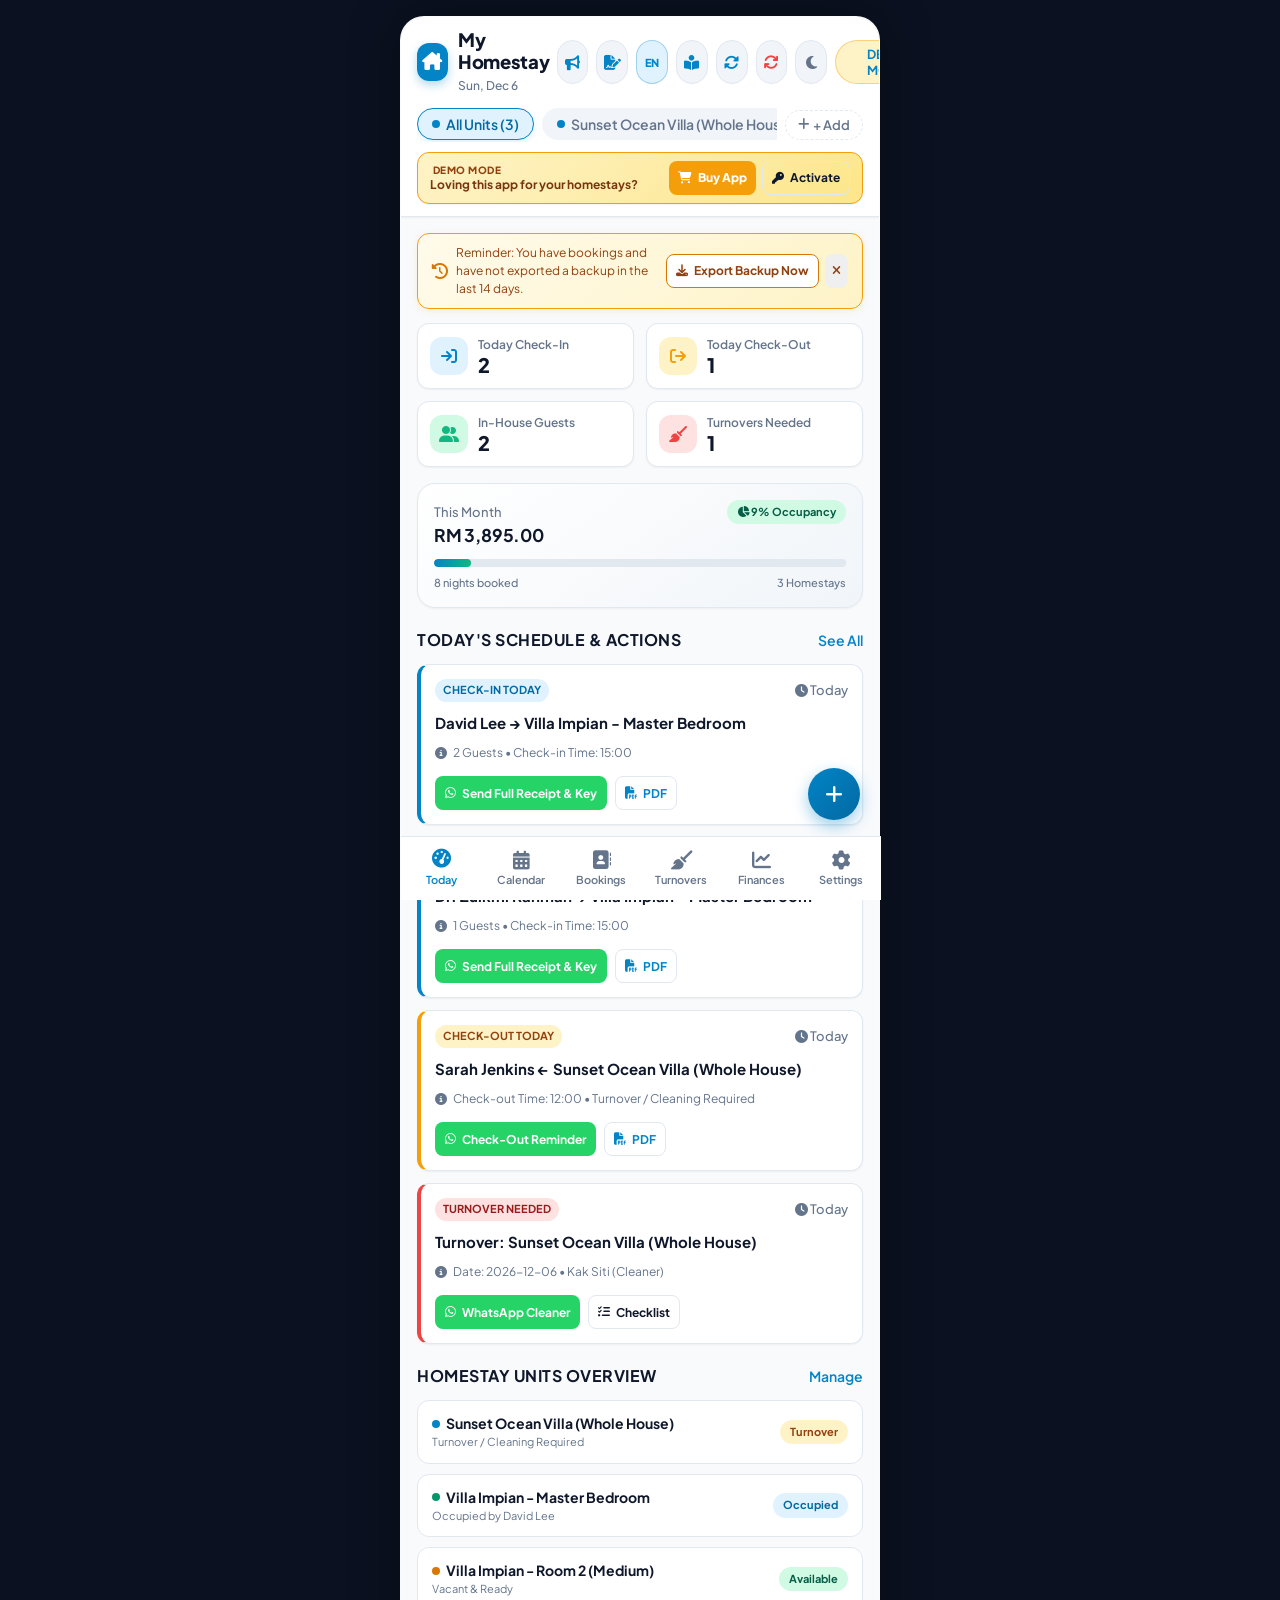
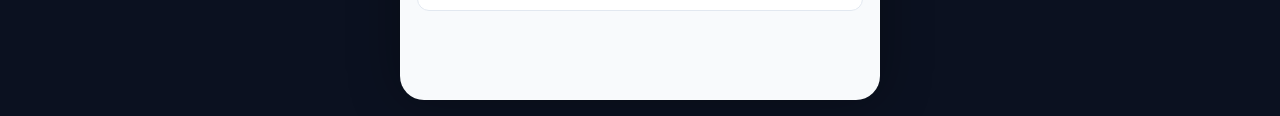
==== index.html @ 7ff19627 "Add files via upload Version v2.8.3" ====
<!DOCTYPE html>
<html lang="en">
<head>
  <meta charset="UTF-8">
  <meta name="viewport" content="width=device-width, initial-scale=1.0, viewport-fit=cover">
  <meta name="theme-color" content="#0284c7">
  <meta name="apple-mobile-web-app-capable" content="yes">
  <meta name="apple-mobile-web-app-status-bar-style" content="black-translucent">
  <meta name="apple-mobile-web-app-title" content="StayManager">
  <title>Homestay Manager - Smart Property & Booking Hub</title>
  
  <meta http-equiv="Cache-Control" content="no-cache, no-store, must-revalidate">
  <meta http-equiv="Pragma" content="no-cache">
  <meta http-equiv="Expires" content="0">
  
  <link rel="manifest" href="manifest.json">
  <link rel="stylesheet" href="styles.css?v=2.8.3">
  <link rel="preconnect" href="https://fonts.googleapis.com">
  <link rel="preconnect" href="https://fonts.gstatic.com" crossorigin>
  <link href="https://fonts.googleapis.com/css2?family=Plus+Jakarta+Sans:wght@400;500;600;700;800&display=swap" rel="stylesheet">
  
  <!-- FontAwesome / Lucide Icons via lightweight CDN -->
  <link rel="stylesheet" href="https://cdnjs.cloudflare.com/ajax/libs/font-awesome/6.5.1/css/all.min.css">
</head>
<body class="theme-light">
  <div class="app-container" id="app">
    
    <!-- SEAMLESS LIVE APP UPDATE BANNER -->
    <div class="app-update-banner" id="appUpdateBanner">
      <div class="update-banner-left">
        <div class="update-banner-icon">
          <i class="fa-solid fa-sparkles"></i>
        </div>
        <div class="update-banner-info">
          <h4 data-i18n="update_banner_title">New Update Available!</h4>
          <p data-i18n="update_banner_desc">Improvements & features ready. Your data is 100% preserved.</p>
        </div>
      </div>
      <div class="update-banner-actions">
        <button class="btn-update-now" id="btnApplyAppUpdate">
          <i class="fa-solid fa-rotate"></i> <span data-i18n="btn_update_now">Update</span>
        </button>
        <button class="btn-dismiss-update" id="btnDismissUpdate" title="Dismiss">
          <i class="fa-solid fa-xmark"></i>
        </button>
      </div>
    </div>

    <!-- TOP HEADER -->
    <header class="app-header">
      <div class="header-top">
        <div class="brand">
          <div class="brand-icon">
            <i class="fa-solid fa-house-chimney"></i>
          </div>
          <div class="brand-text">
            <h1 class="brand-title" id="appBusinessName">StayManager</h1>
            <span class="brand-subtitle" id="currentDateStr">Today</span>
          </div>
        </div>
        <div class="header-actions">
          <button class="icon-btn" id="btnOpenPromoMedia" title="Promotional Media Hub / Media Promosi" aria-label="Promotional Media Hub">
            <i class="fa-solid fa-bullhorn" style="color:var(--primary);"></i>
          </button>
          <button class="icon-btn" id="btnOpenAgreementGen" onclick="openAgreementModal(null, 'form')" title="Penjana Perjanjian Sewa / Tenancy Agreement Generator" aria-label="Tenancy Agreement Generator">
            <i class="fa-solid fa-file-signature" style="color:var(--primary);"></i>
          </button>
          <button class="icon-btn lang-toggle-btn" id="btnLangToggle" title="Tukar Bahasa / Switch Language">
            <span id="currentLangLabel" style="font-size:11px; font-weight:800;">EN</span>
          </button>
          <button class="icon-btn" id="btnOpenUserGuide" title="User Manual & Guide / Panduan Pengguna" aria-label="User Guide">
            <i class="fa-solid fa-book-open-reader" style="color:var(--primary);"></i>
          </button>
          <button class="icon-btn" id="btnHeaderCheckUpdates" title="Check for Updates / Semak Kemas Kini" aria-label="Check for Updates">
            <i class="fa-solid fa-rotate" style="color:var(--primary);"></i>
          </button>
          <button class="icon-btn" id="btnHeaderForceRefresh" title="Bersihkan Cache & Muat Semula (Clear Cache & Fresh Reload)" aria-label="Clear Cache & Reload" style="color:var(--danger);">
            <i class="fa-solid fa-arrows-rotate"></i>
          </button>
          <button class="icon-btn" id="btnThemeToggle" title="Toggle Theme" aria-label="Toggle Theme">
            <i class="fa-solid fa-moon"></i>
          </button>
          <button class="icon-btn demo-pill-btn" id="btnDemoToggle" title="System Hub & Quick Tools">
            <i class="fa-solid fa-wand-magic-sparkles"></i>
            <span class="demo-badge-text">Demo</span>
          </button>
        </div>
      </div>

      <!-- PROPERTY SWITCHER (Horizontal Scrollable Pills) -->
      <div class="property-switcher-wrapper">
        <div class="property-switcher" id="propertyPills">
          <!-- Dynamically populated -->
        </div>
        <button class="add-property-pill" id="btnAddPropertyPill" title="Add New Homestay">
          <i class="fa-solid fa-plus"></i> <span data-i18n="add_unit">+ Add</span>
        </button>
      </div>

      <!-- DEMO SALES BANNER (Shown when not activated) -->
      <div class="demo-sales-banner" id="demoSalesBanner">
        <div class="banner-content">
          <span class="banner-badge"><i class="fa-solid fa-sparkles"></i> <span data-i18n="demo_badge">DEMO MODE</span></span>
          <p class="banner-text" data-i18n="demo_banner_text">Loving this app for your homestays?</p>
        </div>
        <div class="banner-actions">
          <button class="btn btn-warning btn-xs" id="btnBuyLicense">
            <i class="fa-solid fa-cart-shopping"></i> <span data-i18n="buy_app">Buy App</span>
          </button>
          <button class="btn btn-outline btn-xs" id="btnOpenActivateModal">
            <i class="fa-solid fa-key"></i> <span data-i18n="activate">Activate</span>
          </button>
        </div>
      </div>
    </header>

    <!-- MAIN SCROLLABLE CONTENT VIEW -->
    <main class="app-main">
      
      <!-- ================= TAB 1: DASHBOARD ================= -->
      <section class="tab-view active" id="view-dashboard">
        <!-- 14-Day Backup Reminder Banner -->
        <div id="backupReminderBanner" style="display:none; background:linear-gradient(135deg, #fffbeb, #fef3c7); border:1.5px solid #f59e0b; border-radius:var(--radius-md); padding:10px 14px; margin-bottom:14px; align-items:center; justify-content:space-between; gap:10px; font-size:12px; color:#92400e; box-shadow: 0 2px 8px rgba(245, 158, 11, 0.12);">
          <div style="display:flex; align-items:center; gap:8px;">
            <i class="fa-solid fa-clock-rotate-left" style="color:#d97706; font-size:16px; flex-shrink:0;"></i>
            <span id="backupReminderText" data-i18n="backup_reminder_msg">Peringatan: Anda mempunyai rekod tempahan tetapi belum mengeksport fail sandaran (backup) dalam tempoh 14 hari yang lalu.</span>
          </div>
          <div style="display:flex; align-items:center; gap:6px; flex-shrink:0;">
            <button type="button" class="btn btn-outline btn-xs" id="btnBackupReminderExport" style="background:#fff; border-color:#d97706; color:#92400e; font-weight:700;">
              <i class="fa-solid fa-download"></i> <span data-i18n="btn_backup_now">Eksport Sekarang</span>
            </button>
            <button type="button" class="btn btn-link btn-xs" id="btnDismissBackupReminder" style="color:#92400e; padding:2px 6px;">
              <i class="fa-solid fa-xmark"></i>
            </button>
          </div>
        </div>

        <!-- Quick Action Summary Cards -->
        <div class="dashboard-kpis">
          <div class="kpi-card highlight-blue" id="kpiCheckInsCard">
            <div class="kpi-icon"><i class="fa-solid fa-arrow-right-to-bracket"></i></div>
            <div class="kpi-content">
              <span class="kpi-label" data-i18n="kpi_checkin">Today Check-In</span>
              <h3 class="kpi-val" id="kpiCheckInsCount">0</h3>
            </div>
          </div>
          <div class="kpi-card highlight-amber" id="kpiCheckOutsCard">
            <div class="kpi-icon"><i class="fa-solid fa-arrow-right-from-bracket"></i></div>
            <div class="kpi-content">
              <span class="kpi-label" data-i18n="kpi_checkout">Today Check-Out</span>
              <h3 class="kpi-val" id="kpiCheckOutsCount">0</h3>
            </div>
          </div>
          <div class="kpi-card highlight-emerald" id="kpiOccupiedCard">
            <div class="kpi-icon"><i class="fa-solid fa-user-group"></i></div>
            <div class="kpi-content">
              <span class="kpi-label" data-i18n="kpi_inhouse">In-House Guests</span>
              <h3 class="kpi-val" id="kpiInHouseCount">0</h3>
            </div>
          </div>
          <div class="kpi-card highlight-rose" id="kpiTurnoverCard">
            <div class="kpi-icon"><i class="fa-solid fa-broom"></i></div>
            <div class="kpi-content">
              <span class="kpi-label" data-i18n="kpi_turnovers">Turnovers Needed</span>
              <h3 class="kpi-val" id="kpiTurnoversCount">0</h3>
            </div>
          </div>
        </div>

        <!-- Monthly Performance Mini Widget -->
        <div class="card performance-mini-card">
          <div class="perf-header">
            <div>
              <span class="card-subtitle" data-i18n="this_month">This Month</span>
              <h3 class="card-title" id="dashMonthRevenue">RM 0.00</h3>
            </div>
            <div class="perf-badge" id="dashOccupancyBadge">
              <i class="fa-solid fa-chart-pie"></i> <span id="dashOccupancyRate">0%</span> <span data-i18n="occupancy">Occupancy</span>
            </div>
          </div>
          <div class="progress-bar-bg">
            <div class="progress-bar-fill" id="dashOccupancyProgress" style="width: 0%;"></div>
          </div>
          <div class="perf-footer">
            <span id="dashBookedNightsCount">0 nights booked</span>
            <span id="dashActivePropertiesCount">1 Property</span>
          </div>
        </div>

        <!-- Today & Upcoming Priority Action Feed -->
        <div class="section-heading">
          <h2 class="section-title" data-i18n="today_actions">Today's Schedule & Actions</h2>
          <span class="section-action" id="btnSeeAllBookings" data-i18n="see_all">See All</span>
        </div>

        <div class="action-feed" id="dashboardActionFeed">
          <!-- Dynamic Action Cards -->
        </div>

        <!-- Property Status Overview Cards -->
        <div class="section-heading">
          <h2 class="section-title" data-i18n="homestay_units_title">Homestay Units Overview</h2>
          <div style="display:flex; gap:8px; align-items:center;">
            <button class="btn btn-outline btn-xs" id="btnDashHistoricalTenancies" style="display:none; font-size:11px; padding:3px 9px; border-radius:999px; border-color:var(--primary); color:var(--primary); font-weight:700;">
              <i class="fa-solid fa-clock-rotate-left"></i> <span data-i18n="btn_historical_tenancies">Historical Tenancies</span> (<span id="dashHistoricalTenancyCount">0</span>)
            </button>
            <span class="section-action" id="btnManageProperties" data-i18n="manage_btn">Manage</span>
          </div>
        </div>
        <div class="property-overview-list" id="dashboardPropertyStatusList">
          <!-- Populated dynamically -->
        </div>
      </section>

      <!-- ================= TAB 2: CALENDAR ================= -->
      <section class="tab-view" id="view-calendar">
        <div class="calendar-card card">
          <div class="calendar-nav">
            <button class="cal-nav-btn" id="calPrevMonth"><i class="fa-solid fa-chevron-left"></i></button>
            <h2 class="cal-month-title" id="calMonthTitle"></h2>
            <button class="cal-nav-btn" id="calNextMonth"><i class="fa-solid fa-chevron-right"></i></button>
          </div>

          <!-- Calendar Mode Selector (Check-In vs Check-Out vs Stays) -->
          <div class="cal-mode-selector" id="calModeSelector">
            <button class="cal-mode-pill active" data-cal-filter="checkin" title="View daily check-in arrivals">
              <i class="fa-solid fa-arrow-right-to-bracket"></i> <span data-i18n="cal_mode_checkin">Check-In</span>
            </button>
            <button class="cal-mode-pill" data-cal-filter="checkout" title="View daily check-outs & vacant units ready for new booking">
              <i class="fa-solid fa-arrow-right-from-bracket"></i> <span data-i18n="cal_mode_checkout">Check-Out</span>
            </button>
            <button class="cal-mode-pill" data-cal-filter="stays" title="View overnight stays & occupancy">
              <i class="fa-solid fa-bed"></i> <span data-i18n="cal_mode_stays">All Stays</span>
            </button>
          </div>

          <div class="cal-weekdays">
            <span>Sun</span><span>Mon</span><span>Tue</span><span>Wed</span><span>Thu</span><span>Fri</span><span>Sat</span>
          </div>

          <div class="cal-grid" id="calDaysGrid">
            <!-- Calendar day cells rendered via JS -->
          </div>

          <div class="cal-legend" id="calPropertyLegend">
            <!-- Property color legend items -->
          </div>
        </div>

        <!-- Selected Day Details & Incoming Bookings Listing -->
        <div class="card selected-day-card" id="selectedDayDetails">
          <div class="cal-listing-tabs">
            <button class="cal-tab-pill active" id="calTabIncoming" data-mode="incoming">
              <i class="fa-regular fa-clock"></i> <span data-i18n="cal_all_incoming_tab">📅 All Incoming (Nearest First)</span>
            </button>
            <button class="cal-tab-pill" id="calTabSelected" data-mode="selected">
              <i class="fa-regular fa-calendar-check"></i> <span id="calSelectedTabLabel" data-i18n="cal_selected_date_tab">🎯 Selected Date</span>
            </button>
          </div>

          <div class="day-details-header">
            <div>
              <span class="card-subtitle" data-i18n="cal_incoming_subtitle">Ordered by nearest dates</span>
              <h3 class="card-title" id="selectedDayTitle">📅 Incoming Bookings</h3>
            </div>
            <button class="btn btn-primary btn-sm" id="btnQuickBookForDate">
              <i class="fa-solid fa-plus"></i> <span data-i18n="book_date_btn">Book Date</span>
            </button>
          </div>
          <div class="selected-day-bookings" id="selectedDayBookingsList">
            <p class="empty-hint" data-i18n="cal_tap_hint">Tap on any date above to view bookings or check availability.</p>
          </div>
        </div>
      </section>

      <!-- ================= TAB 3: BOOKINGS ================= -->
      <section class="tab-view" id="view-bookings">
        <!-- Search & Filter Controls -->
        <div class="filter-controls">
          <div class="search-box">
            <i class="fa-solid fa-magnifying-glass"></i>
            <input type="text" id="bookingSearchInput" data-i18n-placeholder="search_placeholder" placeholder="Search guest name, phone, ref...">
          </div>
          <div class="filter-pills" id="bookingStatusFilters">
            <button class="filter-pill active" data-filter="all" data-i18n="filter_all">All</button>
            <button class="filter-pill" data-filter="quotation" data-i18n="filter_quotations">📋 Quotations</button>
            <button class="filter-pill" data-filter="booked" data-i18n="filter_booked">🟡 Booked (Deposit)</button>
            <button class="filter-pill" data-filter="confirmed" data-i18n="filter_confirmed">🟢 Confirmed (Full)</button>
            <button class="filter-pill" data-filter="active" data-i18n="filter_inhouse">In-House</button>
            <button class="filter-pill" data-filter="completed" data-i18n="filter_completed">Completed</button>
            <button class="filter-pill" data-filter="historical_tenancy" id="btnFilterHistoricalTenancy" data-i18n="filter_historical_tenancy"><i class="fa-solid fa-clock-rotate-left"></i> Historical Tenancies</button>
            <button class="filter-pill" data-filter="blocked" data-i18n="filter_blocked">Blocked</button>
          </div>
        </div>

        <div class="bookings-list" id="bookingsContainer">
          <!-- Populated dynamically -->
        </div>
      </section>

      <!-- ================= TAB 4: TURNOVERS ================= -->
      <section class="tab-view" id="view-turnovers">
        <div class="turnover-header-card card">
          <div class="turnover-header-info">
            <div class="turnover-icon-box">
              <i class="fa-solid fa-sparkles"></i>
            </div>
            <div>
              <h3 class="card-title" data-i18n="turnover_title">Turnover & Cleaning</h3>
              <p class="card-subtitle" data-i18n="turnover_subtitle">Prep your homestay for the next guest</p>
            </div>
          </div>
          <div class="turnover-actions-bar mt-2" style="display:flex; gap:8px; flex-wrap:wrap; padding-top:8px; border-top:1px solid var(--border-color);">
            <button class="btn btn-outline btn-xs" id="btnTurnoverTeamDir">
              <i class="fa-solid fa-users-gear"></i> <span data-i18n="btn_team_dir">Team & Suppliers</span>
            </button>
            <button class="btn btn-primary btn-xs" id="btnTurnoverServiceAlert">
              <i class="fa-solid fa-bell"></i> <span data-i18n="btn_dispatch_service">Service / Supply Alert</span>
            </button>
          </div>
        </div>

        <div class="turnover-list" id="turnoversContainer">
          <!-- Populated dynamically -->
        </div>
      </section>

      <!-- ================= TAB 5: FINANCES ================= -->
      <section class="tab-view" id="view-finances">
        <!-- Finance Period Selector -->
        <div class="finance-period-bar">
          <select id="financeMonthSelect" class="form-select"></select>
          <select id="financeYearSelect" class="form-select"></select>
          <button class="btn btn-outline btn-sm" id="btnAddExpenseBtn">
            <i class="fa-solid fa-receipt"></i> <span data-i18n="add_expense_btn">+ Expense</span>
          </button>
        </div>

        <!-- Profit Summary Card -->
        <div class="finance-overview-grid">
          <div class="card stat-card stat-revenue">
            <div class="stat-icon"><i class="fa-solid fa-hand-holding-dollar"></i></div>
            <div>
              <span class="stat-label" data-i18n="total_rev">Total Revenue</span>
              <h3 class="stat-val" id="finTotalRevenue">RM 0.00</h3>
            </div>
          </div>
          <div class="card stat-card stat-expenses">
            <div class="stat-icon"><i class="fa-solid fa-money-bill-wave"></i></div>
            <div>
              <span class="stat-label" data-i18n="total_exp">Total Expenses</span>
              <h3 class="stat-val" id="finTotalExpenses">RM 0.00</h3>
            </div>
          </div>
          <div class="card stat-card stat-profit full-width">
            <div class="stat-icon"><i class="fa-solid fa-piggy-bank"></i></div>
            <div>
              <span class="stat-label" data-i18n="net_profit">Net Profit</span>
              <h2 class="stat-val profit-highlight" id="finNetProfit">RM 0.00</h2>
            </div>
          </div>
        </div>

        <!-- Revenue by Property -->
        <div class="card">
          <h3 class="card-title mb-3" data-i18n="rev_by_homestay">Revenue by Homestay</h3>
          <div class="property-revenue-list" id="finPropertyRevenueList">
            <!-- Populated dynamically -->
          </div>
        </div>

        <!-- Expenses Log -->
        <div class="card">
          <div class="card-header-flex">
            <h3 class="card-title" data-i18n="expense_breakdown">Expense Breakdown</h3>
            <button class="btn btn-primary btn-xs" id="btnAddExpenseBtn2" data-i18n="add_btn">+ Add</button>
          </div>
          <div class="expense-list" id="finExpenseList">
            <!-- Populated dynamically -->
          </div>
        </div>
      </section>

      <!-- ================= TAB 6: SETTINGS ================= -->
      <section class="tab-view" id="view-settings">
        <!-- Homestay Units Management -->
        <div class="card">
          <div class="card-header-flex">
            <div>
              <h3 class="card-title" data-i18n="your_homestays">Your Homestays</h3>
              <p class="card-subtitle" data-i18n="manage_homestays_sub">Manage names, WiFi, smart locks & rates</p>
            </div>
            <button class="btn btn-primary btn-sm" id="btnAddNewPropertyModal">
              <i class="fa-solid fa-plus"></i> <span data-i18n="add_unit_btn">+ Add Unit</span>
            </button>
          </div>
          <div class="settings-property-list" id="settingsPropertyList">
            <!-- Dynamic Property Cards -->
          </div>
        </div>

        <!-- Maintenance Team & Suppliers Directory -->
        <div class="card">
          <div class="card-header-flex">
            <div>
              <h3 class="card-title" data-i18n="team_dir_title">Maintenance Team & Suppliers</h3>
              <p class="card-subtitle" data-i18n="team_dir_subtitle">Manage cleaners, technicians, handymen & suppliers</p>
            </div>
            <button class="btn btn-primary btn-sm" id="btnAddNewContactModal">
              <i class="fa-solid fa-plus"></i> <span data-i18n="add_person_btn">+ Add Person</span>
            </button>
          </div>
          <div class="settings-contact-list mt-2" id="settingsContactList">
            <!-- Dynamic Contact Cards -->
          </div>
        </div>

        <!-- Promotional Media & Marketing Hub -->
        <div class="card">
          <div class="card-header-flex">
            <div>
              <h3 class="card-title"><i class="fa-solid fa-bullhorn" style="color:var(--primary);"></i> <span data-i18n="promo_media_card_title">Promotional Media & Marketing Hub</span></h3>
              <p class="card-subtitle" data-i18n="promo_media_card_sub">Store property photos, holiday posters, video walkthroughs & marketing pitch copywriting</p>
            </div>
            <button type="button" class="btn btn-primary btn-sm" id="btnOpenPromoMediaSettings">
              <i class="fa-solid fa-folder-open"></i> <span data-i18n="open_media_hub">Open Media Hub</span>
            </button>
          </div>
        </div>

        <!-- General App Settings -->
        <div class="card">
          <h3 class="card-title mb-3" data-i18n="app_pref_title">App Preferences & Seller Info</h3>
          <div class="form-group">
            <label class="form-label" data-i18n="business_name_label">Business / Brand Name</label>
            <input type="text" id="settingBusinessNameInput" class="form-control" placeholder="e.g. Cozy Stay Management">
          </div>
          <div class="form-group">
            <label class="form-label" data-i18n="business_ssm_label">Business Registration / SSM No. (For Official PDF Docs)</label>
            <input type="text" id="settingBusinessSsmInput" class="form-control" placeholder="e.g. 202601018899 (SA0543210-X)">
          </div>
          <div class="form-group">
            <label class="form-label">Nama Pemilik Sah Hartanah (Landlord Legal Owner Name for Agreements)</label>
            <input type="text" id="settingOwnerLegalNameInput" class="form-control" placeholder="e.g. Mohd Taufik bin Ramli (atau senarai pemilik bersama)">
            <span class="card-subtitle" style="font-size: 11px;">Nama rasmi pemilik hartanah mengikut geran (diasingkan dari nama komersil homestay).</span>
          </div>
          <div class="form-group">
            <label class="form-label">No. Kad Pengenalan Pemilik (Landlord Owner NRIC for Agreements)</label>
            <input type="text" id="settingOwnerIcInput" class="form-control" placeholder="e.g. 850101-02-1234">
            <span class="card-subtitle" style="font-size: 11px;">Dimasukkan secara automatik ke Surat Perjanjian Sewaan bagi pihak Tuan Rumah.</span>
          </div>
          <div class="form-group">
            <label class="form-label" data-i18n="business_address_label">Office / Business Address (For Quotations & Invoices)</label>
            <input type="text" id="settingBusinessAddressInput" class="form-control" placeholder="e.g. No 12, Jalan Pantai, 11200 Tanjung Bungah, Penang">
          </div>
          <div class="form-group">
            <label class="form-label" data-i18n="business_email_label">Official Host Email</label>
            <input type="email" id="settingBusinessEmailInput" class="form-control" placeholder="e.g. host@myhomestay.com">
          </div>
          <div class="form-group">
            <label class="form-label" data-i18n="currency_label">Currency Symbol</label>
            <select id="settingCurrencySelect" class="form-select">
              <option value="RM">RM (Malaysian Ringgit)</option>
              <option value="$">$ (USD / SGD / AUD / CAD)</option>
              <option value="SGD">S$ (Singapore Dollar)</option>
              <option value="€">€ (Euro)</option>
              <option value="£">£ (British Pound)</option>
              <option value="Rp">Rp (Indonesian Rupiah)</option>
              <option value="฿">฿ (Thai Baht)</option>
              <option value="₱">₱ (Philippine Peso)</option>
              <option value="¥">¥ (JPY / CNY)</option>
            </select>
          </div>
          <div class="form-group">
            <label class="form-label required" data-i18n="owner_phone_label">Owner WhatsApp Phone Number (Bound to License)</label>
            <input type="tel" id="settingOwnerPhoneInput" class="form-control" placeholder="e.g. +60123456789" required>
            <span class="card-subtitle" style="font-size: 11px;" data-i18n="owner_phone_hint">Your official WhatsApp number. Used in quotations and permanently bound to your app license.</span>
          </div>
          <div class="form-group">
            <label class="form-label" data-i18n="app_language_label">App Language / Bahasa</label>
            <select id="settingLanguageSelect" class="form-select">
              <option value="en">🇬🇧 English</option>
              <option value="bm">🇲🇾 Bahasa Melayu</option>
            </select>
          </div>
          <div class="form-group">
            <label class="form-label" data-i18n="deposit_pct_label">Standard Deposit Percentage (%)</label>
            <input type="number" id="settingDefaultDepositPctInput" class="form-control" placeholder="30" min="0" max="100" value="30">
            <span class="card-subtitle" style="font-size: 11px;" data-i18n="deposit_pct_hint">Default deposit requested upon booking (e.g. 30%).</span>
          </div>
          <div class="form-group">
            <label class="form-label" data-i18n="quotation_validity_label">Default Quotation Validity (Days)</label>
            <input type="number" id="settingQuotationValidityInput" class="form-control" placeholder="3" min="1" max="90" value="3">
            <span class="card-subtitle" style="font-size: 11px;" data-i18n="quotation_validity_hint">Default number of days a quotation remains valid before expiry.</span>
          </div>
          <div class="form-group">
            <label class="form-label" data-i18n="sst_rate_label">Sales & Service Tax (SST) Rate (%)</label>
            <input type="number" id="settingSstRateInput" class="form-control" placeholder="0" min="0" max="25" step="0.5" value="0">
            <span class="card-subtitle" style="font-size: 11px;" data-i18n="sst_rate_hint">Optional SST rate for official invoices/receipts (e.g. 6% or 8%). Set to 0 to disable tax line.</span>
          </div>
          <div class="form-group">
            <label class="form-label" data-i18n="standard_notes_label">Standard WhatsApp Notes / Footer</label>
            <textarea id="settingStandardNotesInput" class="form-control" rows="3" placeholder="e.g. House rules apply. Smoking strictly prohibited. Check-in after 3 PM. Thank you for choosing us!"></textarea>
            <span class="card-subtitle" style="font-size: 11px;" data-i18n="standard_notes_hint">Automatically appended at the bottom of customer WhatsApp automation messages.</span>
          </div>
          <button class="btn btn-primary btn-block" id="btnSavePreferences" data-i18n="btn_save_pref">Save Preferences</button>
        </div>

        <!-- Bank Account & Payment Info (for Quotations & Invoices) -->
        <div class="card">
          <h3 class="card-title mb-1" data-i18n="bank_title">Bank & Payment Details</h3>
          <p class="card-subtitle mb-3" data-i18n="bank_sub">Auto-included in Quotations, Invoices, and Payment Receipts sent to guests.</p>
          <div class="form-row">
            <div class="form-group">
              <label class="form-label" data-i18n="bank_name_label">Bank Name</label>
              <input type="text" id="settingBankNameInput" class="form-control" placeholder="e.g. Maybank / CIMB / Chase">
            </div>
            <div class="form-group">
              <label class="form-label" data-i18n="acc_num_label">Account Number</label>
              <input type="text" id="settingBankAccNumInput" class="form-control" placeholder="e.g. 5123 4567 8901">
            </div>
          </div>
          <div class="form-group">
            <label class="form-label" data-i18n="acc_holder_label">Account Holder Name</label>
            <input type="text" id="settingBankAccHolderInput" class="form-control" placeholder="e.g. Mohd Salleh Bin Ali">
          </div>
          <div class="form-group">
            <label class="form-label" data-i18n="duitnow_label">DuitNow ID / QR / Transfer Note</label>
            <input type="text" id="settingDuitNowInput" class="form-control" placeholder="e.g. DuitNow: 0123456789 or Reference: Homestay">
          </div>
          <button class="btn btn-primary btn-block" id="btnSaveBankDetails" data-i18n="btn_save_bank">Save Payment Details</button>
        </div>

        <!-- App License Status Card -->
        <div class="card">
          <div class="card-header-flex">
            <div>
              <h3 class="card-title" data-i18n="app_license_title">App License</h3>
              <p class="card-subtitle" id="settingsLicenseSubtitle">Status: Checking...</p>
            </div>
            <span id="settingsLicenseBadge" style="font-size:11px; font-weight:700; padding:4px 10px; border-radius:999px;"></span>
          </div>
          <div id="settingsLicenseActions" style="margin-top: 8px;">
            <!-- Populated dynamically -->
          </div>
        </div>



        <!-- User Manual & In-App Guide Card -->
        <div class="card" style="background:linear-gradient(135deg, rgba(2,132,199,0.06), rgba(99,102,241,0.06)); border:1px solid rgba(2,132,199,0.25);">
          <div class="card-header-flex mb-2">
            <div>
              <h3 class="card-title"><i class="fa-solid fa-book-open-reader" style="color:var(--primary);"></i> <span data-i18n="user_guide_title">User Manual & Operational Guide</span></h3>
              <p class="card-subtitle" data-i18n="user_guide_sub">Step-by-step instructions on mobile setup, bookings, invoicing, WhatsApp, and finances.</p>
            </div>
          </div>
          <button type="button" class="btn btn-primary btn-sm btn-block" id="btnOpenUserGuideSettings">
            <i class="fa-solid fa-book-open"></i> <span data-i18n="btn_open_guide">Read In-App User Guide (EN / BM)</span>
          </button>
        </div>

        <!-- App Version & Seamless Updates -->
        <div class="card">
          <div class="card-header-flex mb-2">
            <div>
              <h3 class="card-title"><i class="fa-solid fa-cloud-arrow-down" style="color:var(--primary);"></i> <span data-i18n="app_version_title">App Version & Updates</span></h3>
              <p class="card-subtitle" data-i18n="app_version_sub">Update to the latest version anytime without losing your homestay or booking data.</p>
            </div>
            <span id="appCurrentVersionBadge" style="background:var(--bg-surface-subtle); border:1px solid var(--border-color); font-size:11px; font-weight:800; padding:3px 8px; border-radius:999px; color:var(--text-main);">v2.8.3</span>
          </div>

          <div style="background:var(--bg-surface-subtle); padding:10px 12px; border-radius:var(--radius-sm); border-left:3px solid var(--success); margin-bottom:12px;">
            <p style="font-size:11.5px; color:var(--text-main); margin-bottom:0;">
              <i class="fa-solid fa-shield-halved" style="color:var(--success);"></i> <strong data-i18n="safe_update_guarantee_title">Zero Data Loss Guarantee:</strong> <span data-i18n="safe_update_guarantee_desc">Your homestays, tenant records, financials, and license key stay privately stored on this device during updates.</span>
            </p>
          </div>

          <div style="display:flex; flex-wrap:wrap; gap:8px;">
            <button type="button" class="btn btn-primary btn-sm" id="btnCheckForUpdates" style="flex:1;">
              <i class="fa-solid fa-rotate"></i> <span data-i18n="btn_check_updates">Check for Updates</span>
            </button>
            <button type="button" class="btn btn-outline btn-sm" id="btnForcePurgeCache" title="Clear cached PWA files and reload fresh">
              <i class="fa-solid fa-arrows-rotate"></i> <span data-i18n="btn_force_refresh">Force Reload Fresh</span>
            </button>
            <button type="button" class="btn btn-outline btn-sm" id="btnDownloadSafetySnapshot" title="Download Safety Snapshot">
              <i class="fa-solid fa-download"></i> <span data-i18n="btn_safety_backup">Safety Snapshot</span>
            </button>
          </div>
        </div>

        <!-- Data Backup & Offline Storage -->
        <div class="card">
          <h3 class="card-title mb-2" data-i18n="data_backup_title">Data & Backup</h3>
          <p class="card-subtitle mb-3" data-i18n="data_backup_sub">All your data (Homestays, Bookings, Payments, Maintenance Team & Suppliers) is saved privately on your device. Export a backup anytime.</p>
          
          <div class="settings-btn-grid">
            <button class="btn btn-outline" id="btnRestoreAutoBackup" style="grid-column: 1 / -1; border-color: var(--primary); color: var(--primary); font-weight: 600;">
              <i class="fa-solid fa-clock-rotate-left"></i> <span data-i18n="btn_restore_snapshot">Restore Pre-Update Safety Snapshot</span>
            </button>
            <button class="btn btn-outline" id="btnExportData">
              <i class="fa-solid fa-download"></i> <span data-i18n="btn_export">Export Backup (.json)</span>
            </button>
            <label class="btn btn-outline file-upload-btn">
              <i class="fa-solid fa-upload"></i> <span data-i18n="btn_restore">Restore Backup</span>
              <input type="file" id="btnImportDataInput" accept=".json" style="display:none;">
            </label>
            <button class="btn btn-outline" id="btnLoadDemoData">
              <i class="fa-solid fa-wand-magic-sparkles"></i> <span data-i18n="btn_load_demo">Load Rich Demo Data</span>
            </button>
            <button class="btn btn-danger-outline" id="btnResetAllData">
              <i class="fa-solid fa-trash-can"></i> <span data-i18n="btn_clear_data">Clear All Data</span>
            </button>
          </div>
        </div>

        <!-- Installation & Offline Guide -->
        <div class="card pwa-guide-card">
          <div class="pwa-guide-icon">
            <i class="fa-solid fa-mobile-screen-button"></i>
          </div>
          <div>
            <h3 class="card-title" data-i18n="install_mobile_title">Install on Mobile</h3>
            <p class="card-subtitle" data-i18n="install_mobile_sub">To install like a native app: Open in Safari (iOS) and tap <strong>Share > Add to Home Screen</strong>, or in Chrome (Android) tap <strong>Menu > Install App</strong>.</p>
          </div>
        </div>
      </section>

    </main>

    <!-- FLOATING ACTION BUTTON (Add Booking) -->
    <button class="fab-btn" id="fabAddBooking" title="Create New Booking" aria-label="Create New Booking">
      <i class="fa-solid fa-plus"></i>
    </button>

    <!-- BOTTOM NAVIGATION BAR (iOS / Android Native Feel) -->
    <nav class="bottom-nav">
      <button class="nav-item active" data-tab="dashboard">
        <i class="fa-solid fa-gauge-high"></i>
        <span>Today</span>
      </button>
      <button class="nav-item" data-tab="calendar">
        <i class="fa-solid fa-calendar-days"></i>
        <span>Calendar</span>
      </button>
      <button class="nav-item" data-tab="bookings">
        <i class="fa-solid fa-address-book"></i>
        <span>Bookings</span>
      </button>
      <button class="nav-item" data-tab="turnovers">
        <i class="fa-solid fa-broom"></i>
        <span>Turnovers</span>
      </button>
      <button class="nav-item" data-tab="finances">
        <i class="fa-solid fa-chart-line"></i>
        <span>Finances</span>
      </button>
      <button class="nav-item" data-tab="settings">
        <i class="fa-solid fa-gear"></i>
        <span>Settings</span>
      </button>
    </nav>

    <!-- ================= MODALS & BOTTOM SHEETS ================= -->

    <!-- 1. ADD / EDIT BOOKING MODAL -->
    <div class="modal-backdrop" id="bookingModal">
      <div class="bottom-sheet">
        <div class="sheet-handle"></div>
        <div class="modal-header">
          <h2 class="modal-title" id="bookingModalTitle" data-i18n="booking_modal_new">New Quotation / Booking</h2>
          <button class="modal-close" id="btnCloseBookingModal">&times;</button>
        </div>
        <form id="bookingForm" class="modal-body">
          <input type="hidden" id="bookingIdInput">

          <div class="form-group">
            <div style="display:flex; justify-content:space-between; align-items:center;">
              <label class="form-label required" data-i18n="select_property" style="margin-bottom:0;">Select Homestay Property</label>
              <button type="button" class="btn btn-outline btn-xs" id="btnBookingModalChangeUnit" style="display:none; color:var(--primary); font-weight:700;">
                <i class="fa-solid fa-arrow-right-arrow-left"></i> <span data-i18n="btn_change_homestay">Tukar Homestay</span>
              </button>
            </div>
            <select id="bookingPropertySelect" class="form-select" style="margin-top:6px;" required></select>
          </div>

          <!-- Real-time Overlap Warning Banner -->
          <div id="bookingModalOverlapAlert" class="booking-overlap-alert" style="display:none;">
            <div class="overlap-alert-icon"><i class="fa-solid fa-triangle-exclamation"></i></div>
            <div class="overlap-alert-content">
              <strong id="bookingModalOverlapTitle">⚠️ Bertindih dengan Tempahan Sedia Ada!</strong>
              <div id="bookingModalOverlapDetails" style="font-size:11.5px; margin:4px 0 6px 0; color:var(--text-main);"></div>
              <button type="button" class="btn btn-outline btn-xs" id="btnModalSwitchHomestay" style="background:var(--bg-surface); border-color:#ef4444; color:#b91c1c; font-weight:700;">
                <i class="fa-solid fa-arrow-right-arrow-left"></i> <span data-i18n="overlap_action_change_unit">Pilih Homestay Kosong Lain</span>
              </button>
            </div>
          </div>

          <!-- Rental Type Switcher -->
          <div class="form-group">
            <label class="form-label required" data-i18n="rental_type">Rental Type / Jenis Sewaan</label>
            <div class="segmented-control" id="rentalTypeSegmented">
              <button type="button" class="segment-btn active" data-type="daily">
                <i class="fa-solid fa-sun"></i> <span data-i18n="type_daily">Daily / Short-Term</span>
              </button>
              <button type="button" class="segment-btn" data-type="monthly">
                <i class="fa-solid fa-calendar-days"></i> <span data-i18n="type_monthly">Monthly Tenancy</span>
              </button>
            </div>
            <input type="hidden" id="bookingRentalType" value="daily">
          </div>

          <!-- Tenant / Guest Particulars Card (A4: Three-Role Model) -->
          <div style="background:var(--bg-surface-subtle); padding:12px; border-radius:var(--radius-md); border:1px solid var(--border-color); margin-bottom:12px;">
            <div style="display:flex; justify-content:space-between; align-items:center; margin-bottom:10px; flex-wrap:wrap; gap:6px;">
              <div style="font-size:12px; font-weight:800; color:var(--text-main); display:flex; align-items:center; gap:6px;">
                <i class="fa-solid fa-id-card" style="color:var(--primary);"></i> <span data-i18n="tenant_particulars_title">Tenant & Guest Particulars / Butiran Tetamu</span>
              </div>
              <!-- Tenant Category Switcher: Individual vs Company -->
              <div class="segmented-control" id="tenantTypeSegmented" style="font-size:11px; max-width:210px; margin:0;">
                <button type="button" class="segment-btn active" data-tenant-type="individual">
                  <i class="fa-solid fa-user"></i> <span data-i18n="tenant_individual">Individual</span>
                </button>
                <button type="button" class="segment-btn" data-tenant-type="company">
                  <i class="fa-solid fa-building"></i> <span data-i18n="tenant_company">Company</span>
                </button>
              </div>
              <input type="hidden" id="bookingTenantType" value="individual">
            </div>

            <!-- Role (a): TENANT (Legal Party) - Individual View -->
            <div id="sectionTenantIndividual">
              <div class="form-row">
                <div class="form-group">
                  <label class="form-label required" data-i18n="full_name">Full Name / Nama Penuh</label>
                  <input type="text" id="bookingGuestName" class="form-control" placeholder="e.g. Sarah Tan / Ahmad bin Ali">
                </div>
                <div class="form-group">
                  <label class="form-label" data-i18n="nric_passport">NRIC / Passport No. / No. KP</label>
                  <input type="text" id="bookingGuestNric" class="form-control" placeholder="e.g. 901020-01-5678 / A12345678">
                </div>
              </div>

              <!-- Direct Contact for Individual in Daily mode -->
              <div class="form-row" id="rowIndividualContact">
                <div class="form-group">
                  <label class="form-label required" data-i18n="phone_wa">Phone / WhatsApp</label>
                  <input type="tel" id="bookingGuestPhone" class="form-control" placeholder="+60 12-345 6789">
                </div>
                <div class="form-group">
                  <label class="form-label" data-i18n="email">Email Address / Emel</label>
                  <input type="email" id="bookingGuestEmail" class="form-control" placeholder="e.g. sarah@example.com">
                </div>
              </div>

              <div class="form-group" id="groupIndividualAddress" style="margin-bottom:0;">
                <label class="form-label" data-i18n="address">Residential / Home Address / Alamat Kediaman</label>
                <input type="text" id="bookingGuestAddress" class="form-control" placeholder="e.g. No. 12, Jalan Kemboja, Taman Melati, 53100 KL">
              </div>
            </div>

            <!-- Role (a): TENANT (Legal Party) - Company View -->
            <div id="sectionTenantCompany" style="display:none;">
              <div class="form-row">
                <div class="form-group">
                  <label class="form-label required" data-i18n="company_name">Company Legal Name / Nama Syarikat</label>
                  <input type="text" id="bookingCompanyName" class="form-control" placeholder="e.g. Mega Maju Sdn Bhd">
                </div>
                <div class="form-group">
                  <label class="form-label required" data-i18n="company_reg_no">SSM Registration No. / No. SSM</label>
                  <input type="text" id="bookingCompanyRegNo" class="form-control" placeholder="e.g. 202301012345 (1234567-X)">
                </div>
              </div>

              <div class="form-group" id="groupCompanyAddress" style="margin-bottom:8px;">
                <label class="form-label" data-i18n="company_address">Registered Office Address / Alamat Berdaftar Syarikat</label>
                <input type="text" id="bookingCompanyAddress" class="form-control" placeholder="e.g. Level 12, Menara Mega, Jalan Ampang, 50450 KL">
              </div>
            </div>

            <!-- Role (b): CONTACT PERSON (Communication Only) - Required for Company, Optional for Individual -->
            <div id="sectionContactPerson" style="display:none; margin-top:10px; padding-top:10px; border-top:1px dashed var(--border-color);">
              <div style="font-size:11.5px; font-weight:800; color:#0284c7; margin-bottom:8px; display:flex; align-items:center; gap:6px;">
                <i class="fa-solid fa-address-book"></i> <span data-i18n="contact_person_title">Contact Person (Communication) / Pegawai Dihubungi</span>
              </div>
              <div class="form-row">
                <div class="form-group">
                  <label class="form-label required" data-i18n="contact_person_name">Contact Person Name / Nama Pegawai</label>
                  <input type="text" id="bookingContactPerson" class="form-control" placeholder="e.g. En. Razak / Ms. Jessica">
                </div>
                <div class="form-group">
                  <label class="form-label" data-i18n="contact_person_designation">Designation / Jawatan</label>
                  <input type="text" id="bookingContactDesignation" class="form-control" placeholder="e.g. HR Manager / Procurement">
                </div>
              </div>
              <div class="form-row">
                <div class="form-group">
                  <label class="form-label required" data-i18n="contact_person_phone">Phone / WhatsApp</label>
                  <input type="tel" id="bookingContactPhone" class="form-control" placeholder="+60 12-345 6789">
                </div>
                <div class="form-group">
                  <label class="form-label" data-i18n="contact_person_email">Email / Emel</label>
                  <input type="email" id="bookingContactEmail" class="form-control" placeholder="e.g. contact@megamaju.com">
                </div>
              </div>
            </div>

            <!-- Role (c): AUTHORIZED SIGNATORY (Companies Only) -->
            <div id="sectionAuthorizedSignatory" style="display:none; margin-top:10px; padding-top:10px; border-top:1px dashed var(--border-color);">
              <div style="display:flex; justify-content:space-between; align-items:center; margin-bottom:8px; flex-wrap:wrap; gap:6px;">
                <div style="font-size:11.5px; font-weight:800; color:#059669; display:flex; align-items:center; gap:6px;">
                  <i class="fa-solid fa-file-signature"></i> <span data-i18n="signatory_title">Authorized Signatory / Penandatangan Diberi Kuasa</span>
                </div>
                <label style="font-size:11px; font-weight:700; color:var(--text-main); display:flex; align-items:center; gap:4px; cursor:pointer;">
                  <input type="checkbox" id="bookingSignatorySameAsContact" style="cursor:pointer;">
                  <span data-i18n="signatory_same_as_contact">Same as Contact Person / Sama seperti Pegawai Dihubungi</span>
                </label>
              </div>
              <div class="form-row">
                <div class="form-group">
                  <label class="form-label" data-i18n="signatory_name">Signatory Name / Nama Penuh</label>
                  <input type="text" id="bookingSignatoryName" class="form-control" placeholder="e.g. Dato' Kamaruddin">
                </div>
                <div class="form-group">
                  <label class="form-label" data-i18n="signatory_designation">Designation / Jawatan</label>
                  <input type="text" id="bookingSignatoryDesignation" class="form-control" placeholder="e.g. Director / Managing Director">
                </div>
              </div>
              <div class="form-group" style="margin-bottom:0;">
                <label class="form-label" data-i18n="signatory_ic">Signatory NRIC / No. K/P Penandatangan</label>
                <input type="text" id="bookingSignatoryIc" class="form-control" placeholder="e.g. 750101-10-5555">
              </div>
            </div>

            <!-- Extra Monthly Tenancy Details: Emergency Contact & Occupants -->
            <div id="sectionMonthlyExtras" style="display:none; margin-top:10px; padding-top:10px; border-top:1px dashed var(--border-color);">
              <div style="font-size:11.5px; font-weight:800; color:#d97706; margin-bottom:8px; display:flex; align-items:center; gap:6px;">
                <i class="fa-solid fa-phone-volume"></i> <span data-i18n="emergency_contact_title">Emergency Contact & Occupants / Kontak Kecemasan & Penghuni</span>
              </div>
              <div class="form-row">
                <div class="form-group">
                  <label class="form-label" data-i18n="emergency_contact_name">Emergency Contact Name / Nama Waris</label>
                  <input type="text" id="bookingEmergencyContactName" class="form-control" placeholder="e.g. Siti Aminah">
                </div>
                <div class="form-group">
                  <label class="form-label" data-i18n="emergency_contact_phone">Emergency Phone / No. Tel</label>
                  <input type="tel" id="bookingEmergencyContactPhone" class="form-control" placeholder="+60 19-876 5432">
                </div>
              </div>
              <div class="form-row">
                <div class="form-group">
                  <label class="form-label" data-i18n="emergency_contact_relation">Relationship / Hubungan</label>
                  <input type="text" id="bookingEmergencyContactRelation" class="form-control" placeholder="e.g. Spouse / Sibling / Parent">
                </div>
                <div class="form-group">
                  <label class="form-label" data-i18n="occupants_count">Number of Occupants / Bilangan Penghuni</label>
                  <input type="number" id="bookingOccupantsCount" class="form-control" min="1" max="50" value="2">
                </div>
              </div>
              <div class="form-group" style="margin-bottom:0;">
                <label class="form-label" data-i18n="occupants_notes">Occupant Names / Details / Maklumat Penghuni (Optional)</label>
                <input type="text" id="bookingOccupantsNotes" class="form-control" placeholder="e.g. 2 Adults, 1 Child (Ali & Siti)">
              </div>
            </div>
          </div>

          <!-- SECTION A: DAILY / SHORT-TERM STAY DATES & PRICING -->
          <div id="sectionDailyPricing">
            <div class="form-row">
              <div class="form-group">
                <label class="form-label required" data-i18n="checkin_date">Check-In Date</label>
                <input type="date" id="bookingCheckIn" class="form-control">
              </div>
              <div class="form-group">
                <label class="form-label required" data-i18n="checkout_date">Check-Out Date</label>
                <input type="date" id="bookingCheckOut" class="form-control">
              </div>
            </div>

            <div class="pricing-calc-box">
              <div class="calc-row">
                <span><span data-i18n="nights">Nights</span>: <strong id="calcNightsCount">0</strong></span>
                <span data-i18n="rate_night">Rate/Night:</span>
                <input type="number" id="bookingNightlyRate" class="form-control form-control-sm inline-input" placeholder="Rate" step="any">
              </div>
              <div class="calc-row">
                <span data-i18n="cleaning_fee">Cleaning Fee:</span>
                <input type="number" id="bookingCleaningFee" class="form-control form-control-sm inline-input" placeholder="Fee" value="0" step="any">
              </div>
              <div class="calc-row">
                <span data-i18n="sec_deposit">Security Deposit (Refundable):</span>
                <input type="number" id="bookingSecurityDeposit" class="form-control form-control-sm inline-input" placeholder="e.g. 100" value="0" step="any">
              </div>
              <div class="calc-total-row">
                <span data-i18n="total_rental">Total Rental:</span>
                <strong class="total-amount-badge" id="calcTotalAmount">RM 0.00</strong>
              </div>
              <!-- Quick Deposit Presets -->
              <div class="deposit-presets-row" style="display:flex; align-items:center; gap:6px; margin-top:6px; padding-top:6px; border-top:1px dashed var(--border-color);">
                <span style="font-size:11px; color:var(--text-muted);" data-i18n="quick_deposit">Quick Booking Fee:</span>
                <button type="button" class="btn btn-outline btn-xs" id="btnPresetDep30">30% (<span id="txtPreset30">0</span>)</button>
                <button type="button" class="btn btn-outline btn-xs" id="btnPresetDep50">50%</button>
                <button type="button" class="btn btn-outline btn-xs" id="btnPresetDepFull">100% Full</button>
                <button type="button" class="btn btn-outline btn-xs" id="btnPresetDepZero">0</button>
              </div>
            </div>
          </div>

          <!-- SECTION B: MONTHLY TENANCY PRICING -->
          <div id="sectionMonthlyPricing" class="hidden">
            <div class="form-row">
              <div class="form-group">
                <label class="form-label required" data-i18n="monthly_start">Tenancy Start Date</label>
                <input type="date" id="bookingMonthlyStart" class="form-control">
              </div>
              <div class="form-group">
                <label class="form-label required" data-i18n="duration_months">Duration (Months)</label>
                <input type="number" id="bookingMonthlyDuration" class="form-control" min="1" max="60" value="6">
              </div>
            </div>

            <div class="pricing-calc-box">
              <div class="calc-row">
                <span data-i18n="monthly_rent">Monthly Rent:</span>
                <input type="number" id="bookingMonthlyRate" class="form-control form-control-sm inline-input" placeholder="e.g. 1200" step="any">
              </div>
              <div class="calc-row">
                <span data-i18n="rental_dep">Rental Deposit (Refundable):</span>
                <input type="number" id="bookingRentalDeposit" class="form-control form-control-sm inline-input" placeholder="e.g. 1200" step="any">
              </div>
              <div class="calc-row">
                <span data-i18n="util_dep">Utilities Deposit (Refundable):</span>
                <input type="number" id="bookingUtilitiesDeposit" class="form-control form-control-sm inline-input" placeholder="e.g. 300" step="any">
              </div>
              <div class="calc-row">
                <span data-i18n="agreement_fee">Agreement & Admin Fee:</span>
                <input type="number" id="bookingAgreementFee" class="form-control form-control-sm inline-input" placeholder="e.g. 150" value="150" step="any">
              </div>
              <div class="calc-total-row">
                <span data-i18n="initial_movein">Initial Move-In Total:</span>
                <strong class="total-amount-badge" id="calcMonthlyTotalAmount">RM 0.00</strong>
              </div>
            </div>
          </div>

          <div class="form-row mt-2">
            <div class="form-group">
              <label class="form-label" data-i18n="guests_occupants">Guests / Occupants</label>
              <input type="number" id="bookingGuestCount" class="form-control" min="1" max="50" value="2">
            </div>
            <div class="form-group">
              <label class="form-label" data-i18n="booking_channel">Booking Channel</label>
              <select id="bookingChannel" class="form-select">
                <option value="whatsapp">💬 WhatsApp / Direct</option>
                <option value="airbnb">🔴 Airbnb</option>
                <option value="booking">🔵 Booking.com</option>
                <option value="agoda">🟣 Agoda</option>
                <option value="friends">🤝 Friends & Family</option>
                <option value="walkin">🚶 Walk-In</option>
                <option value="other">📌 Other</option>
              </select>
            </div>
          </div>

          <div class="form-row">
            <div class="form-group">
              <label class="form-label" data-i18n="deposit_paid">Advance / Deposit Paid</label>
              <input type="number" id="bookingDepositPaid" class="form-control" placeholder="0.00" value="0" step="any">
              <span class="card-subtitle" id="bookingDepositPaidHint" style="font-size:11px; display:block; margin-top:2px;"></span>
            </div>
            <div class="form-group">
              <label class="form-label" data-i18n="booking_stage">Booking Stage / Status</label>
              <select id="bookingStatusSelect" class="form-select">
                <option value="quotation">📋 Quotation / Sebut Harga</option>
                <option value="booked">🟡 Booked (Deposit Paid)</option>
                <option value="confirmed">🟢 Confirmed (Fully Paid)</option>
                <option value="checked-in">🔑 In-House (Checked In)</option>
                <option value="checked-out">🏁 Checked Out / Tenancy Ended</option>
                <option value="blocked">🚫 Blocked / Maintenance</option>
                <option value="cancelled">❌ Cancelled</option>
              </select>
            </div>
          </div>

          <div class="form-group" id="bookingQuotationValidityGroup" style="display:none;">
            <label class="form-label" data-i18n="quotation_validity_label">Quotation Validity (Days)</label>
            <input type="number" id="bookingQuotationValidity" class="form-control" placeholder="3" min="1" max="90" value="3">
            <span class="card-subtitle" style="font-size:11px;" data-i18n="quotation_validity_hint">Quotation validity in days before expiration.</span>
          </div>

          <div class="form-group">
            <label class="form-label" data-i18n="special_notes">Special Requests / Notes</label>
            <textarea id="bookingNotes" class="form-control" rows="2" placeholder="e.g. Extra mattress requested, arriving late at 8 PM"></textarea>
          </div>

          <!-- Attached Receipts in Booking Modal -->
          <div class="form-group" id="bookingReceiptsSection" style="display:none; background:var(--bg-surface-subtle); padding:10px; border-radius:var(--radius-sm); border:1px dashed var(--border-color);">
            <div style="display:flex; justify-content:space-between; align-items:center; margin-bottom:6px;">
              <label class="form-label" style="margin-bottom:0; font-weight:700;" data-i18n="receipt_gallery_title">Payment Receipts & Proofs</label>
              <button type="button" class="btn btn-outline btn-xs" id="btnBookingModalAddReceipt">
                <i class="fa-solid fa-plus"></i> <span data-i18n="add_btn">+ Add</span>
              </button>
            </div>
            <div id="bookingModalReceiptsList" style="display:flex; flex-direction:column; gap:6px;"></div>
          </div>

          <div class="modal-footer">
            <button type="button" class="btn btn-outline" id="btnCancelBookingModal" data-i18n="cancel">Cancel</button>
            <button type="submit" class="btn btn-primary" id="btnSaveBooking" data-i18n="btn_save_booking">Save Booking</button>
          </div>
        </form>
      </div>
    </div>

    <!-- 2. ADD / EDIT PROPERTY MODAL -->
    <div class="modal-backdrop" id="propertyModal">
      <div class="bottom-sheet">
        <div class="sheet-handle"></div>
        <div class="modal-header">
          <h2 class="modal-title" id="propertyModalTitle" data-i18n="prop_modal_add">Add Homestay Unit</h2>
          <button class="modal-close" id="btnClosePropertyModal">&times;</button>
        </div>
        <form id="propertyForm" class="modal-body">
          <input type="hidden" id="propertyIdInput">

          <div class="form-row">
            <div class="form-group" style="flex:2;">
              <label class="form-label required" data-i18n="prop_name">Property / Homestay Name</label>
              <input type="text" id="propertyNameInput" class="form-control" placeholder="e.g. Sunset Seaview Villa" required>
            </div>
            <div class="form-group" style="flex:1;">
              <label class="form-label" data-i18n="room_no">Room / Unit No.</label>
              <input type="text" id="propertyRoomNoInput" class="form-control" placeholder="e.g. Bilik Master / Unit 3A">
            </div>
          </div>

          <div class="form-group">
            <label class="form-label required" data-i18n="rental_cat">Rental Category / Jenis Unit</label>
            <select id="propertyTypeSelect" class="form-select">
              <option value="entire">🏡 Entire House / Whole Unit (Seluruh Rumah / Villa / Homestay)</option>
              <option value="room_master">🚪 Room Rental - Master Bedroom (Sewa Bilik Master)</option>
              <option value="room_medium">🚪 Room Rental - Medium Room (Sewa Bilik Medium)</option>
              <option value="room_single">🚪 Room Rental - Single Room (Sewa Bilik Single / Standard)</option>
              <option value="studio">🏢 Studio Apartment / Suite</option>
            </select>
          </div>

          <div class="form-row">
            <div class="form-group" style="flex:1.2;">
              <label class="form-label" data-i18n="address_loc">Address / Location</label>
              <input type="text" id="propertyAddressInput" class="form-control" placeholder="Full address or building & unit number">
            </div>
            <div class="form-group" style="flex:1;">
              <label class="form-label" data-i18n="gps_loc">GPS / Google Maps Link</label>
              <input type="text" id="propertyGpsInput" class="form-control" placeholder="e.g. https://maps.app.goo.gl/... or 3.1390, 101.6869">
            </div>
          </div>

          <div class="form-row">
            <div class="form-group">
              <label class="form-label" data-i18n="wifi_name">WiFi Name (SSID)</label>
              <input type="text" id="propertyWifiNameInput" class="form-control" placeholder="e.g. SunsetVilla_5G">
            </div>
            <div class="form-group">
              <label class="form-label" data-i18n="wifi_pass">WiFi Password</label>
              <input type="text" id="propertyWifiPassInput" class="form-control" placeholder="e.g. holiday2026">
            </div>
          </div>

          <div class="form-row">
            <div class="form-group">
              <label class="form-label" data-i18n="door_pin">Door / Smart Lock PIN</label>
              <input type="text" id="propertyDoorPinInput" class="form-control" placeholder="e.g. 123456# or Keybox 8899">
            </div>
            <div class="form-group">
              <label class="form-label" data-i18n="theme_color">Theme Color</label>
              <div class="color-picker-row" id="propertyColorPicker">
                <label class="color-swatch"><input type="radio" name="propColor" value="#0284c7" checked><span style="background:#0284c7;"></span></label>
                <label class="color-swatch"><input type="radio" name="propColor" value="#059669"><span style="background:#059669;"></span></label>
                <label class="color-swatch"><input type="radio" name="propColor" value="#d97706"><span style="background:#d97706;"></span></label>
                <label class="color-swatch"><input type="radio" name="propColor" value="#7c3aed"><span style="background:#7c3aed;"></span></label>
                <label class="color-swatch"><input type="radio" name="propColor" value="#e11d48"><span style="background:#e11d48;"></span></label>
                <label class="color-swatch"><input type="radio" name="propColor" value="#0891b2"><span style="background:#0891b2;"></span></label>
              </div>
            </div>
          </div>

          <div class="form-row">
            <div class="form-group">
              <label class="form-label" data-i18n="default_rate">Default Nightly Rate</label>
              <input type="number" id="propertyDefaultRateInput" class="form-control" placeholder="250" step="any">
            </div>
            <div class="form-group">
              <label class="form-label" data-i18n="default_clean_fee">Cleaning Fee</label>
              <input type="number" id="propertyCleaningFeeInput" class="form-control" placeholder="50" step="any">
            </div>
          </div>

          <div class="form-row">
            <div class="form-group">
              <label class="form-label" data-i18n="checkin_time">Check-in Time</label>
              <input type="time" id="propertyCheckInTimeInput" class="form-control" value="15:00">
            </div>
            <div class="form-group">
              <label class="form-label" data-i18n="checkout_time">Check-out Time</label>
              <input type="time" id="propertyCheckOutTimeInput" class="form-control" value="12:00">
            </div>
          </div>

          <div class="form-group">
            <label class="form-label" data-i18n="house_rules">House Rules & Notes</label>
            <textarea id="propertyRulesInput" class="form-control" rows="2" placeholder="e.g. No smoking indoors, quiet hours after 10 PM, shoes off inside."></textarea>
          </div>

          <div class="modal-footer">
            <button type="button" class="btn btn-outline" id="btnCancelPropertyModal" data-i18n="cancel">Cancel</button>
            <button type="submit" class="btn btn-primary" id="btnSaveProperty" data-i18n="btn_save_prop">Save Property</button>
          </div>
        </form>
      </div>
    </div>

    <!-- 3. WHATSAPP 1-TAP ACTION MODAL -->
    <div class="modal-backdrop" id="whatsappModal">
      <div class="bottom-sheet">
        <div class="sheet-handle"></div>
        <div class="modal-header">
          <div class="wa-header-brand">
            <i class="fa-brands fa-whatsapp wa-icon-brand"></i>
            <div>
              <h2 class="modal-title" data-i18n="wa_modal_title">Send WhatsApp Message</h2>
              <span class="modal-subtitle" id="waGuestRecipient" data-i18n="wa_to">To: Guest</span>
            </div>
          </div>
          <button class="modal-close" id="btnCloseWaModal">&times;</button>
        </div>
        <div class="modal-body">
          <div class="wa-template-selector">
            <button class="wa-tab-btn active" data-template="quotation">📄 Quotation</button>
            <button class="wa-tab-btn" data-template="deposit_receipt">🧾 Deposit Receipt (Booked)</button>
            <button class="wa-tab-btn" data-template="checkin_reminder">📅 Check-In Reminder</button>
            <button class="wa-tab-btn" data-template="full_receipt">🔑 Full Receipt & Keys</button>
            <button class="wa-tab-btn" data-template="monthly_invoice">📑 Monthly Rent Invoice</button>
            <button class="wa-tab-btn" data-template="monthly_rent_receipt">🧾 Monthly Rent Receipt</button>
            <button class="wa-tab-btn" data-template="refund_receipt">💰 Deposit Refund Statement</button>
            <button class="wa-tab-btn" data-template="checkout">🏁 Check-Out Reminder</button>
            <button class="wa-tab-btn" data-template="cleaner">🧹 Cleaner Job</button>
            <button class="wa-tab-btn" data-template="payment">💳 Balance Due</button>
          </div>

          <!-- Dynamic Controls for Quotation Validity -->
          <div id="waQuotationControls" class="form-row mb-2 hidden" style="background:var(--bg-surface-subtle); padding:8px 10px; border-radius:var(--radius-md); border:1px solid var(--border-color); align-items:center;">
            <div class="form-group mb-0" style="flex:1;">
              <label class="form-label mb-1" style="font-size:11.5px; font-weight:700;" data-i18n="quotation_validity_label">Quotation Validity (Days)</label>
              <div style="display:flex; align-items:center; gap:8px;">
                <input type="number" id="waQuotationValidityInput" class="form-control form-control-sm" placeholder="3" min="1" max="90" value="3" style="width:80px;">
                <span style="font-size:12px; color:var(--text-muted);" data-i18n="days_label">days</span>
              </div>
            </div>
          </div>

          <!-- Dynamic Controls for Monthly Invoicing / Surcharges -->
          <div id="waMonthlyControls" class="form-row mb-2 hidden" style="background:var(--bg-surface-subtle); padding:8px 10px; border-radius:var(--radius-md); border:1px solid var(--border-color);">
            <div class="form-group mb-0">
              <label class="form-label" style="font-size:11px;" data-i18n="select_billing_month">Select Billing Month</label>
              <select id="waInvoiceMonthSelect" class="form-select form-select-sm"></select>
            </div>
            <div class="form-group mb-0">
              <label class="form-label" style="font-size:11px;" data-i18n="extra_utility_surcharge">Utility / Extra (RM)</label>
              <input type="number" id="waInvoiceExtraInput" class="form-control form-control-sm" placeholder="0.00" value="0" step="any">
            </div>
          </div>

          <div style="margin-bottom:8px; display:flex; justify-content:flex-end;">
            <button type="button" class="btn btn-outline btn-xs" id="btnAttachPromoMediaWa" style="border-style:dashed; font-size:11px; color:var(--primary); border-color:var(--primary);">
              <i class="fa-solid fa-bullhorn"></i> <span data-i18n="attach_promo_media">+ Append Promo Media / Tour Link</span>
            </button>
          </div>

          <div class="wa-preview-card">
            <div class="wa-bubble">
              <p id="waMessagePreviewText" class="wa-message-content"></p>
              <span class="wa-time-stamp" id="waTimestamp">10:45 AM ✓✓</span>
            </div>
          </div>

          <div class="modal-footer" style="display:flex; flex-direction:column; gap:8px;">
            <div style="display:flex; gap:8px; width:100%; flex-wrap:wrap;">
              <button type="button" class="btn btn-primary" id="btnOpenPdfModalFromWa" style="flex:1 1 180px; justify-content:center; background:linear-gradient(135deg, #0284c7, #0369a1); font-weight:700;">
                <i class="fa-solid fa-file-pdf"></i> <span data-i18n="btn_generate_pdf_doc">📄 Lihat / Ubah Suai PDF Rasmi</span>
              </button>
              <button type="button" class="btn btn-outline" id="btnDirectDownloadPdfFromWa" style="flex:1 1 180px; justify-content:center; font-weight:700; border-color:#0284c7; color:#0284c7; background:#f0f9ff;">
                <i class="fa-solid fa-download"></i> <span data-i18n="btn_direct_download_pdf">📥 Muat Turun PDF Serta-Merta</span>
              </button>
            </div>
            <div style="display:flex; gap:8px; width:100%;">
              <button type="button" class="btn btn-outline" id="btnCopyWaText" style="flex:1; justify-content:center;">
                <i class="fa-solid fa-copy"></i> <span data-i18n="btn_copy_text">Copy Text</span>
              </button>
              <button type="button" class="btn btn-whatsapp" id="btnSendWaDirect" style="flex:1; justify-content:center;">
                <i class="fa-brands fa-whatsapp"></i> <span data-i18n="btn_open_wa">Open WhatsApp</span>
              </button>
            </div>
          </div>
        </div>
      </div>
    </div>

    <!-- 3B. TENANCY DEPOSIT REFUND MODAL -->
    <div class="modal-backdrop" id="depositRefundModal">
      <div class="bottom-sheet">
        <div class="sheet-handle"></div>
        <div class="modal-header">
          <h2 class="modal-title" data-i18n="refund_modal_title">Tenancy Deposit Refund</h2>
          <button class="modal-close" id="btnCloseRefundModal">&times;</button>
        </div>
        <form id="depositRefundForm" class="modal-body">
          <input type="hidden" id="refundBookingIdInput">
          
          <div class="card-subtitle mb-2" id="refundTenantMeta">Tenant: - • Property: -</div>

          <div class="pricing-calc-box mb-3">
            <div class="calc-row">
              <span data-i18n="rental_dep_held">Rental Deposit Held:</span>
              <input type="number" id="refundRentalDepInput" class="form-control form-control-sm inline-input" placeholder="0.00" step="any">
            </div>
            <div class="calc-row">
              <span data-i18n="util_dep_held">Utilities Deposit Held:</span>
              <input type="number" id="refundUtilitiesDepInput" class="form-control form-control-sm inline-input" placeholder="0.00" step="any">
            </div>
            <div class="calc-row">
              <span style="color:var(--danger);" data-i18n="deduct_util">Less: Utility Arrears (TNB/Water):</span>
              <input type="number" id="refundDeductUtilitiesInput" class="form-control form-control-sm inline-input" placeholder="0.00" value="0" step="any">
            </div>
            <div class="calc-row">
              <span style="color:var(--danger);" data-i18n="deduct_repair">Less: Repairs & Damage / Cleaning:</span>
              <input type="number" id="refundDeductRepairsInput" class="form-control form-control-sm inline-input" placeholder="0.00" value="0" step="any">
            </div>
            <div class="calc-total-row">
              <span data-i18n="net_refund">Net Refund to Tenant:</span>
              <strong class="total-amount-badge" id="calcNetRefundAmount" style="color:var(--success);">RM 0.00</strong>
            </div>
          </div>

          <div class="form-group">
            <label class="form-label" data-i18n="deduct_notes">Deduction Notes & Bank Account for Transfer</label>
            <textarea id="refundNotesInput" class="form-control" rows="2" placeholder="e.g. TNB bill deduction RM 85.20. Balance refunded to Maybank 123456789."></textarea>
          </div>

          <div class="modal-footer">
            <button type="button" class="btn btn-outline" id="btnCancelRefundModal" data-i18n="cancel">Cancel</button>
            <button type="submit" class="btn btn-whatsapp" id="btnSendRefundWa">
              <i class="fa-brands fa-whatsapp"></i> <span data-i18n="btn_send_refund_wa">Send Refund Statement</span>
            </button>
          </div>
        </form>
      </div>
    </div>

    <!-- 3C. MONTHLY TENANCY INVOICES MODAL -->
    <div class="modal-backdrop" id="monthlyInvoicesModal">
      <div class="bottom-sheet">
        <div class="sheet-handle"></div>
        <div class="modal-header">
          <div>
            <h2 class="modal-title" data-i18n="monthly_invoices_modal_title">Monthly Rental Invoices</h2>
            <span class="modal-subtitle" id="monthlyInvoicesTenantSubtitle">Tenant: -</span>
          </div>
          <button class="modal-close" id="btnCloseMonthlyInvoicesModal">&times;</button>
        </div>
        <div class="modal-body">
          <div class="pricing-calc-box mb-2">
            <div class="calc-row">
              <span data-i18n="monthly_rent">Monthly Rent:</span>
              <strong id="mInvRateDisplay">RM 0.00</strong>
            </div>
            <div class="calc-row">
              <span data-i18n="tenancy_period">Tenancy Period:</span>
              <strong id="mInvPeriodDisplay">-</strong>
            </div>
          </div>

          <!-- Tenancy Agreement Generator Action Banner -->
          <div class="agr-hub-callout mb-2" id="agrHubCalloutBanner" onclick="openAgreementModal(appState.activeWaBooking || null, 'form')" title="Klik untuk Buka Penjana Perjanjian Sewaan (Tenancy Agreement Generator)" style="cursor:pointer;">
            <div style="display:flex; align-items:center; gap:10px;">
              <div class="agr-hub-callout-icon">
                <i class="fa-solid fa-file-signature"></i>
              </div>
              <div>
                <strong style="font-size:12.5px; color:var(--text-main); display:block;" data-i18n="tenancy_agreement_banner_title">Perjanjian Sewaan Kediaman (Tenancy Agreement)</strong>
                <p style="font-size:11px; color:var(--text-muted); margin:0;" data-i18n="tenancy_agreement_banner_sub">Auto-jana perjanjian rasmi A4, klausa mesra Muslim, inventori & tandatangan.</p>
              </div>
            </div>
            <div style="display:flex; gap:6px; flex-shrink:0; flex-wrap:wrap; margin-top:4px;">
              <button type="button" class="btn btn-outline btn-xs" id="btnEditTenancyAgreementFromHub" onclick="event.stopPropagation(); openAgreementModal(appState.activeWaBooking || null, 'form')" style="font-weight:700; white-space:nowrap; gap:6px; color:#0284c7; border-color:#0284c7; background:rgba(2,132,199,0.06);" title="Buka Borang Butiran Perjanjian (Contact Person, SSM, NRIC)">
                <i class="fa-solid fa-pen-to-square"></i> <span data-i18n="btn_edit_agreement">Borang Butiran</span>
              </button>
              <button type="button" class="btn btn-outline btn-xs" id="btnOpenTenancyAgreementFromHub" onclick="event.stopPropagation(); openAgreementModal(appState.activeWaBooking || null, 'preview')" style="font-weight:700; white-space:nowrap; gap:6px; color:#0369a1; border-color:#0369a1; background:rgba(3,105,161,0.06);" title="Lihat Pra Tonton Surat Perjanjian A4">
                <i class="fa-solid fa-file-lines"></i> <span data-i18n="btn_preview_agreement">Pra Tonton</span>
              </button>
              <button type="button" class="btn btn-primary btn-xs" id="btnQuickDownloadAgreementFromHub" onclick="event.stopPropagation(); openAgreementModal(appState.activeWaBooking || null, 'preview'); setTimeout(downloadAgreementPdf, 400);" style="font-weight:700; white-space:nowrap; gap:6px; background:#0284c7; border-color:#0284c7;" title="Muat Turun Terus PDF ke Folder Downloads">
                <i class="fa-solid fa-file-arrow-down"></i> <span data-i18n="btn_download_pdf">Muat Turun PDF</span>
              </button>
            </div>
          </div>

          <div style="font-size:12px; font-weight:700; color:var(--text-main); margin-bottom:8px; display:flex; justify-content:space-between; align-items:center;">
            <span data-i18n="monthly_schedule_title">Billing Cycles & Invoice Status</span>
            <span id="mInvPaidProgressBadge" style="font-size:10.5px; padding:2px 8px; border-radius:999px; background:var(--primary-light); color:var(--primary-text); font-weight:800;">0/0 PAID</span>
          </div>

          <div id="monthlyInvoicesList" style="display:flex; flex-direction:column; gap:8px;">
            <!-- Dynamically populated monthly invoice cards -->
          </div>
        </div>
      </div>
    </div>

    <!-- 4. ADD EXPENSE MODAL -->
    <div class="modal-backdrop" id="expenseModal">
      <div class="bottom-sheet">
        <div class="sheet-handle"></div>
        <div class="modal-header">
          <h2 class="modal-title" data-i18n="exp_modal_title">Log Homestay Expense</h2>
          <button class="modal-close" id="btnCloseExpenseModal">&times;</button>
        </div>
        <form id="expenseForm" class="modal-body">
          <div class="form-group">
            <label class="form-label required" data-i18n="exp_property">Property</label>
            <select id="expensePropertySelect" class="form-select" required></select>
          </div>
          <div class="form-row">
            <div class="form-group">
              <label class="form-label required" data-i18n="exp_amount">Amount</label>
              <input type="number" id="expenseAmountInput" class="form-control" placeholder="0.00" step="any" required>
            </div>
            <div class="form-group">
              <label class="form-label required" data-i18n="exp_date">Date</label>
              <input type="date" id="expenseDateInput" class="form-control" required>
            </div>
          </div>
          <div class="form-group">
            <label class="form-label required" data-i18n="exp_category">Category</label>
            <select id="expenseCategorySelect" class="form-select" required>
              <option value="cleaning">🧹 Cleaning / Laundry</option>
              <option value="utilities">💡 Utilities (Electricity, Water, WiFi)</option>
              <option value="supplies">🧻 Supplies & Amenities (Toiletries, Coffee)</option>
              <option value="maintenance">🔧 Maintenance & Repairs</option>
              <option value="commission">🏷️ Platform Commission / Fees</option>
              <option value="other">📦 Other Expenses</option>
            </select>
          </div>
          <div class="form-group">
            <label class="form-label" data-i18n="exp_desc">Description / Receipt Note</label>
            <input type="text" id="expenseDescInput" class="form-control" placeholder="e.g. Air conditioning service & gas top-up">
          </div>
          <div class="modal-footer">
            <button type="button" class="btn btn-outline" id="btnCancelExpenseModal" data-i18n="cancel">Cancel</button>
            <button type="submit" class="btn btn-primary" data-i18n="btn_save_expense">Save Expense</button>
          </div>
        </form>
      </div>
    </div>

    <!-- 5. DIGITAL GUEST GUIDE MODAL -->
    <div class="modal-backdrop" id="guestGuideModal">
      <div class="bottom-sheet">
        <div class="sheet-handle"></div>
        <div class="modal-header">
          <h2 class="modal-title" data-i18n="guide_modal_title">Digital Guest Welcome Kit</h2>
          <button class="modal-close" id="btnCloseGuestGuideModal">&times;</button>
        </div>
        <div class="modal-body" id="guestGuideContent">
          <!-- Populated dynamically with WiFi QR code, house rules, door lock PIN, emergency contacts -->
        </div>
      </div>
    </div>

    <!-- 6. LICENSE ACTIVATION MODAL -->
    <div class="modal-backdrop" id="licenseModal">
      <div class="bottom-sheet">
        <div class="sheet-handle"></div>
        <div class="modal-header">
          <div class="wa-header-brand">
            <i class="fa-solid fa-crown" style="font-size: 26px; color: var(--warning);"></i>
            <div>
              <h2 class="modal-title" data-i18n="lic_modal_title">Unlock Lifetime License</h2>
              <span class="modal-subtitle" data-i18n="lic_modal_sub">One-time purchase • Zero monthly fees</span>
            </div>
          </div>
          <button class="modal-close" id="btnCloseLicenseModal">&times;</button>
        </div>
        <div class="modal-body">
          <div class="license-benefits-card">
            <h4><i class="fa-solid fa-circle-check" style="color:var(--success);"></i> Full Version Includes:</h4>
            <ul>
              <li>🏠 <strong>Manage Unlimited Homestays</strong></li>
              <li>💬 <strong>1-Tap WhatsApp Automation</strong> (Confirmations, Door PIN & WiFi)</li>
              <li>📅 <strong>Unlimited Bookings & Calendar Scheduling</strong></li>
              <li>🧹 <strong>Turnover & Cleaning Checklists</strong></li>
              <li>💰 <strong>Revenue, Expense & Net Profit Analytics</strong></li>
              <li>📱 <strong>100% Offline & Private</strong> (No data sharing)</li>
            </ul>
          </div>

          <form id="licenseForm" style="margin-top: 14px;">
            <div class="form-group">
              <label class="form-label required" data-i18n="lic_phone">Your Registered WhatsApp Phone Number</label>
              <input type="tel" id="licensePhoneInput" class="form-control" placeholder="e.g. 012-345 6789" inputmode="tel" required>
              <div id="licensePhonePreviewContainer" style="display: none; margin-top: 6px; font-size: 12px; padding: 6px 10px; border-radius: var(--radius-sm); background: var(--bg-surface-subtle); border: 1px dashed var(--border-color); align-items: center; justify-content: space-between;">
                <span class="text-muted" style="font-size: 11px;" data-i18n="lic_phone_preview_label">We will use:</span>
                <span id="licensePhonePreview" style="font-family: monospace; font-weight: 700; color: var(--primary); letter-spacing: 0.5px;"></span>
              </div>
              <span class="card-subtitle" id="licensePhoneHint" style="font-size: 11px; display:block; margin-top:4px; color:var(--text-muted);" data-i18n="lic_phone_hint">
                Type the same WhatsApp number you used when buying. Do not add a 0 after +60.
              </span>
            </div>
            <div class="form-group">
              <label class="form-label required" data-i18n="lic_key">Enter Your Activation License Key</label>
              <div style="display:flex; gap:6px;">
                <input type="text" id="licenseKeyInput" class="form-control" placeholder="e.g. STAY-XXXXX-XXXXX-XXXXX-XXXXX" style="text-transform: uppercase; font-family: monospace; font-weight: 700; letter-spacing: 1px; flex:1;" autocapitalize="characters" autocomplete="off" autocorrect="off" spellcheck="false" required>
                <button type="button" class="btn btn-outline" id="btnPasteLicenseKey" style="white-space:nowrap; padding:0 12px; font-weight:600;" title="Paste from clipboard">
                  <i class="fa-regular fa-clipboard"></i> <span data-i18n="btn_paste_key">Paste</span>
                </button>
              </div>
              <div id="licenseKeyPreviewContainer" style="display: none; margin-top: 6px; font-size: 12px; padding: 6px 10px; border-radius: var(--radius-sm); background: var(--bg-surface-subtle); border: 1px dashed var(--border-color); align-items: center; justify-content: space-between;">
                <span class="text-muted" style="font-size: 11px;" data-i18n="lic_key_preview_label">Cleaned key:</span>
                <span id="licenseKeyPreview" style="font-family: monospace; font-weight: 700; color: var(--primary); letter-spacing: 0.5px;"></span>
              </div>
              <span class="card-subtitle" id="licenseKeyHint" style="font-size: 11px; display:block; margin-top:4px; color:var(--text-muted);" data-i18n="lic_key_hint">
                Copy and paste the key from WhatsApp. Keys never contain 0, 1, I or O.
              </span>
              <span class="card-subtitle" style="font-size: 11px; display:block; margin-top:4px; color:var(--text-muted);">
                💡 <strong>Multi-Device Friendly:</strong> Your license is locked to your WhatsApp number and can be activated on your registered devices.
              </span>
              <div style="margin-top: 8px; padding: 8px 10px; border-radius: var(--radius-sm); background: var(--bg-surface-subtle); border: 1px solid var(--border-color); font-size: 11px; color: var(--text-muted); line-height: 1.4;">
                <i class="fa-solid fa-shield-halved" style="color: var(--primary); margin-right: 4px;"></i>
                <strong>Privacy Notice:</strong> The license check sends only your key, phone number, and a random device ID. No booking or personal business data is ever sent to the server.
              </div>
            </div>
            <button type="submit" class="btn btn-primary btn-block" id="btnActivateLicenseSubmit" data-i18n="btn_activate_app">
              <i class="fa-solid fa-key"></i> Activate Full App
            </button>
          </form>

          <div class="license-buy-section">
            <p class="card-subtitle" style="text-align:center; margin-bottom:8px;">Don't have a license key yet?</p>
            <button class="btn btn-warning btn-block" id="btnBuyLicenseViaWa">
              <i class="fa-solid fa-cart-shopping"></i> <span data-i18n="buy_license">Buy License</span>
            </button>
            <div style="text-align:center; margin-top:10px;">
              <a href="javascript:void(0)" id="linkPresaleWhatsApp" style="font-size:12px; color:var(--text-muted); text-decoration:underline; cursor:pointer;">
                <i class="fa-brands fa-whatsapp" style="color:var(--whatsapp); margin-right:4px;"></i><span data-i18n="presale_questions">Questions before buying? Ask on WhatsApp</span>
              </a>
            </div>
          </div>
        </div>
      </div>
    </div>

    <!-- 8. MAINTENANCE CONTACT & SUPPLIER MODAL -->
    <div class="modal-backdrop" id="contactModal">
      <div class="bottom-sheet">
        <div class="sheet-handle"></div>
        <div class="modal-header">
          <h2 class="modal-title" id="contactModalTitle">Add Person / Supplier</h2>
          <button class="modal-close" id="btnCloseContactModal">&times;</button>
        </div>
        <div class="modal-body">
          <form id="contactForm">
            <input type="hidden" id="contactIdInput">
            <div class="form-group">
              <label class="form-label required" data-i18n="contact_name_label">Full Name / Contact Name</label>
              <input type="text" id="contactNameInput" class="form-control" placeholder="e.g. Kak Siti / Ah Keong" required>
            </div>
            <div class="form-row">
              <div class="form-group">
                <label class="form-label required" data-i18n="contact_category_label">Service Category / Role</label>
                <select id="contactCategorySelect" class="form-select" required>
                  <option value="cleaner">🧹 Cleaner / Cleaning Crew</option>
                  <option value="aircond">❄️ Aircond Specialist</option>
                  <option value="plumber">🔧 Plumber</option>
                  <option value="electrician">⚡ Electrician</option>
                  <option value="handyman">🔨 Handyman / General Repairs</option>
                  <option value="linen_supplier">🧺 Linen & Laundry Supplier</option>
                  <option value="gas_supplier">⛽ Gas & Amenities Supplier</option>
                  <option value="locksmith">🔐 Locksmith / Smart Lock Tech</option>
                  <option value="other">📦 Other Contractor / Supplier</option>
                </select>
              </div>
              <div class="form-group">
                <label class="form-label required" data-i18n="contact_phone_label">WhatsApp Phone Number</label>
                <input type="tel" id="contactPhoneInput" class="form-control" placeholder="e.g. +60129998877" required>
              </div>
            </div>
            <div class="form-group">
              <label class="form-label" data-i18n="contact_company_label">Company / Shop Name (Optional)</label>
              <input type="text" id="contactCompanyInput" class="form-control" placeholder="e.g. Siti Clean Services / Keong Cool Aircond">
            </div>
            <div class="form-group">
              <label class="form-label" data-i18n="contact_notes_label">Rates, Notes & Service Details</label>
              <textarea id="contactNotesInput" class="form-control" rows="2" placeholder="e.g. Standard turnover RM70. Available Mon-Sat. Emergency repair surcharge RM50."></textarea>
            </div>
            <div class="form-actions mt-3">
              <button type="button" class="btn btn-outline" id="btnCancelContact" data-i18n="cancel">Cancel</button>
              <button type="submit" class="btn btn-primary" id="btnSaveContactSubmit">
                <i class="fa-solid fa-floppy-disk"></i> <span data-i18n="save_contact_btn">Save Contact</span>
              </button>
            </div>
          </form>
        </div>
      </div>
    </div>

    <!-- 9. WHATSAPP SERVICE & SUPPLY DISPATCH MODAL -->
    <div class="modal-backdrop" id="serviceDispatchModal">
      <div class="bottom-sheet" style="max-height: 90vh;">
        <div class="sheet-handle"></div>
        <div class="modal-header">
          <div class="wa-header-brand">
            <i class="fa-brands fa-whatsapp" style="font-size: 24px; color: #25D366;"></i>
            <div>
              <h2 class="modal-title" data-i18n="dispatch_modal_title">WhatsApp Service & Supply Alert</h2>
              <span class="modal-subtitle" data-i18n="dispatch_modal_sub">Dispatch cleaners, technicians or order supplies</span>
            </div>
          </div>
          <button class="modal-close" id="btnCloseServiceDispatchModal">&times;</button>
        </div>
        <div class="modal-body" style="padding-top: 10px;">
          <input type="hidden" id="dispatchTurnoverId">
          
          <div class="form-row">
            <div class="form-group">
              <label class="form-label required" data-i18n="dispatch_recipient_label">Send WhatsApp To</label>
              <select id="dispatchRecipientSelect" class="form-select">
                <!-- Dynamically populated from saved contacts -->
              </select>
            </div>
            <div class="form-group">
              <label class="form-label required" data-i18n="dispatch_property_label">Homestay Unit / Property</label>
              <select id="dispatchPropertySelect" class="form-select">
                <!-- Dynamically populated with properties -->
              </select>
            </div>
          </div>

          <div class="form-row">
            <div class="form-group">
              <label class="form-label required" data-i18n="dispatch_type_label">Service / Task Type</label>
              <select id="dispatchServiceTypeSelect" class="form-select">
                <option value="turnover_clean">🧹 Turnover Cleaning</option>
                <option value="aircond_service">❄️ Aircond Servicing / Not Cold</option>
                <option value="plumbing_repair">🔧 Plumbing / Leak Repair</option>
                <option value="electrical_repair">⚡ Electrical Issue / Power Trip</option>
                <option value="handyman_repair">🔨 General Handyman / Repair</option>
                <option value="linen_order">🧺 Linen & Laundry Supply Order</option>
                <option value="gas_order">⛽ Gas / Amenities Restock Order</option>
                <option value="inspection">🔍 Unit Inspection</option>
                <option value="other_task">📝 Custom Task / Request</option>
              </select>
            </div>
            <div class="form-group">
              <label class="form-label" data-i18n="dispatch_urgency_label">Urgency Level</label>
              <select id="dispatchUrgencySelect" class="form-select">
                <option value="normal">🟢 Normal Schedule</option>
                <option value="high">🟡 High Priority</option>
                <option value="urgent">🔴 Urgent / Immediate</option>
              </select>
            </div>
          </div>

          <div class="form-group">
            <label class="form-label" data-i18n="dispatch_details_label">Task / Order Instructions</label>
            <textarea id="dispatchDetailsInput" class="form-control" rows="2" placeholder="e.g. Please check master bedroom aircond. It is leaking water."></textarea>
          </div>

          <div class="form-group" style="display:flex; align-items:center; gap:8px; margin-bottom:12px;">
            <input type="checkbox" id="dispatchIncludePinCheck" checked style="width:18px; height:18px; accent-color:var(--primary); cursor:pointer;">
            <label for="dispatchIncludePinCheck" style="font-size:13px; font-weight:600; cursor:pointer; margin:0;" data-i18n="dispatch_include_pin">Include Smart Lock Door PIN in message</label>
          </div>

          <!-- WhatsApp Message Live Preview -->
          <div class="wa-preview-card">
            <div class="wa-preview-header">
              <span id="dispatchRecipientBadge" style="font-weight:700; color:var(--text-main); font-size:13px;">To: Kak Siti</span>
              <span class="wa-preview-time" id="dispatchTimestamp">12:30 ✓✓</span>
            </div>
            <div class="wa-message-bubble" id="dispatchPreviewText" style="white-space: pre-wrap; font-size: 13.5px; line-height: 1.5;"></div>
          </div>

          <div class="form-actions mt-3">
            <button type="button" class="btn btn-outline" id="btnCopyDispatchText">
              <i class="fa-solid fa-copy"></i> <span data-i18n="btn_copy_text">Copy Text</span>
            </button>
            <button type="button" class="btn btn-whatsapp" id="btnSendDispatchWa" style="flex:1;">
              <i class="fa-brands fa-whatsapp"></i> <span data-i18n="btn_send_wa_direct">Send via WhatsApp</span>
            </button>
          </div>
        </div>
      </div>
    </div>

    <!-- 7. USER MANUAL & IN-APP GUIDE MODAL -->
    <div class="modal-backdrop" id="userGuideModal">
      <div class="bottom-sheet" style="max-height: 90vh;">
        <div class="sheet-handle"></div>
        <div class="modal-header">
          <div class="wa-header-brand">
            <i class="fa-solid fa-book-open-reader" style="font-size: 24px; color: var(--primary);"></i>
            <div>
              <h2 class="modal-title" data-i18n="user_guide_modal_title">User Guide & Manual</h2>
              <span class="modal-subtitle" data-i18n="user_guide_modal_sub">Interactive guide & operational walkthrough</span>
            </div>
          </div>
          <button class="modal-close" id="btnCloseUserGuideModal">&times;</button>
        </div>
        <div class="modal-body" style="padding-top: 10px;">
          <!-- Guide Language Switcher -->
          <div style="display:flex; justify-content:space-between; align-items:center; margin-bottom:12px; background:var(--bg-surface-subtle); padding:6px 12px; border-radius:var(--radius-md);">
            <span style="font-size:12px; font-weight:700; color:var(--text-muted);" data-i18n="guide_lang_label">Select Guide Language:</span>
            <div class="segmented-control" id="guideLangSegmented" style="margin:0; width:auto;">
              <button class="segment-btn active" data-glang="en">🇬🇧 English</button>
              <button class="segment-btn" data-glang="bm">🇲🇾 B. Melayu</button>
            </div>
          </div>

          <!-- Dynamic Guide Accordion Container -->
          <div id="userGuideAccordion" class="user-guide-container">
            <!-- Dynamically populated in app.js -->
          </div>
        </div>
      </div>
    </div>

    <!-- 8. RECORD PAYMENT & DIGITAL RECEIPT PROOF MODAL -->
    <div class="modal-backdrop" id="paymentProofModal">
      <div class="bottom-sheet" style="max-height: 90vh;">
        <div class="sheet-handle"></div>
        <div class="modal-header">
          <div class="wa-header-brand">
            <i class="fa-solid fa-file-invoice-dollar" style="font-size: 24px; color: var(--success);"></i>
            <div>
              <h2 class="modal-title" id="paymentProofModalTitle" data-i18n="receipt_modal_title">Capture Payment Receipt & Reference</h2>
              <span class="modal-subtitle" id="paymentProofModalSubtitle">Record bank transfer slip & reference ID</span>
            </div>
          </div>
          <button class="modal-close" id="btnClosePaymentProofModal">&times;</button>
        </div>

        <form id="paymentProofForm" class="modal-body" style="padding-top: 10px;">
          <input type="hidden" id="paymentProofBookingId">
          <input type="hidden" id="paymentProofId">

          <!-- Tenant & Unit Info Badge -->
          <div class="dispatch-notice-box" style="margin-bottom: 12px; background: var(--bg-surface-subtle); border-left: 4px solid var(--success);">
            <div style="font-size: 13px; font-weight: 700; color: var(--text-main);" id="paymentProofGuestPropertyDisplay">
              Villa Pantai • Ali Bin Ahmad
            </div>
            <div style="font-size: 11.5px; color: var(--text-muted); margin-top: 2px;" id="paymentProofFinancialSummary">
              Total: RM 350.00 • Paid: RM 100.00 • Remaining Balance: RM 250.00
            </div>
          </div>

          <!-- Payment Type Selector -->
          <div class="form-row">
            <div class="form-group" style="flex:1;">
              <label class="form-label required" data-i18n="payment_type">Payment Type / Purpose</label>
              <select id="paymentProofTypeSelect" class="form-select" required>
                <option value="deposit">🟡 Booking Deposit / Deposit Tempahan</option>
                <option value="balance">⚖️ Remaining Balance / Baki Bayaran</option>
                <option value="full">💎 Full Payment / Bayaran Penuh (100%)</option>
                <option value="monthly_rent">📑 Monthly Rental / Sewaan Bulanan</option>
                <option value="security_deposit">🔒 Security Deposit / Deposit Keselamatan</option>
                <option value="utilities">💡 Utility Arrears / Bil TNB & Air</option>
                <option value="other">📦 Other Payment / Bayaran Lain</option>
              </select>
            </div>
            <div class="form-group" id="paymentProofMonthIndexGroup" style="display:none; flex:0.7;">
              <label class="form-label required" data-i18n="monthly_cycle">Month Cycle</label>
              <select id="paymentProofMonthIndexSelect" class="form-select">
                <!-- Dynamically populated if monthly -->
              </select>
            </div>
          </div>

          <!-- Amount Received & Date/Time -->
          <div class="form-row">
            <div class="form-group">
              <label class="form-label required" data-i18n="amount_received">Amount Received (RM)</label>
              <input type="number" id="paymentProofAmountInput" class="form-control" placeholder="0.00" step="any" required style="font-size: 16px; font-weight: 700; color: var(--success-text);">
            </div>
            <div class="form-group">
              <label class="form-label required" data-i18n="payment_date">Payment Date & Time</label>
              <input type="datetime-local" id="paymentProofDateTimeInput" class="form-control" required>
            </div>
          </div>

          <!-- Bank / Payment Channel -->
          <div class="form-group">
            <label class="form-label required" data-i18n="bank_channel">Bank / Payment Channel</label>
            <div class="bank-pill-row" id="paymentProofBankPills">
              <button type="button" class="bank-pill active" data-bank="Maybank">Maybank</button>
              <button type="button" class="bank-pill" data-bank="CIMB">CIMB</button>
              <button type="button" class="bank-pill" data-bank="Bank Islam">Bank Islam</button>
              <button type="button" class="bank-pill" data-bank="Public Bank">Public Bank</button>
              <button type="button" class="bank-pill" data-bank="RHB">RHB</button>
              <button type="button" class="bank-pill" data-bank="Hong Leong">Hong Leong</button>
              <button type="button" class="bank-pill" data-bank="DuitNow QR">DuitNow QR</button>
              <button type="button" class="bank-pill" data-bank="Touch n Go">TNG eWallet</button>
              <button type="button" class="bank-pill" data-bank="Cash">Cash / Tunai</button>
              <button type="button" class="bank-pill" data-bank="Other">Other Bank</button>
            </div>
            <input type="text" id="paymentProofBankInput" class="form-control" placeholder="Selected Bank / Channel" value="Maybank" required style="margin-top: 6px;">
          </div>

          <!-- Bank Reference Number / Transaction ID -->
          <div class="form-group">
            <div style="display:flex; justify-content:space-between; align-items:center;">
              <label class="form-label required" data-i18n="bank_ref_no">Bank Ref No. / Transaction ID</label>
              <button type="button" class="btn btn-link btn-xs" id="btnPastePaymentRef" style="font-size:11px; padding:0; text-decoration:none; color:var(--primary); font-weight:700;">
                <i class="fa-solid fa-paste"></i> <span data-i18n="paste">Paste</span>
              </button>
            </div>
            <input type="text" id="paymentProofRefInput" class="form-control" placeholder="e.g. M2U-99218291, DuitNow-8812903, CIMB-128938" required style="font-family:monospace; font-weight:700; letter-spacing:0.5px;">
            <p style="font-size:11px; color:var(--text-muted); margin-top:3px; margin-bottom:0;" data-i18n="bank_ref_hint">
              Copy & paste the Reference No / Rujukan Transaksi from the tenant's bank transfer slip.
            </p>
          </div>

          <!-- Digital Receipt Screenshot / Slip Upload -->
          <div class="form-group">
            <label class="form-label" data-i18n="digital_receipt_slip">Digital Receipt Screenshot / Slip (Bukti Resit)</label>
            <div class="receipt-upload-dropzone" id="receiptDropzone">
              <input type="file" id="paymentProofFileInput" accept="image/*,application/pdf" capture="environment" style="display:none;">
              <div id="receiptUploadPrompt" style="text-align:center; padding:12px;">
                <i class="fa-solid fa-cloud-arrow-up" style="font-size:26px; color:var(--primary); opacity:0.8; margin-bottom:6px; display:block;"></i>
                <span style="font-size:13px; font-weight:700; color:var(--text-main);" data-i18n="tap_to_upload_receipt">Tap to Upload or Snap Receipt Slip</span>
                <p style="font-size:11px; color:var(--text-muted); margin-top:2px; margin-bottom:0;" data-i18n="receipt_formats_hint">JPG, PNG, WebP or PDF • Auto-compressed for zero storage lag</p>
              </div>
              <div id="receiptPreviewContainer" style="display:none; padding:8px;">
                <div class="receipt-preview-card">
                  <img id="receiptPreviewImg" src="" alt="Receipt Preview" class="receipt-preview-thumbnail">
                  <div class="receipt-preview-info">
                    <strong id="receiptPreviewFileName" style="font-size:12px; color:var(--text-main); word-break:break-all;">receipt.jpg</strong>
                    <span id="receiptPreviewSize" style="font-size:10.5px; color:var(--text-muted); display:block;">45 KB (Compressed)</span>
                    <div style="display:flex; gap:6px; margin-top:6px;">
                      <button type="button" class="btn btn-outline btn-xs" id="btnViewReceiptPreview">
                        <i class="fa-solid fa-eye"></i> <span data-i18n="view">View</span>
                      </button>
                      <button type="button" class="btn btn-outline btn-xs" id="btnRemoveReceiptImg" style="color:var(--danger); border-color:var(--danger);">
                        <i class="fa-solid fa-trash"></i> <span data-i18n="remove">Remove</span>
                      </button>
                    </div>
                  </div>
                </div>
              </div>
            </div>
            <input type="hidden" id="paymentProofImageData">
            <input type="hidden" id="paymentProofImageName">
          </div>

          <!-- Notes -->
          <div class="form-group">
            <label class="form-label" data-i18n="payment_notes">Notes / Catatan (Optional)</label>
            <input type="text" id="paymentProofNotesInput" class="form-control" placeholder="e.g. Sent via WhatsApp, verified with Maybank app">
          </div>

          <div class="modal-footer" style="padding-top:10px; gap:8px;">
            <button type="button" class="btn btn-outline" id="btnCancelPaymentProofModal" data-i18n="cancel">Cancel</button>
            <button type="submit" class="btn btn-primary" id="btnSavePaymentProof" style="flex:1;">
              <i class="fa-solid fa-circle-check"></i> <span data-i18n="save_payment_proof">Save Payment & Receipt</span>
            </button>
          </div>
        </form>
      </div>
    </div>

    <!-- 9. PAYMENT RECEIPTS & PROOFS GALLERY MODAL -->
    <div class="modal-backdrop" id="receiptViewerModal">
      <div class="bottom-sheet" style="max-height: 90vh;">
        <div class="sheet-handle"></div>
        <div class="modal-header">
          <div class="wa-header-brand">
            <i class="fa-solid fa-receipt" style="font-size: 24px; color: var(--primary);"></i>
            <div>
              <h2 class="modal-title" data-i18n="receipt_gallery_title">Payment Receipts & Proofs</h2>
              <span class="modal-subtitle" id="receiptViewerSubtitle">Verified bank slips & transaction IDs</span>
            </div>
          </div>
          <button class="modal-close" id="btnCloseReceiptViewerModal">&times;</button>
        </div>

        <div class="modal-body" style="padding-top: 10px;">
          <!-- Financial Balance Banner -->
          <div id="receiptViewerFinancialBanner" class="dispatch-notice-box" style="margin-bottom: 12px; background: var(--bg-surface-subtle); border-left: 4px solid var(--primary);">
            <!-- Populated via JS -->
          </div>

          <!-- Receipts List Container -->
          <div id="receiptViewerList" style="display:flex; flex-direction:column; gap:10px; margin-bottom:14px;">
            <!-- Populated via JS -->
          </div>

          <!-- Action Bar -->
          <div style="display:flex; gap:8px; flex-wrap:wrap;">
            <button type="button" class="btn btn-primary btn-sm" id="btnAddReceiptFromViewer" style="flex:1;">
              <i class="fa-solid fa-plus"></i> <span data-i18n="add_payment_receipt">+ Record New Payment / Receipt</span>
            </button>
            <button type="button" class="btn btn-outline btn-sm" id="btnCloseReceiptViewerBtn" data-i18n="close">
              Close
            </button>
          </div>
        </div>
      </div>
    </div>

    <!-- 10. PROMOTIONAL MEDIA & MARKETING HUB MODAL -->
    <div class="modal-backdrop" id="promotionalMediaModal">
      <div class="bottom-sheet promo-media-sheet" style="max-height: 92vh;">
        <div class="sheet-handle"></div>
        <div class="modal-header">
          <div class="wa-header-brand">
            <div class="header-icon-badge" style="background: rgba(2,132,199,0.12); color: var(--primary); width:38px; height:38px; border-radius: 10px; display:flex; align-items:center; justify-content:center;">
              <i class="fa-solid fa-bullhorn" style="font-size: 20px;"></i>
            </div>
            <div>
              <h2 class="modal-title" data-i18n="promo_hub_modal_title">Promotional Media & Marketing Hub</h2>
              <span class="modal-subtitle" data-i18n="promo_hub_modal_sub">Store photos, posters, video tours & promo copywriting for 1-tap sharing</span>
            </div>
          </div>
          <button class="modal-close" id="btnClosePromotionalMediaModal">&times;</button>
        </div>

        <div class="modal-body" style="padding-top: 8px;">
          <!-- Controls Bar: Property Filter + Add Button -->
          <div class="promo-controls-bar">
            <div class="promo-filter-prop-wrap" style="flex:1;">
              <label class="form-label" style="font-size:11px; margin-bottom:3px;" data-i18n="filter_by_property">Filter by Property</label>
              <select id="promoPropertyFilter" class="form-select form-select-sm">
                <option value="all" data-i18n="all_properties">All Homestays & General</option>
              </select>
            </div>
            <div style="align-self: flex-end;">
              <button type="button" class="btn btn-primary btn-sm" id="btnAddNewPromoMediaModal">
                <i class="fa-solid fa-plus"></i> <span data-i18n="add_media_asset">+ Add Media</span>
              </button>
            </div>
          </div>

          <!-- Category Filter Pills -->
          <div class="promo-category-pills" id="promoCategoryFilter">
            <button type="button" class="cal-mode-pill active" data-category="all">
              <i class="fa-solid fa-layer-group"></i> <span data-i18n="cat_all">All</span>
            </button>
            <button type="button" class="cal-mode-pill" data-category="photo">
              <i class="fa-solid fa-image"></i> <span data-i18n="cat_photos">Photos</span>
            </button>
            <button type="button" class="cal-mode-pill" data-category="poster">
              <i class="fa-solid fa-bullhorn"></i> <span data-i18n="cat_posters">Posters / Flyers</span>
            </button>
            <button type="button" class="cal-mode-pill" data-category="video_tour">
              <i class="fa-solid fa-video"></i> <span data-i18n="cat_videos">Video Tours</span>
            </button>
            <button type="button" class="cal-mode-pill" data-category="copywriting">
              <i class="fa-solid fa-pen-nib"></i> <span data-i18n="cat_copywriting">Copywriting</span>
            </button>
          </div>

          <!-- Search Filter -->
          <div class="promo-search-bar" style="margin-bottom:12px;">
            <div style="position:relative; width:100%;">
              <i class="fa-solid fa-magnifying-glass" style="position:absolute; left:10px; top:50%; transform:translateY(-50%); color:var(--text-muted); font-size:12px;"></i>
              <input type="text" id="promoSearchInput" class="form-control form-control-sm" style="padding-left:30px;" placeholder="Search promo titles, features, or keywords...">
            </div>
          </div>

          <!-- Media Cards Grid -->
          <div class="promo-media-grid" id="promoMediaGrid">
            <!-- Dynamically populated via JS -->
          </div>

          <!-- Empty State -->
          <div id="promoMediaEmptyState" style="display:none; text-align:center; padding:32px 16px; background:var(--bg-surface-subtle); border-radius:var(--radius-md); border:1px dashed var(--border-color); margin-top:8px;">
            <i class="fa-solid fa-photo-film" style="font-size:36px; color:var(--text-muted); margin-bottom:10px; opacity:0.6;"></i>
            <h4 style="font-size:14px; font-weight:700; color:var(--text-main); margin-bottom:4px;" data-i18n="no_promo_media_found">No promotional media found</h4>
            <p style="font-size:12px; color:var(--text-muted); margin-bottom:12px;" data-i18n="no_promo_media_hint">Store photos, posters, video walkthrough links, and promotional captions for quick sharing.</p>
            <button type="button" class="btn btn-primary btn-sm" id="btnEmptyAddPromoMedia">
              <i class="fa-solid fa-plus"></i> <span data-i18n="add_first_promo_media">Add First Media Asset</span>
            </button>
          </div>
        </div>
      </div>
    </div>

    <!-- 11. ADD / EDIT PROMOTIONAL MEDIA ITEM MODAL -->
    <div class="modal-backdrop" id="promoMediaEditModal" style="z-index: 9998;">
      <div class="bottom-sheet" style="max-height: 92vh;">
        <div class="sheet-handle"></div>
        <div class="modal-header">
          <div class="wa-header-brand">
            <i class="fa-solid fa-pen-to-square" style="font-size: 22px; color: var(--primary);"></i>
            <div>
              <h2 class="modal-title" id="promoMediaEditTitle" data-i18n="add_promo_media_title">Add Promotional Media</h2>
              <span class="modal-subtitle" data-i18n="add_promo_media_sub">Upload property photos, video tour links, or promo text</span>
            </div>
          </div>
          <button class="modal-close" id="btnClosePromoMediaEditModal">&times;</button>
        </div>

        <form id="promoMediaEditForm" class="modal-body" style="padding-top: 10px;">
          <input type="hidden" id="promoMediaIdInput">

          <div class="form-row">
            <div class="form-group">
              <label class="form-label required" data-i18n="select_property">Property / Unit</label>
              <select id="promoMediaPropertySelect" class="form-select" required>
                <option value="all" data-i18n="all_properties">General / All Homestays</option>
              </select>
            </div>
            <div class="form-group">
              <label class="form-label required" data-i18n="media_category_label">Media Category</label>
              <select id="promoMediaCategorySelect" class="form-select" required>
                <option value="photo">📷 Property Photo</option>
                <option value="poster">🎨 Flyer / Discount Poster</option>
                <option value="video_tour">🎥 Video Walkthrough / Tour</option>
                <option value="copywriting">📝 Marketing Pitch / Copywriting</option>
              </select>
            </div>
          </div>

          <div class="form-group">
            <label class="form-label required" data-i18n="media_title_label">Title / Headline</label>
            <input type="text" id="promoMediaTitleInput" class="form-control" placeholder="e.g. Panoramic Living Room & Balcony Seaview" required>
          </div>

          <!-- Image Upload / Dropzone (with Auto-Compressor) -->
          <div class="form-group" id="promoImageUploadSection">
            <label class="form-label" data-i18n="upload_promo_image">Upload Image / Poster (Auto-Compressed for Storage)</label>
            <div class="receipt-upload-dropzone promo-dropzone" id="promoImageDropzone">
              <input type="file" id="promoMediaFileInput" accept="image/jpeg,image/png,image/webp" style="display:none;">
              <div id="promoImageDropPrompt" style="padding:16px 12px; text-align:center; cursor:pointer;">
                <i class="fa-solid fa-cloud-arrow-up" style="font-size:24px; color:var(--primary); opacity:0.8; margin-bottom:6px; display:block;"></i>
                <span style="font-size:12.5px; font-weight:700; color:var(--text-main);" data-i18n="tap_upload_photo_poster">Tap to Upload Photo or Poster</span>
                <p style="font-size:11px; color:var(--text-muted); margin-top:2px; margin-bottom:0;" data-i18n="auto_compressed_note">JPG, PNG, WebP • Auto-downscaled to ~60KB to keep your app fast</p>
              </div>
              <div id="promoImagePreviewContainer" style="display:none; padding:8px;">
                <div class="receipt-preview-card">
                  <img id="promoImagePreviewImg" src="" alt="Promo Preview" class="receipt-preview-thumbnail" style="object-fit:cover; width:64px; height:64px;">
                  <div class="receipt-preview-info">
                    <strong id="promoImageFileName" style="font-size:12px; color:var(--text-main); word-break:break-all;">photo.jpg</strong>
                    <span id="promoImageFileSize" style="font-size:10.5px; color:var(--text-muted); display:block;">58 KB (Compressed)</span>
                    <div style="display:flex; gap:6px; margin-top:6px;">
                      <button type="button" class="btn btn-outline btn-xs" id="btnViewPromoImagePreview">
                        <i class="fa-solid fa-eye"></i> <span data-i18n="view">View</span>
                      </button>
                      <button type="button" class="btn btn-outline btn-xs" id="btnRemovePromoImage" style="color:var(--danger); border-color:var(--danger);">
                        <i class="fa-solid fa-trash"></i> <span data-i18n="remove">Remove</span>
                      </button>
                    </div>
                  </div>
                </div>
              </div>
            </div>
            <input type="hidden" id="promoMediaImageData">
          </div>

          <!-- Video / External Cloud Gallery Link -->
          <div class="form-group">
            <label class="form-label" data-i18n="external_link_label">External Tour / Cloud Link (Optional)</label>
            <div style="position:relative;">
              <i class="fa-solid fa-link" style="position:absolute; left:10px; top:50%; transform:translateY(-50%); color:var(--text-muted); font-size:12px;"></i>
              <input type="url" id="promoMediaUrlInput" class="form-control" style="padding-left:30px;" placeholder="e.g. https://youtu.be/xyz or Google Drive folder / TikTok tour">
            </div>
            <span class="card-subtitle" style="font-size: 11px;" data-i18n="external_link_hint">Zero device storage used. Great for full 4K video tours or shared Google Drive galleries.</span>
          </div>

          <!-- Marketing Pitch & Copywriting Caption -->
          <div class="form-group">
            <div style="display:flex; justify-content:space-between; align-items:center; margin-bottom:4px;">
              <label class="form-label required" style="margin-bottom:0;" data-i18n="promo_caption_label">Promotional Copywriting / Pitch Text</label>
              <button type="button" class="btn btn-outline btn-xs" id="btnInsertPitchPreset" style="font-size:10.5px; padding:2px 8px;">
                <i class="fa-solid fa-wand-magic-sparkles"></i> <span data-i18n="insert_template">Preset Template</span>
              </button>
            </div>
            <textarea id="promoMediaCaptionInput" class="form-control" rows="5" placeholder="Enter appealing description, amenities, bedroom details, rates, and booking call-to-action..." required></textarea>
            <span class="card-subtitle" style="font-size: 11px;" data-i18n="promo_caption_hint">This copywriting is pre-filled when sharing to WhatsApp or copying to clipboard.</span>
          </div>

          <div class="modal-footer" style="padding-top:10px; gap:8px;">
            <button type="button" class="btn btn-outline" id="btnCancelPromoMediaEdit" data-i18n="cancel">Cancel</button>
            <button type="submit" class="btn btn-primary" id="btnSavePromoMedia" style="flex:1;">
              <i class="fa-solid fa-circle-check"></i> <span data-i18n="save_promo_media">Save Media Asset</span>
            </button>
          </div>
        </form>
      </div>
    </div>

    <!-- 12. PROMO WHATSAPP QUICK SHARE PICKER MODAL -->
    <div class="modal-backdrop" id="promoWaQuickModal" style="z-index: 9999;">
      <div class="bottom-sheet" style="max-height: 88vh;">
        <div class="sheet-handle"></div>
        <div class="modal-header">
          <div class="wa-header-brand">
            <i class="fa-brands fa-whatsapp" style="font-size: 26px; color: #25D366;"></i>
            <div>
              <h2 class="modal-title" data-i18n="share_via_whatsapp">Send Promo via WhatsApp</h2>
              <span class="modal-subtitle" id="promoWaQuickSubtitle">Send promotional media to prospective guest</span>
            </div>
          </div>
          <button class="modal-close" id="btnClosePromoWaQuickModal">&times;</button>
        </div>

        <div class="modal-body" style="padding-top: 10px;">
          <input type="hidden" id="promoWaQuickMediaId">

          <!-- Recipient Selection -->
          <div class="form-group">
            <label class="form-label" data-i18n="send_to_recipient">Send To Recipient</label>
            <select id="promoWaRecipientSelect" class="form-select">
              <option value="custom" data-i18n="enter_phone_number">Enter / Pick Phone Number</option>
            </select>
          </div>

          <div class="form-group" id="promoWaCustomPhoneGroup">
            <label class="form-label" data-i18n="guest_phone_label">Guest WhatsApp Number</label>
            <div style="position:relative;">
              <i class="fa-brands fa-whatsapp" style="position:absolute; left:10px; top:50%; transform:translateY(-50%); color:#25D366; font-size:14px;"></i>
              <input type="tel" id="promoWaCustomPhoneInput" class="form-control" style="padding-left:32px;" placeholder="e.g. +60123456789 or 0123456789">
            </div>
            <span class="card-subtitle" style="font-size: 11px;" data-i18n="phone_empty_hint">Leave blank to open WhatsApp and pick from your recent contacts.</span>
          </div>

          <!-- Preview Message Box -->
          <div class="form-group">
            <label class="form-label" data-i18n="message_preview">Message Preview</label>
            <div id="promoWaMessagePreview" style="background:var(--bg-surface-subtle); padding:10px 12px; border-radius:var(--radius-sm); border:1px solid var(--border-color); font-size:12px; line-height:1.5; color:var(--text-main); white-space:pre-wrap; max-height:160px; overflow-y:auto;">
              <!-- Preview text -->
            </div>
          </div>

          <div class="modal-footer" style="padding-top:10px; gap:8px;">
            <button type="button" class="btn btn-outline" id="btnCancelPromoWaQuick" data-i18n="cancel">Cancel</button>
            <button type="button" class="btn btn-success" id="btnExecutePromoWaSend" style="flex:1; background:#25D366; border-color:#25D366; color:#fff;">
              <i class="fa-brands fa-whatsapp"></i> <span data-i18n="open_in_whatsapp">Send on WhatsApp</span>
            </button>
          </div>
        </div>
      </div>
    <!-- 13. PRO SYSTEM & QUICK ACTIONS MODAL -->
    <div class="modal-backdrop" id="proSystemModal">
      <div class="modal-box" style="max-width: 440px;">
        <div class="modal-header">
          <div style="display:flex; align-items:center; gap:8px;">
            <div style="width:34px; height:34px; border-radius:50%; background:var(--bg-surface-subtle); display:flex; align-items:center; justify-content:center; color:var(--primary); font-size:16px;">
              <i class="fa-solid fa-circle-check" style="color:var(--success);" id="proModalIcon"></i>
            </div>
            <div>
              <h3 class="modal-title" id="proModalTitle">StayManager Pro Hub</h3>
              <p class="card-subtitle" style="font-size:11px; margin:0;" id="proModalSub">System Status & Quick Tools</p>
            </div>
          </div>
          <button class="modal-close" id="btnCloseProSystemModal">&times;</button>
        </div>

        <div class="modal-body" style="padding-top: 10px;">
          <!-- Status Banner -->
          <div style="background:var(--bg-surface-subtle); border:1px solid var(--border-color); border-radius:var(--radius-md); padding:12px; margin-bottom:12px; display:flex; justify-content:space-between; align-items:center;">
            <div>
              <div style="font-size:11px; color:var(--text-muted); font-weight:700; text-transform:uppercase;">Account Status</div>
              <div style="font-size:14px; font-weight:800; color:var(--text-muted);" id="proModalStatusText">⏳ Checking...</div>
            </div>
            <div style="text-align:right;">
              <div style="font-size:11px; color:var(--text-muted); font-weight:700; text-transform:uppercase;">App Version</div>
              <div style="font-size:13px; font-weight:800; color:var(--text-main);" id="proModalVersionText">v2.8.3</div>
            </div>
          </div>

          <!-- Dynamic License Details & Actions Container -->
          <div id="proModalDetailsContainer" style="margin-bottom: 12px;"></div>

          <!-- Quick Actions List -->
          <div style="display:flex; flex-direction:column; gap:8px;">
            <button type="button" class="btn btn-primary btn-block" id="btnProModalReadGuide" style="justify-content:flex-start; padding:10px 14px; font-size:13px;">
              <i class="fa-solid fa-book-open-reader" style="font-size:16px; margin-right:8px;"></i>
              <div style="text-align:left;">
                <div style="font-weight:700;">User Manual & Operational Guide</div>
                <div style="font-size:10.5px; opacity:0.85;">Panduan lengkap setup, WhatsApp & kewangan</div>
              </div>
            </button>

            <button type="button" class="btn btn-outline btn-block" id="btnProModalCheckUpdate" style="justify-content:flex-start; padding:10px 14px; font-size:13px;">
              <i class="fa-solid fa-rotate" style="font-size:16px; margin-right:8px; color:var(--primary);"></i>
              <div style="text-align:left;">
                <div style="font-weight:700;">Check for App Updates</div>
                <div style="font-size:10.5px; color:var(--text-muted);">Semak versi terkini (Zero Data Loss)</div>
              </div>
            </button>

            <button type="button" class="btn btn-outline btn-block" id="btnProModalBackup" style="justify-content:flex-start; padding:10px 14px; font-size:13px;">
              <i class="fa-solid fa-download" style="font-size:16px; margin-right:8px; color:var(--success);"></i>
              <div style="text-align:left;">
                <div style="font-weight:700;">Download Safety Backup (.json)</div>
                <div style="font-size:10.5px; color:var(--text-muted);">Simpan rekod ke telefon / Google Drive</div>
              </div>
            </button>

            <button type="button" class="btn btn-outline btn-block" id="btnProModalOpenSettings" style="justify-content:flex-start; padding:10px 14px; font-size:13px;">
              <i class="fa-solid fa-gear" style="font-size:16px; margin-right:8px; color:var(--text-muted);"></i>
              <div style="text-align:left;">
                <div style="font-weight:700;">Full App Settings</div>
                <div style="font-size:10.5px; color:var(--text-muted);">Urus profil, akaun bank & tetapan</div>
              </div>
            </button>
          </div>
        </div>
      </div>
    </div>

    <!-- 14. LIGHTBOX FULL-SCREEN VIEWER -->
    <div class="modal-backdrop" id="receiptLightboxModal" style="z-index: 9999;">
      <div style="position:relative; max-width:94vw; max-height:92vh; display:flex; flex-direction:column; align-items:center; justify-content:center;">
        <button type="button" id="btnCloseLightbox" style="position:absolute; top:-38px; right:0; background:rgba(0,0,0,0.6); color:#fff; border:none; border-radius:50%; width:36px; height:36px; font-size:20px; cursor:pointer; display:flex; align-items:center; justify-content:center; z-index:10;">&times;</button>
        <div style="background:var(--bg-surface); padding:10px; border-radius:var(--radius-md); box-shadow:0 10px 30px rgba(0,0,0,0.5); text-align:center; max-height:85vh; overflow:auto;">
          <h4 id="lightboxTitle" style="font-size:13px; font-weight:800; color:var(--text-main); margin-bottom:8px;">Bank Receipt Proof</h4>
          <img id="lightboxImage" src="" alt="Full Receipt" style="max-width:100%; max-height:72vh; border-radius:var(--radius-sm); border:1px solid var(--border-color); object-fit:contain;">
          <div style="display:flex; justify-content:center; gap:8px; margin-top:8px;">
            <button type="button" class="btn btn-outline btn-xs" id="btnDownloadLightboxImg">
              <i class="fa-solid fa-download"></i> <span data-i18n="download">Download Slip</span>
            </button>
          </div>
        </div>
      </div>
    </div>

    <!-- 15. BOOKING OVERLAP POPUP NOTIFICATION MODAL -->
    <div class="modal-backdrop" id="overlapWarningModal" style="z-index: 9998;">
      <div class="bottom-sheet" style="max-width: 520px;">
        <div class="sheet-handle"></div>
        <div class="modal-header" style="background: linear-gradient(135deg, rgba(239,68,68,0.12), rgba(245,158,11,0.08)); border-bottom: 1px solid rgba(239,68,68,0.25);">
          <div style="display:flex; align-items:center; gap:8px;">
            <div style="width:34px; height:34px; border-radius:50%; background:#fee2e2; color:#dc2626; display:flex; align-items:center; justify-content:center; font-size:16px;">
              <i class="fa-solid fa-ban"></i>
            </div>
            <div>
              <h2 class="modal-title" style="color:#b91c1c;" data-i18n="overlap_detected_title">Pertindihan Tempahan Dihalang!</h2>
              <p style="font-size:11.5px; color:var(--text-muted); margin:0;" data-i18n="overlap_detected_sub">Tarikh yang dipilih bertindih dengan tempahan sedia ada.</p>
            </div>
          </div>
          <button class="modal-close" id="btnCloseOverlapModal">&times;</button>
        </div>
        <div class="modal-body" style="padding:16px;">
          <div class="overlap-notice-card" style="background:var(--bg-surface-subtle); border:1px solid var(--border-color); border-radius:var(--radius-md); padding:12px; margin-bottom:14px;">
            <div style="font-size:12px; font-weight:700; color:var(--text-main); margin-bottom:4px; display:flex; align-items:center; gap:6px;">
              <i class="fa-solid fa-house-chimney" style="color:var(--primary);"></i>
              <span id="overlapModalPropName">Homestay Unit</span>
            </div>
            <div style="font-size:11.5px; color:var(--text-muted); margin-bottom:8px;" id="overlapModalDatesSummary">
              <span data-i18n="overlap_requested_dates">Tarikh dipohon:</span> <strong id="overlapModalDatesText">-</strong>
            </div>
            <p style="font-size:12px; color:var(--text-muted); margin:0 0 10px 0;" data-i18n="overlap_system_notice">
              Sistem menghalang tempahan bertindih (double-booking). Maklumat tempahan sedia ada yang bercanggah:
            </p>

            <!-- Conflict Summary Cards Container -->
            <div id="overlapConflictDetailsList" style="display:flex; flex-direction:column; gap:8px;"></div>
          </div>

          <!-- Available Alternative Units Suggestion -->
          <div id="overlapAlternativesContainer" style="margin-bottom:14px;">
            <label class="form-label" style="font-size:11.5px; font-weight:800; text-transform:uppercase; color:var(--text-muted); letter-spacing:0.5px;">
              <i class="fa-solid fa-circle-check" style="color:var(--success);"></i> <span data-i18n="overlap_alt_available">Homestay Lain Yang Kosong Pada Tarikh Ini:</span>
            </label>
            <div id="overlapAvailablePropsList" style="display:flex; flex-direction:column; gap:6px;"></div>
          </div>

          <!-- Action Buttons -->
          <div style="display:flex; flex-direction:column; gap:8px;">
            <button type="button" class="btn btn-primary btn-block" id="btnOverlapSwitchToAvailable" style="justify-content:center;">
              <i class="fa-solid fa-arrow-right-arrow-left"></i> <span data-i18n="overlap_action_change_unit">Pilih & Tukar ke Homestay Tersedia</span>
            </button>
            <div style="display:grid; grid-template-columns: 1fr 1fr; gap:8px;">
              <button type="button" class="btn btn-outline" id="btnOverlapChangeDates" style="justify-content:center;">
                <i class="fa-regular fa-calendar"></i> <span data-i18n="overlap_action_change_dates">Tukar Tarikh</span>
              </button>
              <button type="button" class="btn btn-outline" id="btnOverlapDismiss" style="justify-content:center;">
                <span data-i18n="cancel">Batal</span>
              </button>
            </div>
          </div>
        </div>
      </div>
    </div>

    <!-- 16. CHANGE / TRANSFER HOMESTAY MODAL -->
    <div class="modal-backdrop" id="changeHomestayModal">
      <div class="bottom-sheet" style="max-width: 520px;">
        <div class="sheet-handle"></div>
        <div class="modal-header">
          <div style="display:flex; align-items:center; gap:8px;">
            <div style="width:34px; height:34px; border-radius:50%; background:rgba(2,132,199,0.12); color:var(--primary); display:flex; align-items:center; justify-content:center; font-size:16px;">
              <i class="fa-solid fa-arrow-right-arrow-left"></i>
            </div>
            <div>
              <h2 class="modal-title" data-i18n="change_homestay_title">Tukar Unit Homestay</h2>
              <p style="font-size:11.5px; color:var(--text-muted); margin:0;" data-i18n="change_homestay_subtitle">Pindahkan tempahan ini ke homestay lain dengan membawa semua butiran penyewa.</p>
            </div>
          </div>
          <button class="modal-close" id="btnCloseChangeHomestayModal">&times;</button>
        </div>
        <form id="changeHomestayForm" class="modal-body" style="padding:16px;">
          <input type="hidden" id="changeHomestayBookingId">

          <!-- Tenant & Current Booking Overview Box -->
          <div style="background:var(--bg-surface-subtle); padding:12px; border-radius:var(--radius-md); border:1px solid var(--border-color); margin-bottom:14px;">
            <div style="display:flex; justify-content:space-between; align-items:flex-start; margin-bottom:6px;">
              <div>
                <span style="font-size:11px; font-weight:800; text-transform:uppercase; color:var(--text-muted);" data-i18n="tenant_particulars_title">Butiran Tetamu</span>
                <h3 id="changeHomestayGuestName" style="font-size:14px; font-weight:800; margin:2px 0;">Guest Name</h3>
                <div id="changeHomestayGuestMeta" style="font-size:12px; color:var(--text-muted);">+60 12-345 6789 • 2 Tetamu</div>
              </div>
              <span id="changeHomestayStatusBadge" class="badge" style="font-size:10px; font-weight:800; padding:3px 8px; border-radius:999px;">DITEMPAH</span>
            </div>

            <div style="display:flex; align-items:center; gap:8px; font-size:12px; color:var(--text-main); margin-top:8px; padding-top:8px; border-top:1px dashed var(--border-color);">
              <i class="fa-regular fa-calendar" style="color:var(--primary);"></i>
              <span id="changeHomestayDatesText">2026-10-10 → 2026-10-12 (2 malam)</span>
            </div>

            <div style="display:flex; justify-content:space-between; align-items:center; font-size:12px; margin-top:6px;">
              <span style="color:var(--text-muted);"><span data-i18n="current_unit_label">Unit Semasa:</span> <strong id="changeHomestayCurrentPropName" style="color:var(--primary);">Villa 1</strong></span>
              <span style="color:var(--text-muted);"><span data-i18n="total_amount_label">Jumlah:</span> <strong id="changeHomestayCurrentTotal" style="color:var(--text-main);">RM 500.00</strong></span>
            </div>
          </div>

          <!-- Target Property Selector -->
          <div class="form-group">
            <label class="form-label required" data-i18n="target_homestay">Pilih Homestay Sasaran</label>
            <select id="changeHomestayTargetSelect" class="form-select" required></select>
            <div id="changeHomestayTargetFeedback" style="margin-top:6px; font-size:12px;"></div>
          </div>

          <!-- Pricing Options -->
          <div class="form-group" style="background:var(--bg-surface-subtle); padding:12px; border-radius:var(--radius-md); border:1px solid var(--border-color);">
            <label class="form-label required" style="margin-bottom:8px; font-weight:700;" data-i18n="pricing_adjustment">Pilihan Pelarasan Harga</label>
            
            <div style="display:flex; flex-direction:column; gap:8px;">
              <label style="display:flex; align-items:flex-start; gap:8px; cursor:pointer; font-size:12.5px;">
                <input type="radio" name="changePricingMode" value="keep" checked style="margin-top:3px;">
                <div>
                  <strong data-i18n="keep_existing_price">Kekalkan Harga & Bayaran Sedia Ada</strong>
                  <div style="font-size:11px; color:var(--text-muted);" data-i18n="keep_existing_price_desc">
                    Jumlah sewaan kekal sama seperti persetujuan awal dengan penyewa. Baki & bayaran tidak berubah.
                  </div>
                </div>
              </label>

              <label style="display:flex; align-items:flex-start; gap:8px; cursor:pointer; font-size:12.5px;">
                <input type="radio" name="changePricingMode" value="recalc" style="margin-top:3px;">
                <div>
                  <strong data-i18n="recalc_new_price">Kira Semula Ikut Kadar Homestay Baru</strong>
                  <div id="changeHomestayRecalcPreview" style="font-size:11px; color:var(--text-muted);" data-i18n="recalc_new_price_desc">
                    Kira semula jumlah sewaan mengikut kadar malam & fi pembersihan homestay sasaran. Deposit sedia ada dipotong dari baki baru.
                  </div>
                </div>
              </label>
            </div>
          </div>

          <!-- Particulars Carry-over Assurance Banner -->
          <div style="background:rgba(2,132,199,0.06); border:1px solid rgba(2,132,199,0.25); border-radius:var(--radius-sm); padding:10px 12px; margin-bottom:14px; font-size:11.5px; color:var(--text-main); display:flex; gap:8px; align-items:flex-start;">
            <i class="fa-solid fa-shield-check" style="color:var(--primary); font-size:15px; margin-top:2px;"></i>
            <div>
              <strong data-i18n="change_homestay_assurance_title">Jaminan Pemindahan Butiran Penuh:</strong>
              <div style="color:var(--text-muted); margin-top:2px;" data-i18n="change_homestay_assurance_desc">
                Nama tetamu, telefon WhatsApp, No. Kad Pengenalan/Pasport, emel, alamat surat-menyurat, bilangan tetamu, resit bayaran & nota tempahan akan dipindahkan secara automatik ke unit baru. Jadual pembersihan (turnover) juga akan dikemaskini.
              </div>
            </div>
          </div>

          <div class="modal-footer" style="padding:0; margin-top:8px;">
            <button type="button" class="btn btn-outline" id="btnCancelChangeHomestay" data-i18n="cancel">Batal</button>
            <button type="submit" class="btn btn-primary" id="btnConfirmChangeHomestay" data-i18n="confirm_transfer_btn">
              <i class="fa-solid fa-arrow-right-arrow-left"></i> Sahkan & Pindahkan
            </button>
          </div>
        </form>
      </div>
    </div>

    <!-- 17. CORPORATE & OFFICE PDF DOCUMENT MODAL (v2.6.5) -->
    <div class="modal-backdrop" id="pdfDocModal" style="z-index: 9999;">
      <div class="bottom-sheet pdf-modal-container">
        <div class="sheet-handle"></div>
        <div class="modal-header no-print">
          <div style="display:flex; align-items:center; gap:10px;">
            <div style="width:36px; height:36px; border-radius:50%; background:rgba(2,132,199,0.12); color:var(--primary); display:flex; align-items:center; justify-content:center; font-size:17px;">
              <i class="fa-solid fa-file-invoice"></i>
            </div>
            <div>
              <h2 class="modal-title" data-i18n="pdf_modal_title">Jana Dokumen PDF Rasmi (Office & Claim Ready)</h2>
              <span class="modal-subtitle" data-i18n="pdf_modal_sub">Pilih jenis dokumen, sesuaikan tempoh sah sebut harga & muat turun sebagai PDF A4 standard.</span>
            </div>
          </div>
          <button class="modal-close" id="btnClosePdfModal">&times;</button>
        </div>

        <div class="modal-body" style="padding:16px; overflow-y:auto; -webkit-overflow-scrolling:touch; max-height:calc(94vh - 140px);">
          <!-- Controls Panel -->
          <div class="pdf-toolbar-panel no-print">
            <!-- Missing Bank Details Warning Banner (B1) -->
            <div id="pdfBankWarningBanner" style="display:none; background:#fffbeb; border:1.5px solid #f59e0b; color:#92400e; padding:10px 14px; border-radius:8px; margin-bottom:12px; align-items:center; justify-content:space-between; gap:12px; font-size:12px;">
              <div style="display:flex; align-items:center; gap:8px;">
                <i class="fa-solid fa-triangle-exclamation" style="font-size:16px; color:#d97706; flex-shrink:0;"></i>
                <span><strong>Perhatian:</strong> Butiran akaun bank atau DuitNow masih belum diisi dalam Tetapan. Sila lengkapkan agar penyewa dapat membuat pembayaran terus.</span>
              </div>
              <button type="button" class="btn btn-outline btn-xs" id="btnGoToSettingsFromPdfBankWarn" style="color:#b45309; border-color:#d97706; font-weight:700; white-space:nowrap; background:#ffffff;">
                <i class="fa-solid fa-gear"></i> Buka Tetapan
              </button>
            </div>

            <!-- Document Selector Pills -->
            <div class="pdf-type-pills">
              <button type="button" class="pdf-type-btn active" data-doc="quotation" id="btnPdfTabQuotation">
                <i class="fa-regular fa-file-lines"></i> <span data-i18n="pdf_tab_quotation">1. Sebut Harga</span>
              </button>
              <button type="button" class="pdf-type-btn" data-doc="invoice" id="btnPdfTabInvoice">
                <i class="fa-solid fa-file-invoice"></i> <span data-i18n="pdf_tab_invoice">2. Invois Rasmi</span>
              </button>
              <button type="button" class="pdf-type-btn" data-doc="deposit_receipt" id="btnPdfTabDeposit">
                <i class="fa-solid fa-hand-holding-dollar"></i> <span data-i18n="pdf_tab_deposit">3. Resit Deposit</span>
              </button>
              <button type="button" class="pdf-type-btn" data-doc="receipt" id="btnPdfTabReceipt">
                <i class="fa-solid fa-receipt"></i> <span data-i18n="pdf_tab_receipt">4. Resit Bayaran Penuh</span>
              </button>
              <button type="button" class="pdf-type-btn" data-doc="agreement" id="btnPdfTabAgreement" onclick="closePdfDocModal(); openAgreementModal(appState.activePdfBooking || null, 'preview');" style="display:inline-flex; color:#0284c7; font-weight:700; border-color:#0284c7;">
                <i class="fa-solid fa-file-contract"></i> <span data-i18n="pdf_tab_agreement">5. Perjanjian Sewa</span>
              </button>
              <button type="button" class="pdf-type-btn" data-doc="history" id="btnPdfTabHistory" style="color:#0f172a; font-weight:700;">
                <i class="fa-solid fa-clock-rotate-left"></i> <span data-i18n="pdf_tab_history">6. Sejarah Dokumen</span>
              </button>
            </div>

            <!-- Payment Selector for Multi-Payment Bookings (Per-Payment Receipts) -->
            <div id="pdfPaymentSelectGroup" style="display:none; background:var(--bg-surface); padding:10px 14px; border-radius:var(--radius-sm); border:1.5px solid #0284c7; margin-top:8px;">
              <div style="display:flex; justify-content:space-between; align-items:center; margin-bottom:4px;">
                <label class="form-label mb-0" style="font-size:12px; font-weight:700; color:var(--primary); display:flex; align-items:center; gap:6px;">
                  <i class="fa-solid fa-receipt"></i> <span data-i18n="pdf_select_payment_label">Pilih Transaksi Bayaran (Select Payment)</span>
                </label>
                <span id="pdfPaymentCountBadge" style="font-size:10.5px; font-weight:800; padding:2px 8px; border-radius:999px; background:#e0f2fe; color:#0369a1;">-</span>
              </div>
              <select id="pdfPaymentSelect" class="form-control" style="font-size:12px; font-weight:700; color:var(--text-main);">
                <!-- Populated dynamically with each payment's date, amount, reference, and receipt number -->
              </select>
              <div id="pdfPaymentRunningSummaryHint" style="font-size:11px; color:var(--text-muted); margin-top:4px;"></div>
            </div>

            <!-- Customization Form Grid -->
            <div style="display:grid; grid-template-columns: repeat(auto-fit, minmax(220px, 1fr)); gap:12px; margin-top:8px;">
              
              <!-- Quotation Validity Controls (Highlighted per User Request!) -->
              <div id="pdfQuotationValidityGroup" style="background:var(--bg-surface); padding:10px 12px; border-radius:var(--radius-sm); border:1px solid var(--border-color);">
                <label class="form-label mb-1" style="font-size:11.5px; font-weight:700; color:var(--primary); display:flex; justify-content:space-between;">
                  <span><i class="fa-solid fa-clock-rotate-left"></i> <span data-i18n="quotation_validity_label">Tempoh Sah Sebut Harga (Hari)</span></span>
                  <span id="pdfValidityCalculatedDate" style="font-weight:800; color:var(--text-main);">-</span>
                </label>
                <div style="display:flex; align-items:center; gap:8px;">
                  <input type="number" id="pdfQuotationValidityInput" class="form-control form-control-sm" min="1" max="90" value="3" style="width:75px; font-weight:800; text-align:center;">
                  <span style="font-size:11.5px; color:var(--text-muted);" data-i18n="days_label">hari dari tarikh dikeluarkan</span>
                </div>
                <div class="pdf-validity-pills">
                  <span style="font-size:10px; color:var(--text-muted); align-self:center;" data-i18n="quick_presets">Pantas:</span>
                  <button type="button" class="pdf-validity-preset" data-days="1">1 <span data-i18n="days_short">Hari</span></button>
                  <button type="button" class="pdf-validity-preset active" data-days="3">3 <span data-i18n="days_short">Hari</span></button>
                  <button type="button" class="pdf-validity-preset" data-days="7">7 <span data-i18n="days_short">Hari</span></button>
                  <button type="button" class="pdf-validity-preset" data-days="14">14 <span data-i18n="days_short">Hari</span></button>
                  <button type="button" class="pdf-validity-preset" data-days="30">30 <span data-i18n="days_short">Hari</span></button>
                </div>
              </div>

              <!-- Monthly Tenancy Scope Selector (Shown for Monthly Rentals) -->
              <div id="pdfMonthlyTenancyGroup" style="display:none; background:var(--bg-surface); padding:10px 12px; border-radius:var(--radius-sm); border:1px solid var(--border-color);">
                <label class="form-label mb-1" style="font-size:11.5px; font-weight:700; color:var(--primary); display:flex; justify-content:space-between;">
                  <span><i class="fa-solid fa-calendar-days"></i> <span id="lblPdfMonthlyScope" data-i18n="pdf_monthly_scope_title">Pilihan Dokumen Sewaan Bulanan</span></span>
                  <span id="pdfMonthlyBadge" style="font-size:10px; font-weight:800; padding:2px 6px; border-radius:4px; background:#e0e7ff; color:#3730a3;" data-i18n="badge_monthly_tenancy">Sewaan Bulanan</span>
                </label>
                <select id="pdfMonthlyDocScopeSelect" class="form-control form-control-sm" style="font-size:12px; font-weight:700; color:var(--text-main);">
                  <!-- Populated dynamically by JS -->
                </select>
                <div id="pdfMonthlyUtilityExtraWrap" style="display:none; margin-top:8px;">
                  <label class="form-label mb-1" style="font-size:11px; font-weight:700; color:#b45309;">
                    <i class="fa-solid fa-bolt"></i> <span data-i18n="pdf_monthly_utility_label">Caj Utiliti Bulan Ini (Elektrik & Air)</span>
                  </label>
                  <input type="number" id="pdfMonthlyUtilityExtraInput" class="form-control form-control-sm" placeholder="0.00" value="0" min="0" step="any" style="font-weight:800;">
                </div>
                <span style="font-size:10px; color:var(--text-muted); margin-top:3px; display:block;" data-i18n="pdf_monthly_scope_hint">Pilih Pakej Kemasukan (Sebut Harga) atau Invois Sewaan bagi bulan tertentu</span>
              </div>

              <!-- Deposit Amount Paid Control (Shown for Deposit Receipt & Invoice) -->
              <div id="pdfDepositAmountGroup" style="display:none; background:var(--bg-surface); padding:10px 12px; border-radius:var(--radius-sm); border:1px solid var(--border-color);">
                <label class="form-label mb-1" style="font-size:11.5px; font-weight:700; color:#059669; display:flex; justify-content:space-between;">
                  <span><i class="fa-solid fa-hand-holding-dollar"></i> <span data-i18n="pdf_deposit_amount_label">Jumlah Bayaran Deposit Diterima</span></span>
                  <span id="pdfDepositBalanceHint" style="font-weight:800; color:#b45309;">-</span>
                </label>
                <div style="display:flex; align-items:center; gap:8px;">
                  <input type="number" id="pdfDepositAmountInput" class="form-control form-control-sm" min="0" step="any" placeholder="0.00" style="font-weight:800; color:#059669; font-size:13.5px;">
                  <button type="button" class="btn btn-outline btn-xs" id="btnPdfResetDeposit" style="white-space:nowrap; font-size:11px; padding:3px 8px;" data-i18n="btn_auto_deposit">Auto Deposit</button>
                </div>
                <span style="font-size:10px; color:var(--text-muted); margin-top:3px; display:block;" data-i18n="pdf_deposit_hint">Jumlah ini akan disahkan diterima dan dicetak di atas resit deposit</span>
              </div>

              <!-- Payment Channel & Bank Ref Input -->
              <div id="pdfPaymentRefGroup" style="display:none; background:var(--bg-surface); padding:10px 12px; border-radius:var(--radius-sm); border:1px solid var(--border-color);">
                <label class="form-label mb-1" style="font-size:11.5px; font-weight:700;" data-i18n="pdf_pay_ref_label">Kaedah & No. Rujukan Bank (Optional)</label>
                <input type="text" id="pdfPaymentRefInput" class="form-control form-control-sm" placeholder="e.g. Maybank - M2U-99218291 atau DuitNow QR" data-i18n-placeholder="pdf_pay_ref_placeholder">
                <span style="font-size:10.5px; color:var(--text-muted);" data-i18n="pdf_pay_ref_hint">Akan tertera pada resit untuk rujukan audit perakaunan</span>
              </div>

              <!-- Recipient Organization / Department Name -->
              <div style="background:var(--bg-surface); padding:10px 12px; border-radius:var(--radius-sm); border:1px solid var(--border-color);">
                <label class="form-label mb-1" style="font-size:11.5px; font-weight:700;" data-i18n="pdf_client_org_label">Nama Syarikat / Kementerian / Jabatan (Optional)</label>
                <input type="text" id="pdfClientCompanyInput" class="form-control form-control-sm" placeholder="e.g. Kementerian Pendidikan / Petronas Chemicals" data-i18n-placeholder="pdf_client_org_placeholder">
                <span style="font-size:10.5px; color:var(--text-muted);" data-i18n="pdf_client_org_hint">Akan tertera di bawah 'Dikeluarkan Kepada / Billed To'</span>
              </div>

              <!-- LPO / PO Reference Number -->
              <div style="background:var(--bg-surface); padding:10px 12px; border-radius:var(--radius-sm); border:1px solid var(--border-color);">
                <label class="form-label mb-1" style="font-size:11.5px; font-weight:700;" data-i18n="pdf_lpo_ref_label">No. Pesanan Tempatan / LPO Ref (Optional)</label>
                <input type="text" id="pdfLpoRefInput" class="form-control form-control-sm" placeholder="e.g. LPO/2026/089 atau Ruj. Pejabat" data-i18n-placeholder="pdf_lpo_ref_placeholder">
                <span style="font-size:10.5px; color:var(--text-muted);" data-i18n="pdf_lpo_ref_hint">Untuk rujukan audit & tuntutan kewangan</span>
              </div>

              <!-- Language & Currency Toggle -->
              <div style="background:var(--bg-surface); padding:10px 12px; border-radius:var(--radius-sm); border:1px solid var(--border-color); display:flex; flex-direction:column; justify-content:space-between;">
                <label class="form-label mb-1" style="font-size:11.5px; font-weight:700;" data-i18n="pdf_lang_label">Bahasa Dokumen (Language)</label>
                <div style="display:flex; gap:6px;">
                  <button type="button" class="btn btn-outline btn-sm active" id="btnPdfLangBM" style="flex:1; font-size:11px; padding:4px 8px;">🇲🇾 Melayu</button>
                  <button type="button" class="btn btn-outline btn-sm" id="btnPdfLangEN" style="flex:1; font-size:11px; padding:4px 8px;">🇬🇧 English</button>
                </div>
                <span style="font-size:10.5px; color:var(--text-muted); margin-top:4px;" data-i18n="pdf_lang_hint">Tukar format teks dokumen secara serta-merta</span>
              </div>

            </div>

            <!-- Document Status & Lifecycle Actions Bar (B2) -->
            <div id="pdfDocStatusBar" style="display:flex; align-items:center; justify-content:space-between; flex-wrap:wrap; gap:8px; margin-top:10px; padding-top:10px; border-top:1px dashed var(--border-color);">
              <div style="display:flex; align-items:center; gap:8px;">
                <span style="font-size:11.5px; font-weight:700; color:var(--text-muted);">Status Dokumen:</span>
                <span id="pdfToolbarStatusPill" style="font-size:11px; font-weight:800; padding:2px 10px; border-radius:999px; background:#e2e8f0; color:#475569;">DRAF</span>
                <span id="pdfToolbarReplacedNotice" style="font-size:11px; color:#64748b; display:none;"></span>
              </div>
              <div style="display:flex; gap:6px; flex-wrap:wrap;">
                <button type="button" class="btn btn-primary btn-xs" id="btnPdfMarkIssued" style="font-weight:700;">
                  <i class="fa-solid fa-circle-check"></i> <span data-i18n="btn_mark_issued">Sahkan Terbit (Finalize)</span>
                </button>
                <button type="button" class="btn btn-outline btn-xs" id="btnPdfCreateRevision" style="display:none; color:#d97706; border-color:#d97706; font-weight:700;">
                  <i class="fa-solid fa-code-compare"></i> <span data-i18n="btn_create_revision">Jana Pindaan (Rev)</span>
                </button>
                <button type="button" class="btn btn-danger-outline btn-xs" id="btnPdfVoidReissue" style="display:none; font-weight:700;">
                  <i class="fa-solid fa-ban"></i> <span data-i18n="btn_void_reissue">Batal & Keluarkan Semula (Void & Reissue)</span>
                </button>
              </div>
            </div>
          </div>

          <!-- WHATSAPP SEND PROMPT BANNER -->
          <div id="pdfWaPromptBanner" class="no-print" style="background: linear-gradient(135deg, #f0fdf4, #dcfce7); border: 1.5px solid #86efac; border-radius: 12px; padding: 14px 18px; margin-bottom: 16px; display: flex; align-items: center; justify-content: space-between; gap: 14px; flex-wrap: wrap; box-shadow: 0 4px 12px rgba(22, 163, 74, 0.08);">
            <div style="display:flex; align-items:center; gap:12px;">
              <div style="width:42px; height:42px; border-radius:50%; background:#22c55e; color:#fff; display:flex; align-items:center; justify-content:center; font-size:22px; flex-shrink:0; box-shadow: 0 2px 6px rgba(34, 197, 94, 0.35);">
                <i class="fa-brands fa-whatsapp"></i>
              </div>
              <div>
                <div style="font-size:14px; font-weight:800; color:#14532d;" id="txtWaPromptTitle" data-i18n="wa_prompt_title">Hantar Dokumen ini ke WhatsApp Tetamu?</div>
                <div style="font-size:11.5px; color:#166534;" id="txtWaPromptSub" data-i18n="wa_prompt_sub">Fail PDF rasmi ini sedia untuk dimuat turun dan dihantar terus kepada tetamu melalui WhatsApp.</div>
              </div>
            </div>
            <div style="display:flex; gap:8px; align-items:center; flex-wrap:wrap;">
              <button type="button" class="btn btn-whatsapp" id="btnPromptSendWa" style="font-weight:800; padding:8px 16px; box-shadow:0 3px 8px rgba(34,197,94,0.3); font-size:13px; display:flex; align-items:center; gap:8px;">
                <i class="fa-brands fa-whatsapp"></i> <span id="txtBtnPromptYes" data-i18n="wa_prompt_yes">Ya, Hantar ke WhatsApp</span>
              </button>
              <button type="button" class="btn btn-primary" id="btnPromptDownload" style="font-weight:700; padding:8px 14px; font-size:12.5px; display:flex; align-items:center; gap:6px; background:linear-gradient(135deg, #ea580c, #c2410c);">
                <i class="fa-solid fa-file-arrow-down"></i> <span data-i18n="wa_prompt_dl">Muat Turun PDF</span>
              </button>
              <button type="button" class="btn btn-outline" id="btnPromptViewTab" style="font-size:12px; padding:8px 12px; background:#fff; color:var(--primary); border-color:var(--primary); font-weight:700;">
                <i class="fa-solid fa-arrow-up-right-from-square"></i> <span data-i18n="wa_prompt_tab">Buka di Tab Baru</span>
              </button>
              <button type="button" class="btn btn-outline" id="btnPromptDismiss" style="font-size:11.5px; padding:8px 10px; background:#fff; color:#475569;">
                <span id="txtBtnPromptNo" data-i18n="wa_prompt_dismiss">Tutup Notis</span>
              </button>
            </div>
          </div>

          <!-- DYNAMIC ACTION & DOWNLOAD RESULT CARD (v2.6.6) -->
          <div id="pdfActionStatusCard" class="no-print" style="display:none; margin-bottom:16px;"></div>

          <!-- PRINTABLE A4 SHEET (Formal Quotation/Invoice Style) -->
          <div id="printablePdfSheet" class="pdf-doc-sheet" style="background:#ffffff; color:#0f172a; padding:32px 36px; border:1px solid #e2e8f0; border-radius:8px; font-family:'Plus Jakarta Sans', system-ui, sans-serif; position:relative; max-width:820px; margin:0 auto; box-shadow: 0 4px 20px rgba(0,0,0,0.06);">
            <!-- Watermark for Paid Receipts / Void Documents -->
            <div id="pdfPaidWatermark" class="pdf-watermark-paid hidden">PAID IN FULL</div>

            <!-- VOID BANNER (B2) -->
            <div id="pdfVoidBanner" style="display:none; background:#fee2e2; border:1.5px solid #ef4444; color:#991b1b; padding:10px 14px; border-radius:6px; font-size:12px; font-weight:800; margin-bottom:14px; text-align:center;">
              ⚠️ DOKUMEN INI TELAH DIBATALKAN (VOID)
            </div>

            <!-- REPLACES VOIDED DOCUMENT BANNER (B2) -->
            <div id="pdfReplacesBanner" style="display:none; background:#ecfdf5; border:1.5px solid #10b981; color:#065f46; padding:8px 14px; border-radius:6px; font-size:11.5px; font-weight:800; margin-bottom:12px;">
              <i class="fa-solid fa-arrows-rotate"></i> <span id="pdfReplacesText">Menggantikan Dokumen Batal / Replaces: -</span>
            </div>

            <!-- Top Header (Formal Matching Sample) -->
            <div style="display:flex; justify-content:space-between; align-items:flex-start; padding-bottom:16px; border-bottom:2px solid #ea580c; gap:16px;">
              <!-- Left: Logo & Company Particulars -->
              <div style="display:flex; gap:14px; align-items:flex-start;">
                <!-- 3D Geometric Logo matching sample -->
                <div style="width:52px; height:52px; flex-shrink:0;">
                  <svg width="52" height="52" viewBox="0 0 100 100" fill="none" xmlns="http://www.w3.org/2000/svg">
                    <polygon points="50,10 88,32 50,54 12,32" fill="#ea580c"/>
                    <polygon points="12,32 50,54 50,92 12,70" fill="#0f172a"/>
                    <polygon points="88,32 50,54 50,92 88,70" fill="#334155"/>
                    <text x="31" y="66" fill="#ffffff" font-family="'Plus Jakarta Sans', sans-serif" font-weight="900" font-size="20" text-anchor="middle">H</text>
                    <text x="69" y="66" fill="#ffffff" font-family="'Plus Jakarta Sans', sans-serif" font-weight="900" font-size="20" text-anchor="middle">M</text>
                  </svg>
                </div>
                <div>
                  <h2 id="pdfHostBizName" style="font-size:22px; font-weight:900; color:#ea580c; margin:0; line-height:1.2; letter-spacing:-0.3px;">MY HOMESTAY</h2>
                  <div id="pdfHostAddress" style="font-size:11px; color:#475569; margin:2px 0 4px 0; max-width:320px; line-height:1.4;">Premis Homestay & Perkhidmatan Penginapan</div>
                  <div style="font-size:11px; color:#334155; line-height:1.5;">
                    <div id="pdfHostPhoneRow" style="display:none;"><strong style="color:#0f172a;">Phone:</strong> <span id="pdfHostPhone">-</span></div>
                    <div id="pdfHostEmailRow" style="display:none;"><strong style="color:#0f172a;">Email:</strong> <span id="pdfHostEmail">-</span></div>
                    <div id="pdfHostSsmRow" style="display:none;"><strong style="color:#0f172a;" id="lblPdfHostSsmTitle">SSM Reg No:</strong> <span id="pdfHostSsm">-</span></div>
                    <div id="pdfHostIdRow" style="display:none;"><strong style="color:#0f172a;">ID Premis:</strong> <span id="pdfHostPremisId">-</span></div>
                  </div>
                </div>
              </div>

              <!-- Right: Formal Doc Title & Meta -->
              <div style="text-align:right;">
                <h1 id="pdfDocTitle" style="font-size:32px; font-weight:900; color:#ea580c; margin:0 0 6px 0; line-height:1; letter-spacing:-0.5px;">Quotation</h1>
                <div style="font-size:11.5px; color:#334155; line-height:1.6;">
                  <div>
                    <strong style="color:#0f172a;" id="lblPdfDocNoTitle">Quotation No:</strong>
                    <span id="pdfDocNo" style="font-weight:800; font-family:monospace; color:#0f172a;">-</span>
                    <span id="pdfDocStatusBadge" style="display:none; font-size:10px; font-weight:800; padding:2px 8px; border-radius:4px; margin-left:6px; vertical-align:middle;"></span>
                  </div>
                  <div><strong style="color:#0f172a;" id="lblPdfDocDateTitle">Quotation Date:</strong> <span id="pdfDocDate">-</span></div>
                  <div id="pdfDocValidityRow"><strong style="color:#ea580c;" id="lblPdfValidityTitle">Validity Date:</strong> <span id="pdfDocValidity" style="color:#ea580c; font-weight:800;">-</span></div>
                  <div id="pdfDocLpoRow" style="display:none;"><strong style="color:#0f172a;" id="lblPdfLpoTitle">LPO / Ref No:</strong> <span id="pdfDocLpo" style="font-weight:700;">-</span></div>
                  <div id="pdfDocPayMethodRow" style="display:none;"><strong style="color:#059669;" id="lblPdfPayMethodTitle">Kaedah Bayaran:</strong> <span id="pdfDocPayMethodText" style="font-weight:700; color:#059669;">-</span></div>
                </div>
              </div>
            </div>

            <!-- Bill To Section (Orange badge matching sample) -->
            <div style="margin:16px 0 14px 0;">
              <div style="display:inline-block; background:#ea580c; color:#ffffff; font-weight:900; font-size:12px; padding:4px 14px; border-radius:4px; letter-spacing:0.5px; text-transform:uppercase; margin-bottom:6px;" id="lblPdfBillTo">
                Bill To
              </div>
              <div style="font-size:14px; font-weight:800; color:#0f172a; word-break:break-word; overflow-wrap:break-word;" id="pdfClientNameText">-</div>
              <div id="pdfClientCompanyText" style="font-size:12px; font-weight:700; color:#ea580c; display:none; word-break:break-word; overflow-wrap:break-word;"></div>
              <div style="font-size:11px; color:#475569; margin-top:2px; line-height:1.5;">
                <span id="pdfClientPhoneText">Tel: <strong id="pdfClientPhone" style="color:#0f172a;">-</strong></span>
                <span id="pdfClientEmailSpan" style="margin-left:10px;">Email: <span id="pdfClientEmail">-</span></span>
                <span id="pdfClientNricSpan" style="margin-left:10px;">ID/NRIC: <strong id="pdfClientNric" style="color:#0f172a;">-</strong></span>
                <div id="pdfClientAddressDiv" style="display:none; color:#64748b; word-break:break-word; overflow-wrap:break-word;">Alamat: <span id="pdfClientAddress">-</span></div>
              </div>
            </div>

            <!-- Stay Particulars Sub-bar -->
            <div style="background:#f8fafc; border:1px solid #e2e8f0; border-radius:6px; padding:8px 12px; margin-bottom:14px; display:flex; justify-content:space-between; align-items:center; flex-wrap:wrap; gap:8px; font-size:11px;">
              <div>
                <span style="color:#64748b; font-weight:700; text-transform:uppercase; font-size:9.5px;">Unit Homestay:</span>
                <strong id="pdfPropNameText" style="color:#0f172a; margin-left:4px; word-break:break-word; overflow-wrap:break-word;">-</strong>
                <span id="pdfPropAddressText" style="color:#64748b; font-size:10.5px; margin-left:6px; word-break:break-word; overflow-wrap:break-word;">-</span>
              </div>
              <div style="display:flex; gap:12px; align-items:center;">
                <div><span style="color:#64748b;" id="lblPdfCheckInDate">Masuk:</span> <strong id="pdfCheckInDate" style="color:#0f172a;">-</strong> <span style="font-size:10px; color:#64748b;" id="pdfCheckInTime">3:00 PM</span></div>
                <div><span style="color:#64748b;" id="lblPdfCheckOutDate">Keluar:</span> <strong id="pdfCheckOutDate" style="color:#0f172a;">-</strong> <span style="font-size:10px; color:#64748b;" id="pdfCheckOutTime">12:00 PM</span></div>
                <div style="background:#ea580c15; color:#ea580c; font-weight:800; padding:2px 8px; border-radius:4px; font-size:10.5px;" id="pdfDurationGuestText">-</div>
              </div>
            </div>

            <!-- Itemized Table (Exact matching sample header style) -->
            <div style="margin:14px 0;">
              <table style="width:100%; border-collapse:collapse; font-size:11.5px; text-align:left;">
                <thead>
                  <tr style="background:#ea580c; color:#ffffff;">
                    <th style="padding:9px 8px; width:35px; text-align:center; font-weight:900;">#</th>
                    <th style="padding:9px 8px; font-weight:900;" id="thPdfItem">Items</th>
                    <th style="padding:9px 8px; text-align:center; width:90px; font-weight:900;" id="thPdfQty">Quantity</th>
                    <th style="padding:9px 8px; text-align:right; width:100px; font-weight:900;" id="thPdfRate">Rate Per Unit</th>
                    <th style="padding:9px 8px; text-align:center; width:95px; font-weight:900;" id="thPdfTax">Tax Per Unit</th>
                    <th style="padding:9px 8px; text-align:right; width:105px; font-weight:900;" id="thPdfAmount">Amount</th>
                  </tr>
                </thead>
                <tbody id="pdfTableBody" style="color:#334155;">
                  <!-- Populated by JS -->
                </tbody>
                <tfoot>
                  <tr style="border-top:1.5px solid #0f172a; border-bottom:2px solid #ea580c; font-weight:800; color:#0f172a; background:#f8fafc;">
                    <td colspan="2" style="padding:8px; font-weight:900; font-size:12px;" id="lblPdfSubTotalTable">Sub Total</td>
                    <td style="padding:8px; text-align:center; font-weight:800;" id="pdfSubtotalQty">0.00</td>
                    <td colspan="2"></td>
                    <td style="padding:8px; text-align:right; font-weight:900; font-size:12.5px;" id="pdfValSubtotal">0.00</td>
                  </tr>
                </tfoot>
              </table>
            </div>

            <!-- Bottom 2-Column Section (Matching Sample Image) -->
            <div style="display:grid; grid-template-columns: 1fr 1fr; gap:20px; margin-top:12px; align-items:flex-start;">
              
              <!-- Left Column: Bank Details Card + Terms & Conditions -->
              <div>
                <!-- Bank Details Card -->
                <div style="border: 1.5px solid #cbd5e1; border-radius: 6px; padding: 12px; font-size: 11px; background:#ffffff;">
                  <div style="font-weight:900; font-size:12px; color:#0f172a; margin-bottom:8px; border-bottom:1px solid #f1f5f9; padding-bottom:4px;" id="lblPdfBankTitle">
                    Bank Details
                  </div>
                  <div style="display:flex; justify-content:space-between; align-items:flex-start; gap:10px;">
                    <div style="line-height:1.7; color:#334155; flex:1; font-size:11px;">
                      <div style="display:flex; gap:6px;"><span style="color:#64748b; width:105px;" id="lblPdfAccHolder">Account holder:</span> <strong id="pdfBankAccHolder" style="color:#0f172a;">-</strong></div>
                      <div style="display:flex; gap:6px;"><span style="color:#64748b; width:105px;" id="lblPdfAccNum">Account number:</span> <strong id="pdfBankAccNum" style="font-family:monospace; color:#0f172a;">-</strong></div>
                      <div style="display:flex; gap:6px;"><span style="color:#64748b; width:105px;" id="lblPdfBankName">Bank:</span> <strong id="pdfBankName" style="color:#0f172a;">-</strong></div>
                      <div style="display:flex; gap:6px;"><span style="color:#64748b; width:105px;" id="lblPdfBranch">Branch:</span> <strong id="pdfBankBranch" style="color:#0f172a;">-</strong></div>
                      <div id="pdfDuitNowRow" style="display:none; gap:6px;"><span style="color:#64748b; width:105px;" id="lblPdfDuitNow">DuitNow ID:</span> <strong id="pdfDuitNow" style="color:#0f172a;">-</strong></div>
                      <div id="pdfTxRefRow" style="display:none; gap:6px; margin-top:4px; padding-top:4px; border-top:1px dashed #cbd5e1;"><span style="color:#64748b; width:105px;" id="lblPdfTxRef">No. Rujukan / Ref:</span> <strong id="pdfTxRefVal" style="font-family:monospace; color:#0f172a;">-</strong></div>
                    </div>
                    <!-- QR Code Box -->
                    <div style="width:74px; text-align:center; flex-shrink:0;">
                      <div style="width:72px; height:72px; border:1px solid #cbd5e1; border-radius:6px; padding:3px; background:#fff; display:flex; align-items:center; justify-content:center;">
                        <svg viewBox="0 0 100 100" style="width:100%; height:100%;">
                          <rect width="100" height="100" fill="#ffffff"/>
                          <rect x="8" y="8" width="28" height="28" fill="#0f172a"/>
                          <rect x="14" y="14" width="16" height="16" fill="#ffffff"/>
                          <rect x="18" y="18" width="8" height="8" fill="#0f172a"/>
                          <rect x="64" y="8" width="28" height="28" fill="#0f172a"/>
                          <rect x="70" y="14" width="16" height="16" fill="#ffffff"/>
                          <rect x="74" y="18" width="8" height="8" fill="#0f172a"/>
                          <rect x="8" y="64" width="28" height="28" fill="#0f172a"/>
                          <rect x="14" y="70" width="16" height="16" fill="#ffffff"/>
                          <rect x="18" y="74" width="8" height="8" fill="#0f172a"/>
                          <rect x="44" y="12" width="12" height="18" fill="#0f172a"/>
                          <rect x="44" y="38" width="12" height="10" fill="#0f172a"/>
                          <rect x="12" y="44" width="18" height="10" fill="#0f172a"/>
                          <rect x="38" y="44" width="24" height="10" fill="#0f172a"/>
                          <rect x="70" y="44" width="18" height="10" fill="#0f172a"/>
                          <rect x="44" y="62" width="10" height="26" fill="#0f172a"/>
                          <rect x="62" y="62" width="12" height="12" fill="#0f172a"/>
                          <rect x="78" y="78" width="14" height="14" fill="#0f172a"/>
                          <rect x="62" y="78" width="10" height="14" fill="#0f172a"/>
                        </svg>
                      </div>
                      <span style="font-size:7px; font-weight:900; color:#ea580c; display:block; margin-top:2px;">DUITNOW QR</span>
                    </div>
                  </div>
                </div>

                <!-- Terms & Conditions below Bank Details -->
                <div style="margin-top:12px;">
                  <div style="font-weight:900; font-size:11.5px; color:#0f172a; margin-bottom:4px;" id="lblPdfTermsTitle">
                    Terms & Conditions
                  </div>
                  <ul id="pdfTermsList" style="margin:0; padding-left:16px; font-size:10px; color:#475569; line-height:1.5;">
                    <!-- Populated by JS -->
                  </ul>
                </div>
              </div>

              <!-- Right Column: Charges Breakdown, Total Amount, Words, Signature -->
              <div style="border-top:1.5px solid #94a3b8; padding-top:4px; font-size:11.5px; line-height:1.7;">
                <div style="display:flex; justify-content:space-between; padding:3px 0; border-bottom:1px solid #e2e8f0; color:#475569;">
                  <span id="lblPdfExtraCharges">Extra Charges (+)</span>
                  <strong id="pdfValExtraCharges" style="color:#0f172a;">RM 0.00</strong>
                </div>
                <div style="display:flex; justify-content:space-between; padding:3px 0; border-bottom:1px solid #e2e8f0; color:#475569;">
                  <span id="lblPdfTaxableAmount">Taxable Amount</span>
                  <strong id="pdfValTaxableSubtotal" style="color:#0f172a;">RM 0.00</strong>
                </div>
                <div id="pdfRowSst" style="display:none; justify-content:space-between; padding:3px 0; border-bottom:1px solid #e2e8f0; color:#475569;">
                  <span id="lblPdfSst">SST (0%)</span>
                  <strong id="pdfValSst" style="color:#0f172a;">0.00</strong>
                </div>
                <div id="pdfRowDeposit" style="display:flex; justify-content:space-between; padding:3px 0; border-bottom:1px solid #e2e8f0; color:#475569;">
                  <span id="lblPdfDepositReq">Deposit Required:</span>
                  <strong id="pdfValDepositReq" style="color:#ea580c;">RM 0.00</strong>
                </div>
                <div id="pdfRowPaid" style="display:none; justify-content:space-between; padding:3px 0; border-bottom:1px solid #e2e8f0; color:#059669; font-weight:700;">
                  <span id="lblPdfPaid">Amount Paid:</span>
                  <strong id="pdfValPaid">(-) RM 0.00</strong>
                </div>
                <div id="pdfRowBalance" style="display:none; justify-content:space-between; padding:3px 0; border-bottom:1px solid #e2e8f0; color:#b45309; font-weight:800;">
                  <span id="lblPdfBalance">Balance Due:</span>
                  <strong id="pdfValBalance">RM 0.00</strong>
                </div>
                <div id="pdfRowDiscount" style="display:flex; justify-content:space-between; padding:3px 0; border-bottom:1px solid #e2e8f0; color:#475569;">
                  <span id="lblPdfDiscount">Discount (-)</span>
                  <strong id="pdfValDiscount" style="color:#0f172a;">RM 0.00</strong>
                </div>

                <!-- Total Amount Highlighted with Double Accent Border -->
                <div style="display:flex; justify-content:space-between; padding:7px 0; border-top:2px solid #ea580c; border-bottom:2px solid #ea580c; margin:6px 0; font-size:13.5px; font-weight:900; color:#0f172a;">
                  <span id="lblPdfGrandTotal">Total Amount</span>
                  <span id="pdfValGrandTotal" style="color:#ea580c;">RM 0.00</span>
                </div>

                <!-- Total Amount in Words (Exact Matching Sample!) -->
                <div style="text-align:center; padding:4px 0; margin-top:4px;">
                  <div style="font-size:9px; font-weight:800; color:#64748b; text-transform:uppercase;" id="lblPdfWordsTitle">Total Amount in Words</div>
                  <div id="pdfTotalAmountInWords" style="font-size:10.5px; font-weight:800; color:#0f172a; text-transform:uppercase; margin-top:2px;">Ringgit Malaysia Kosong Sahaja</div>
                </div>

                <!-- Authorized Signature & Management Cop -->
                <div style="margin-top:14px; display:flex; justify-content:flex-end; align-items:flex-end; gap:12px;">
                  <!-- Stamp -->
                  <div style="width:60px; height:60px; border-radius:50%; border:2px dashed #ea580c; display:flex; flex-direction:column; align-items:center; justify-content:center; text-align:center; color:#ea580c; padding:2px; font-size:7.5px; font-weight:900; transform:rotate(4deg); opacity:0.85;">
                    <i class="fa-solid fa-certificate" style="font-size:11px; color:#ea580c;"></i>
                    <span style="line-height:1;">VERIFIED</span>
                    <span style="font-size:6px; color:#64748b;">DIGITAL SEAL</span>
                  </div>
                  <!-- Signature Line -->
                  <div style="text-align:center; width:130px;">
                    <div style="font-family:serif; font-style:italic; font-size:15px; color:#64748b; line-height:1; margin-bottom:2px;" id="pdfSignatureText">Pengurus</div>
                    <div style="border-bottom:1.5px solid #0f172a; margin:0 auto;"></div>
                    <div style="font-size:9.5px; font-weight:800; color:#475569; margin-top:2px;" id="lblPdfAuthorized">Authorized Signature</div>
                  </div>
                </div>

              </div>

            </div>

            <!-- Footer Strip -->
            <div style="margin-top:18px; padding-top:8px; border-top:1px solid #e2e8f0; display:flex; justify-content:space-between; align-items:center; font-size:9px; color:#94a3b8;">
              <div>MyHomestay Hub • Sistem Pengurusan Homestay Pintar</div>
              <div>Halaman 1 / 1</div>
              <div style="font-family:monospace;" id="pdfDocUid">UID: MHY-2026-X88902</div>
            </div>

          </div>

          <!-- DOCUMENT HISTORY CONTAINER (B2) -->
          <div id="pdfHistoryContainer" class="no-print" style="display:none; background:#ffffff; border:1px solid #e2e8f0; border-radius:8px; padding:20px; max-width:820px; margin:0 auto; box-shadow:0 4px 20px rgba(0,0,0,0.06);">
            <div style="display:flex; justify-content:space-between; align-items:center; border-bottom:2px solid #ea580c; padding-bottom:12px; margin-bottom:16px;">
              <div>
                <h3 style="margin:0; font-size:18px; font-weight:800; color:#0f172a; display:flex; align-items:center; gap:8px;">
                  <i class="fa-solid fa-clock-rotate-left" style="color:#ea580c;"></i>
                  <span data-i18n="pdf_history_title">Sejarah Dokumen Tempahan</span>
                </h3>
                <span id="pdfHistoryBookingMeta" style="font-size:12px; color:#64748b; font-weight:600;">-</span>
              </div>
              <span id="pdfHistoryDocCountBadge" style="background:#f1f5f9; color:#334155; font-size:11px; font-weight:800; padding:4px 10px; border-radius:999px;">0 Dokumen</span>
            </div>

            <div style="overflow-x:auto;">
              <table style="width:100%; border-collapse:collapse; font-size:12px; text-align:left;">
                <thead>
                  <tr style="background:#f8fafc; border-bottom:1.5px solid #e2e8f0; color:#475569; font-size:11px; text-transform:uppercase;">
                    <th style="padding:10px 8px;">No. Dokumen</th>
                    <th style="padding:10px 8px;">Jenis</th>
                    <th style="padding:10px 8px;">Tarikh</th>
                    <th style="padding:10px 8px; text-align:right;">Amaun</th>
                    <th style="padding:10px 8px; text-align:center;">Status</th>
                    <th style="padding:10px 8px;">Hubungan / Rujukan</th>
                    <th style="padding:10px 8px; text-align:center;">Tindakan</th>
                  </tr>
                </thead>
                <tbody id="pdfHistoryTableBody">
                  <!-- Populated by JS -->
                </tbody>
              </table>
            </div>
          </div>
        </div>

        <div class="modal-footer no-print" style="display:flex; flex-wrap:wrap; gap:8px;">
          <button type="button" class="btn btn-whatsapp" id="btnSharePdfWa" style="flex:1 1 220px; justify-content:center; font-weight:800; background:#22c55e; color:#fff;">
            <i class="fa-brands fa-whatsapp"></i> <span data-i18n="btn_share_pdf_wa">Hantar ke WhatsApp Bersama Fail PDF</span>
          </button>
          <button type="button" class="btn btn-primary" id="btnDownloadPdfDoc" style="flex:1 1 180px; justify-content:center; font-weight:800; background:linear-gradient(135deg, #ea580c, #c2410c);">
            <i class="fa-solid fa-file-arrow-down"></i> <span data-i18n="btn_download_pdf">Muat Turun Fail PDF (.pdf)</span>
          </button>
          <button type="button" class="btn btn-outline" id="btnViewPdfTab" style="justify-content:center; font-weight:700; color:var(--primary); border-color:var(--primary);">
            <i class="fa-solid fa-arrow-up-right-from-square"></i> <span data-i18n="btn_view_pdf_tab">Buka di Tab Baru</span>
          </button>
          <button type="button" class="btn btn-outline" id="btnPrintPdfDoc" style="justify-content:center; font-weight:700;">
            <i class="fa-solid fa-print"></i> <span>Cetak</span>
          </button>
          <button type="button" class="btn btn-outline" id="btnClosePdfModalBtn" style="min-width:80px; justify-content:center;">
            <span>Tutup</span>
          </button>
        </div>
      </div>
    </div>

    <!-- 18. RESIDENTIAL TENANCY AGREEMENT GENERATOR MODAL (v2.7.0) -->
    <div class="modal-backdrop" id="agreementGeneratorModal" style="z-index: 9999;">
      <div class="bottom-sheet agr-modal-container">
        <div class="sheet-handle"></div>
        <div class="modal-header no-print">
          <div style="display:flex; align-items:center; gap:10px;">
            <div style="width:38px; height:38px; border-radius:10px; background:linear-gradient(135deg, #0284c7, #0369a1); color:#fff; display:flex; align-items:center; justify-content:center; font-size:18px; box-shadow:0 3px 8px rgba(2,132,199,0.25);">
              <i class="fa-solid fa-file-signature"></i>
            </div>
            <div>
              <h2 class="modal-title" data-i18n="agr_modal_title">Penjana Perjanjian Sewaan Kediaman</h2>
              <span class="modal-subtitle" data-i18n="agr_modal_subtitle">Jana surat perjanjian rasmi A4 lengkap dengan syarat rumah mesra Muslim, jadual terma, inventori & tandatangan.</span>
            </div>
          </div>
          <button class="modal-close" id="btnCloseAgreementModal" onclick="closeAllModals()">&times;</button>
        </div>

        <div class="modal-body" style="padding:16px; overflow-y:auto; -webkit-overflow-scrolling:touch; max-height:calc(94vh - 130px);">
          <!-- Legal Disclaimer Banner -->
          <div class="agr-legal-disclaimer no-print" style="background:#fffbeb; border:1px solid #fde68a; border-left:4px solid #f59e0b; padding:10px 14px; border-radius:6px; margin-bottom:14px; font-size:12px; color:#92400e; display:flex; align-items:center; gap:10px; box-shadow:0 1px 4px rgba(245,158,11,0.08);">
            <i class="fa-solid fa-triangle-exclamation" style="color:#d97706; font-size:16px; flex-shrink:0;"></i>
            <span data-i18n="agr_legal_disclaimer">This is a template and not legal advice. Please confirm stamp duty and legal requirements with a lawyer or LHDN.</span>
          </div>

          <!-- Navigation Tabs -->
          <div class="agr-nav-tabs no-print">
            <button type="button" class="agr-nav-tab active" id="btnAgrTabForm" onclick="switchAgreementTab('form')">
              <i class="fa-solid fa-sliders"></i>
              <span data-i18n="agr_tab_form">1. Butiran & Syarat Perjanjian</span>
            </button>
            <button type="button" class="agr-nav-tab" id="btnAgrTabPreview" onclick="switchAgreementTab('preview')">
              <i class="fa-solid fa-file-contract"></i>
              <span data-i18n="agr_tab_preview">2. Pratonton & Jana Dokumen A4</span>
            </button>
          </div>

          <!-- ================= TAB 1: FORM & SETUP ================= -->
          <div id="agrTabFormContainer">
            
            <!-- Booking Auto-Populate Bar -->
            <div class="agr-select-card no-print mb-3">
              <div style="display:flex; align-items:center; justify-content:space-between; flex-wrap:wrap; gap:8px;">
                <div style="flex:1 1 260px;">
                  <label class="form-label mb-1" style="font-size:12px; font-weight:800; color:var(--primary); display:flex; align-items:center; gap:6px;">
                    <i class="fa-solid fa-bolt"></i> <span data-i18n="agr_lbl_select_booking">Pilih Rekod Penyewa / Tempahan Bulanan:</span>
                  </label>
                  <select id="agrBookingSelect" class="form-select form-select-sm" style="font-weight:700;">
                    <!-- Options populated dynamically -->
                  </select>
                </div>
                <div style="display:flex; gap:6px; align-items:flex-end;">
                  <button type="button" class="btn btn-outline btn-sm" id="btnAgrAutoFill" onclick="repopulateAgreementForm()" style="font-weight:700; font-size:11.5px;">
                    <i class="fa-solid fa-rotate"></i> <span data-i18n="agr_btn_autofill">Isi Semula Auto</span>
                  </button>
                </div>
              </div>
              <div id="agrBookingStatusBadge" style="margin-top:6px; font-size:11px; color:var(--text-muted);" data-i18n="agr_booking_hint">
                Pilih tempahan di atas untuk auto-isi semua butiran penyewa, homestay, kadar sewa, dan deposit.
              </div>
            </div>

            <!-- Section 1: Pihak-Pihak (Parties) -->
            <div class="agr-form-section mb-3">
              <div class="agr-section-header">
                <i class="fa-solid fa-users"></i>
                <span data-i18n="agr_sec_parties">1. Butiran Pihak-Pihak (Tuan Rumah & Penyewa)</span>
              </div>
              <div class="agr-two-col-grid">
                <!-- Landlord Particulars -->
                <div class="agr-subcard">
                  <div class="agr-subcard-title" style="display:flex; justify-content:space-between; align-items:center; flex-wrap:wrap; gap:6px;">
                    <div><i class="fa-solid fa-house-user"></i> <span data-i18n="agr_title_landlord">Tuan Rumah / Pemilik Sah (Landlord / Owner)</span></div>
                    <div class="agr-type-toggle" style="display:flex; gap:4px;">
                      <button type="button" class="btn btn-outline btn-xs active" id="btnAgrLandlordTypeIndiv" onclick="setAgreementLandlordType('individual'); renderAgreementPreview();" style="font-size:10px; padding:2px 8px; font-weight:700;">Individu / Pemilik</button>
                      <button type="button" class="btn btn-outline btn-xs" id="btnAgrLandlordTypeComp" onclick="setAgreementLandlordType('company'); renderAgreementPreview();" style="font-size:10px; padding:2px 8px; font-weight:700;">Syarikat / SSM</button>
                    </div>
                  </div>
                  <input type="hidden" id="agrLandlordType" value="individual">
                  
                  <div class="form-group mb-2">
                    <label class="form-label" style="font-size:11px;" id="lblAgrLandlordName" data-i18n="agr_lbl_landlord_name">Nama Pemilik / Pemilik-Pemilik Sah:</label>
                    <input type="text" id="agrLandlordName" class="form-control form-control-sm" placeholder="Nama Pemilik Sah (cth: Ali bin Abu / Pemilik Bersama)">
                    <span style="font-size:9.5px; color:var(--text-muted); display:block; margin-top:2px;">*Nama pemilik sah hartanah (Bukan nama branding homestay). Boleh senaraikan pemilik bersama jika ada.</span>
                  </div>
                  <div class="form-row mb-2">
                    <div class="form-group">
                      <label class="form-label" style="font-size:11px;" id="lblAgrLandlordIc" data-i18n="agr_lbl_landlord_ic">No. Kad Pengenalan Pemilik (NRIC):</label>
                      <input type="text" id="agrLandlordIc" class="form-control form-control-sm" placeholder="cth: 850101-02-1234">
                    </div>
                    <div class="form-group">
                      <label class="form-label" style="font-size:11px;" data-i18n="agr_lbl_landlord_phone">No. Telefon / WhatsApp:</label>
                      <input type="text" id="agrLandlordPhone" class="form-control form-control-sm" placeholder="cth: +60123456789">
                    </div>
                  </div>
                  <div class="form-group mb-0">
                    <label class="form-label" style="font-size:11px;" data-i18n="agr_lbl_landlord_addr">Alamat Surat-Menyurat Tuan Rumah:</label>
                    <textarea id="agrLandlordAddress" class="form-control form-control-sm" rows="2" placeholder="Alamat penuh surat-menyurat kediaman atau pejabat Tuan Rumah"></textarea>
                  </div>

                  <!-- Authorized Signatory / Representative (For Landlord Company) -->
                  <div id="agrLandlordCompanyContactGroup" style="display:none; margin-top:10px; padding:10px 12px; background:var(--bg-surface-subtle); border:1.5px dashed var(--border-color); border-radius:8px;">
                    <div style="font-size:11.5px; font-weight:800; color:var(--primary); margin-bottom:8px; display:flex; align-items:center; gap:6px;">
                      <i class="fa-solid fa-user-tie"></i> <span>Wakil / Penandatangan Tuan Rumah (Authorized Signatory):</span>
                    </div>
                    <div class="form-row mb-2">
                      <div class="form-group" style="flex:1;">
                        <label class="form-label" style="font-size:10.5px;">Nama Wakil / Pengarah:</label>
                        <input type="text" id="agrLandlordContactName" class="form-control form-control-sm" placeholder="Nama Penandatangan Tuan Rumah">
                      </div>
                      <div class="form-group" style="flex:1;">
                        <label class="form-label" style="font-size:10.5px;">Jawatan / Capacity:</label>
                        <input type="text" id="agrLandlordContactDesignation" class="form-control form-control-sm" placeholder="cth: Pengarah / Pengurus">
                      </div>
                    </div>
                    <div class="form-group mb-0">
                      <label class="form-label" style="font-size:10.5px;">No. K/P Wakil (NRIC):</label>
                      <input type="text" id="agrLandlordContactIc" class="form-control form-control-sm" placeholder="cth: 750214-02-5567">
                    </div>
                  </div>
                </div>

                <!-- Tenant Particulars -->
                <div class="agr-subcard">
                  <div class="agr-subcard-title" style="display:flex; justify-content:space-between; align-items:center; flex-wrap:wrap; gap:6px;">
                    <div><i class="fa-solid fa-user-tag"></i> <span data-i18n="agr_title_tenant">Penyewa (Tenant / Lessee)</span></div>
                    <div class="agr-type-toggle" style="display:flex; gap:4px;">
                      <button type="button" class="btn btn-outline btn-xs active" id="btnAgrTenantTypeIndiv" onclick="setAgreementTenantType('individual'); renderAgreementPreview();" style="font-size:10px; padding:2px 8px; font-weight:700;">Individu</button>
                      <button type="button" class="btn btn-outline btn-xs" id="btnAgrTenantTypeComp" onclick="setAgreementTenantType('company'); renderAgreementPreview();" style="font-size:10px; padding:2px 8px; font-weight:700;">Syarikat / SSM</button>
                    </div>
                  </div>
                  <input type="hidden" id="agrTenantType" value="individual">

                  <div class="form-group mb-2">
                    <label class="form-label" style="font-size:11px;" id="lblAgrTenantName" data-i18n="agr_lbl_tenant_name">Nama Penuh Penyewa:</label>
                    <input type="text" id="agrTenantName" class="form-control form-control-sm" placeholder="Nama Penuh Penyewa">
                  </div>
                  <div class="form-row mb-2">
                    <div class="form-group">
                      <label class="form-label" style="font-size:11px;" id="lblAgrTenantIc" data-i18n="agr_lbl_tenant_ic">No. K/P / Pasport:</label>
                      <input type="text" id="agrTenantIc" class="form-control form-control-sm" placeholder="cth: 920512-10-6677">
                    </div>
                    <div class="form-group">
                      <label class="form-label" style="font-size:11px;" id="lblAgrTenantPhone" data-i18n="agr_lbl_tenant_phone">No. Telefon:</label>
                      <input type="text" id="agrTenantPhone" class="form-control form-control-sm" placeholder="cth: +60198765432">
                    </div>
                  </div>
                  <div class="form-group mb-2">
                    <label class="form-label" style="font-size:11px;" id="lblAgrTenantEmail" data-i18n="agr_lbl_tenant_email">Alamat Emel (Jika Ada):</label>
                    <input type="email" id="agrTenantEmail" class="form-control form-control-sm" placeholder="penyewa@email.com">
                  </div>
                  <div class="form-group mb-0">
                    <label class="form-label" style="font-size:11px;" id="lblAgrTenantAddress" data-i18n="agr_lbl_tenant_addr">Alamat Tetap Penyewa:</label>
                    <textarea id="agrTenantAddress" class="form-control form-control-sm" rows="2" placeholder="Alamat mengikut kad pengenalan penyewa / alamat berdaftar"></textarea>
                  </div>

                  <!-- Authorized Representative / Contact Person (Contact Person for Corporate / Individual) -->
                  <div id="agrTenantCompanyContactGroup" style="margin-top:12px; padding:10px 12px; background:var(--bg-surface-subtle); border:1.5px solid #bae6fd; border-radius:8px;">
                    <div style="font-size:11.5px; font-weight:800; color:#0369a1; margin-bottom:2px; display:flex; align-items:center; gap:6px;">
                      <i class="fa-solid fa-id-badge"></i> <span id="lblAgrTenantContactHeader">Pegawai Dihubungi / Wakil Penyewa (Contact Person & Authorized Representative):</span>
                    </div>
                    <span style="font-size:9.5px; color:var(--text-muted); display:block; margin-bottom:8px;">*Wajib diisi untuk sewaan syarikat (SSM), atau pilihan sebagai rujukan/wakil penyewa individu. Butiran ini dipaparkan di dalam Surat Perjanjian.</span>
                    <div class="form-row mb-2">
                      <div class="form-group" style="flex:1;">
                        <label class="form-label" style="font-size:10.5px;">Nama Pegawai Dihubungi (Contact Person):</label>
                        <input type="text" id="agrTenantContactName" class="form-control form-control-sm" placeholder="cth: Ahmad Farhan bin Ismail">
                      </div>
                      <div class="form-group" style="flex:1;">
                        <label class="form-label" style="font-size:10.5px;">Jawatan / Capacity (Designation):</label>
                        <input type="text" id="agrTenantContactDesignation" class="form-control form-control-sm" placeholder="cth: Pengurus HR / Pengarah / Wakil">
                      </div>
                    </div>
                    <div class="form-row mb-0">
                      <div class="form-group" style="flex:1;">
                        <label class="form-label" style="font-size:10.5px;">No. K/P Pegawai (NRIC):</label>
                        <input type="text" id="agrTenantContactIc" class="form-control form-control-sm" placeholder="cth: 880315-08-5432">
                      </div>
                      <div class="form-group" style="flex:1;">
                        <label class="form-label" style="font-size:10.5px;">No. Tel Bimbit / WhatsApp Pegawai:</label>
                        <input type="text" id="agrTenantContactPhone" class="form-control form-control-sm" placeholder="cth: +6019-8765432">
                      </div>
                    </div>
                  </div>

                </div>
              </div>
            </div>

            <!-- Section 2: Premis & Terma Sewaan (Property & Tenancy Terms) -->
            <div class="agr-form-section mb-3">
              <div class="agr-section-header">
                <i class="fa-solid fa-file-invoice-dollar"></i>
                <span data-i18n="agr_sec_property_terms">2. Maklumat Premis Demis & Terma Kewangan</span>
              </div>
              
              <div class="agr-subcard mb-2">
                <div class="form-row mb-2">
                  <div class="form-group" style="flex:2;">
                    <label class="form-label" style="font-size:11px;" data-i18n="agr_lbl_prop_name">Nama Jenama / Komersil Homestay:</label>
                    <input type="text" id="agrPropertyName" class="form-control form-control-sm" placeholder="cth: Homestay Semarak Api">
                    <span style="font-size:9.5px; color:var(--text-muted); display:block; margin-top:2px;">(Nama komersil / branding homestay yang disewakan)</span>
                  </div>
                  <div class="form-group" style="flex:1;">
                    <label class="form-label" style="font-size:11px;" data-i18n="agr_lbl_prop_type">Jenis Hartanah:</label>
                    <input type="text" id="agrPropertyType" class="form-control form-control-sm" placeholder="e.g. Rumah Teres 2 Tingkat / Kondominium">
                  </div>
                </div>
                <div class="form-group mb-0">
                  <label class="form-label" style="font-size:11px;" data-i18n="agr_lbl_prop_addr">Alamat Penuh Premis Yang Disewakan (Premis Demis):</label>
                  <textarea id="agrPropertyAddress" class="form-control form-control-sm" rows="2" placeholder="No. Unit, Jalan, Taman, Poskod, Bandar, Negeri"></textarea>
                </div>
              </div>

              <!-- Financial & Term Row Inputs -->
              <div style="display:grid; grid-template-columns: repeat(auto-fit, minmax(200px, 1fr)); gap:10px;">
                <div class="form-group mb-1">
                  <label class="form-label" style="font-size:11px;" data-i18n="agr_lbl_agr_date">Tarikh Perjanjian Dibuat:</label>
                  <input type="date" id="agrAgreementDate" class="form-control form-control-sm">
                </div>
                <div class="form-group mb-1">
                  <label class="form-label" style="font-size:11px;" data-i18n="agr_lbl_start_date">Tarikh Mula Sewaan:</label>
                  <input type="date" id="agrStartDate" class="form-control form-control-sm">
                </div>
                <div class="form-group mb-1">
                  <label class="form-label" style="font-size:11px;" data-i18n="agr_lbl_end_date">Tarikh Tamat Sewaan:</label>
                  <input type="date" id="agrEndDate" class="form-control form-control-sm">
                </div>
                <div class="form-group mb-1">
                  <label class="form-label" style="font-size:11px;" data-i18n="agr_lbl_duration">Tempoh Sewaan (Bulan):</label>
                  <input type="number" id="agrDurationMonths" class="form-control form-control-sm" min="1" max="60" value="6">
                </div>
                <div class="form-group mb-1">
                  <label class="form-label" style="font-size:11px;" data-i18n="agr_lbl_monthly_rent">Sewa Bulanan (RM / Bulan):</label>
                  <input type="number" id="agrMonthlyRent" class="form-control form-control-sm" step="any" placeholder="0.00">
                </div>
                <div class="form-group mb-1">
                  <label class="form-label" style="font-size:11px;" data-i18n="agr_lbl_due_day">Hari Genap Masa Bayaran:</label>
                  <input type="text" id="agrRentalDueDay" class="form-control form-control-sm" placeholder="e.g. 7hb setiap bulan">
                </div>
                <div class="form-group mb-1">
                  <label class="form-label" style="font-size:11px;" data-i18n="agr_lbl_rental_deposit">Cagaran Sewa (1 Bulan - RM):</label>
                  <input type="number" id="agrRentalDeposit" class="form-control form-control-sm" step="any" placeholder="0.00">
                </div>
                <div class="form-group mb-1">
                  <label class="form-label" style="font-size:11px;" data-i18n="agr_lbl_util_deposit">Cagaran Utiliti (Elektrik/Air - RM):</label>
                  <input type="number" id="agrUtilitiesDeposit" class="form-control form-control-sm" step="any" placeholder="300.00">
                </div>
                <div class="form-group mb-1">
                  <label class="form-label" style="font-size:11px;" data-i18n="agr_lbl_advance_rent">Sewa Bulan Pertama (RM):</label>
                  <input type="number" id="agrAdvanceRent" class="form-control form-control-sm" step="any" placeholder="0.00">
                </div>
                <div class="form-group mb-1">
                  <label class="form-label" style="font-size:11px;" data-i18n="agr_lbl_fee">Duti Setem & Yuran (RM):</label>
                  <input type="number" id="agrAgreementFee" class="form-control form-control-sm" step="any" placeholder="150.00">
                </div>
                <div class="form-group mb-1">
                  <label class="form-label" style="font-size:11px;" data-i18n="agr_lbl_renewal_notice">Notis Opsyen Pembaharuan:</label>
                  <input type="text" id="agrRenewalNotice" class="form-control form-control-sm" placeholder="e.g. 2 Bulan bertulis sebelum tamat">
                </div>
                <div class="form-group mb-1">
                  <label class="form-label" style="font-size:11px;" data-i18n="agr_lbl_payment_account">Akaun Bank Tuan Rumah:</label>
                  <input type="text" id="agrPaymentAccount" class="form-control form-control-sm" placeholder="e.g. Maybank - 514012345678 (Ahmad bin Ali)">
                </div>
              </div>
            </div>

            <!-- Section 3: KLAUSA KHAS KONDISI & KESUCIAN RUMAH MESRA MUSLIM (CRITICAL USER REQUIREMENT) -->
            <div class="agr-form-section agr-muslim-card mb-3">
              <div class="agr-section-header" style="color:#065f46; display:flex; justify-content:space-between; align-items:center;">
                <div style="display:flex; align-items:center; gap:8px;">
                  <i class="fa-solid fa-kaaba" style="color:#059669; font-size:16px;"></i>
                  <strong data-i18n="agr_sec_muslim_title">3. Klausa Khas Pemeliharaan Keadaan Rumah Mesra Muslim</strong>
                </div>
                <label class="agr-switch-label" style="display:flex; align-items:center; gap:6px; cursor:pointer;">
                  <input type="checkbox" id="agrMuslimFriendlyEnabled" checked style="accent-color:#059669; transform:scale(1.2);">
                  <span style="font-size:11px; font-weight:800; color:#065f46;" data-i18n="agr_switch_muslim">Aktifkan Klausa Syarat Mesra Muslim</span>
                </label>
              </div>

              <div class="agr-muslim-body" id="agrMuslimClausesDisplay" style="margin-top:10px;">
                <div style="background:rgba(16,185,129,0.08); border:1px solid #a7f3d0; border-radius:8px; padding:12px; font-size:12px; color:#064e3b; line-height:1.5;">
                  <p style="margin:0 0 6px 0; font-weight:800;">
                    <i class="fa-solid fa-shield-halved" style="color:#059669;"></i>
                    <span data-i18n="agr_muslim_desc_title">Syarat Mutlak Pemeliharaan Status & Kesucian Rumah Sewa:</span>
                  </p>
                  <ul style="margin:0; padding-left:18px; display:flex; flex-direction:column; gap:4px;">
                    <li><strong>Makanan & Minuman Halal:</strong> Penyewa dilarang sama sekali membawa masuk, memasak, menyimpan atau memakan makanan tidak halal (termasuk daging babi dan apa-apa produk berasaskannya) di dalam premis sewaan.</li>
                    <li><strong>Larangan Minuman Keras:</strong> Dilarang sama sekali membawa masuk, menyimpan, meminum, menghidang atau menjual arak, bir atau sebarang minuman beralkohol yang memabukkan di dalam premis.</li>
                    <li><strong>Larangan Haiwan Peliharaan Tidak Patuh Syarak:</strong> Dilarang sama sekali memelihara atau membawa masuk haiwan yang ditegah oleh syarak seperti anjing ke dalam premis.</li>
                    <li><strong>Pemeliharaan Adab Kejiranan & Syarak:</strong> Dilarang melakukan sebarang perbuatan maksiat, khalwat, perjudian atau apa-apa aktiviti yang bertentangan dengan hukum syarak dan undang-undang negara.</li>
                    <li><strong>Hak Penamatan & Pampasan:</strong> Pelanggaran syarat ini memberi hak kepada Tuan Rumah menamatkan sewaan serta-merta, menolak cagaran deposit keselamatan, dan menuntut kos pembersihan/sertu premis.</li>
                  </ul>
                </div>

                <!-- Custom Additional Special Clauses -->
                <div class="form-group mt-2 mb-0">
                  <label class="form-label" style="font-size:11px; font-weight:700; color:#065f46;" data-i18n="agr_lbl_custom_clauses">
                    <i class="fa-solid fa-pen-to-square"></i> Klausa / Syarat Khas Tambahan Tuan Rumah (Optional):
                  </label>
                  <textarea id="agrCustomClauses" class="form-control form-control-sm" rows="2" placeholder="e.g. Dilarang merokok di dalam rumah. Had maksimum penghuni adalah seramai 5 orang dewasa sahaja."></textarea>
                </div>
              </div>
            </div>

            <!-- Section 4: Senarai Inventori & Perkakas Premis (Jadual Kedua) -->
            <div class="agr-form-section mb-3">
              <div class="agr-section-header" style="display:flex; justify-content:space-between; align-items:center;">
                <div style="display:flex; align-items:center; gap:8px;">
                  <i class="fa-solid fa-couch"></i>
                  <span data-i18n="agr_sec_inventory">4. Senarai Perkakas, Perabot & Inventori Premis</span>
                </div>
                <button type="button" class="btn btn-outline btn-xs" id="btnAgrAddInventoryItem" onclick="addCustomInventoryRow('', 1, 'Baik & Berfungsi / Good', true)" style="font-size:11px; font-weight:700;">
                  <i class="fa-solid fa-plus"></i> <span data-i18n="agr_btn_add_item">+ Tambah Item</span>
                </button>
              </div>
              
              <div class="table-responsive" style="max-height:260px; overflow-y:auto; border:1px solid var(--border-color); border-radius:6px; margin-top:8px;">
                <table class="agr-inventory-input-table" style="width:100%; border-collapse:collapse; font-size:11.5px;">
                  <thead style="background:var(--bg-surface-subtle); position:sticky; top:0; z-index:2;">
                    <tr>
                      <th style="padding:6px 8px; text-align:center; width:44px;">Pilih</th>
                      <th style="padding:6px 8px; text-align:left;" data-i18n="agr_th_item_name">Perkara / Inventori</th>
                      <th style="padding:6px 8px; text-align:center; width:85px;" data-i18n="agr_th_qty">Kuantiti</th>
                      <th style="padding:6px 8px; text-align:left; width:150px;" data-i18n="agr_th_condition">Keadaan Semasa</th>
                      <th style="padding:6px 8px; text-align:center; width:44px;">Aksi</th>
                    </tr>
                  </thead>
                  <tbody id="agrInventoryTableBody">
                    <!-- Dynamic Inventory Rows -->
                  </tbody>
                </table>
              </div>
              <span style="font-size:10.5px; color:var(--text-muted); margin-top:4px; display:block;">Tandakan item yang disediakan di homestay. Bilangan dan status keadaan akan dicetak di Jadual Kedua perjanjian.</span>
            </div>

            <!-- Section 5: Saksi-Saksi (Witnesses) -->
            <div class="agr-form-section mb-3">
              <div class="agr-section-header">
                <i class="fa-solid fa-signature"></i>
                <span data-i18n="agr_sec_witnesses">5. Maklumat Saksi-Saksi (Witnesses)</span>
              </div>
              <div class="agr-two-col-grid">
                <div class="agr-subcard">
                  <div class="agr-subcard-title">
                    <i class="fa-solid fa-user-check"></i> <span data-i18n="agr_title_witness_landlord">Saksi Tuan Rumah</span>
                  </div>
                  <div class="form-group mb-2">
                    <label class="form-label" style="font-size:11px;" data-i18n="agr_lbl_wit_name">Nama Saksi:</label>
                    <input type="text" id="agrLandlordWitnessName" class="form-control form-control-sm" placeholder="Nama Penuh Saksi Tuan Rumah">
                  </div>
                  <div class="form-group mb-0">
                    <label class="form-label" style="font-size:11px;" data-i18n="agr_lbl_wit_ic">No. K/P Saksi:</label>
                    <input type="text" id="agrLandlordWitnessIc" class="form-control form-control-sm" placeholder="e.g. 880202-08-9999">
                  </div>
                </div>
                <div class="agr-subcard">
                  <div class="agr-subcard-title">
                    <i class="fa-solid fa-user-check"></i> <span data-i18n="agr_title_witness_tenant">Saksi Penyewa</span>
                  </div>
                  <div class="form-group mb-2">
                    <label class="form-label" style="font-size:11px;" data-i18n="agr_lbl_wit_name">Nama Saksi:</label>
                    <input type="text" id="agrTenantWitnessName" class="form-control form-control-sm" placeholder="Nama Penuh Saksi Penyewa">
                  </div>
                  <div class="form-group mb-0">
                    <label class="form-label" style="font-size:11px;" data-i18n="agr_lbl_wit_ic">No. K/P Saksi:</label>
                    <input type="text" id="agrTenantWitnessIc" class="form-control form-control-sm" placeholder="e.g. 940303-12-8888">
                  </div>
                </div>
              </div>
            </div>

            <!-- Bottom Button to Go To Preview -->
            <div class="no-print mt-3">
              <button type="button" class="btn btn-primary" id="btnAgrGoToPreview" onclick="switchAgreementTab('preview')" style="width:100%; justify-content:center; padding:12px; font-weight:800; font-size:13.5px; background:linear-gradient(135deg, #0284c7, #0369a1); box-shadow:0 4px 12px rgba(2,132,199,0.25);">
                <i class="fa-solid fa-file-contract"></i> <span data-i18n="agr_btn_go_preview">Jana & Lihat Pratonton Dokumen Perjanjian →</span>
              </button>
            </div>

          </div> <!-- /#agrTabFormContainer -->

          <!-- ================= TAB 2: LIVE PREVIEW & EXPORT ================= -->
          <div id="agrTabPreviewContainer" style="display:none;">
            
            <!-- Document Actions Bar -->
            <div class="agr-toolbar-panel no-print mb-3">
              <div style="display:flex; justify-content:space-between; align-items:center; flex-wrap:wrap; gap:10px;">
                <!-- Language Selector -->
                <div style="display:flex; align-items:center; gap:6px;">
                  <span style="font-size:11.5px; font-weight:700; color:var(--text-muted);" data-i18n="agr_lbl_lang">Bahasa:</span>
                  <div style="display:flex; gap:4px;">
                    <button type="button" class="btn btn-outline btn-xs active" id="btnAgrLangBM" onclick="setAgreementLanguage('bm')" style="font-weight:800; padding:4px 10px;">🇲🇾 Bahasa Melayu</button>
                    <button type="button" class="btn btn-outline btn-xs" id="btnAgrLangEN" onclick="setAgreementLanguage('en')" style="font-weight:800; padding:4px 10px;">🇬🇧 English</button>
                  </div>
                </div>

                <!-- Main Actions -->
                <div style="display:flex; flex-wrap:wrap; gap:6px;">
                  <button type="button" class="btn btn-outline btn-xs" id="btnAgrBackToForm" onclick="switchAgreementTab('form')" style="font-weight:700;">
                    <i class="fa-solid fa-sliders"></i> <span data-i18n="agr_btn_edit_details">← Edit Butiran</span>
                  </button>
                  <button type="button" class="btn btn-outline btn-xs" id="btnSaveAgreementDraft" onclick="saveAgreementDraft()" style="font-weight:700; color:var(--primary); border-color:var(--primary);">
                    <i class="fa-solid fa-floppy-disk"></i> <span data-i18n="agr_btn_save_draft">Simpan Draf</span>
                  </button>
                  <button type="button" class="btn btn-outline btn-xs" id="btnPrintAgreementDoc" onclick="printAgreementDocument()" style="font-weight:700;">
                    <i class="fa-solid fa-print"></i> <span data-i18n="agr_btn_print">Cetak</span>
                  </button>
                  <button type="button" class="btn btn-outline btn-xs" id="btnEmailAgreement" onclick="sendAgreementEmail()" style="font-weight:700; color:var(--text-main);">
                    <i class="fa-solid fa-envelope"></i> <span data-i18n="agr_btn_email">Emel</span>
                  </button>
                  <button type="button" class="btn btn-whatsapp btn-xs" id="btnShareAgreementWa" onclick="shareAgreementWhatsApp()" style="font-weight:700; background:#22c55e; color:#fff;">
                    <i class="fa-brands fa-whatsapp"></i> <span data-i18n="agr_btn_share_wa">WhatsApp Penyewa</span>
                  </button>
                  <button type="button" class="btn btn-primary btn-xs" id="btnDownloadAgreementPdf" onclick="downloadAgreementPdf()" style="font-weight:800; background:linear-gradient(135deg, #0284c7, #0369a1);">
                    <i class="fa-solid fa-file-arrow-down"></i> <span data-i18n="agr_btn_download_pdf">Muat Turun PDF A4</span>
                  </button>
                </div>
              </div>

              <!-- Download Status Card -->
              <div id="agrActionStatusCard" style="display:none; margin-top:10px;"></div>

              <!-- Quick Edit Hint Banner -->
              <div style="background:rgba(2,132,199,0.06); border:1px solid #bae6fd; border-radius:8px; padding:8px 12px; margin-top:10px; display:flex; justify-content:space-between; align-items:center; flex-wrap:wrap; gap:8px;">
                <span style="font-size:11.5px; color:#0369a1;">
                  <i class="fa-solid fa-circle-info"></i> <strong>Ingin sunting maklumat?</strong> Masukkan pemilik sah hartanah (NRIC/SSM) atau wakil syarikat (Contact Person) di Tab 1.
                </span>
                <button type="button" class="btn btn-outline btn-xs" id="btnQuickSwitchToForm" onclick="switchAgreementTab('form')" style="font-weight:700; font-size:11px; color:#0284c7; border-color:#0284c7; background:#fff;">
                  <i class="fa-solid fa-pen-to-square"></i> Buka Borang Butiran
                </button>
              </div>
            </div>

            <!-- Printable Document Sheet Preview Area -->
            <div class="agr-doc-scroll-wrapper" style="overflow-x:auto; background:var(--bg-surface-subtle); padding:12px; border-radius:8px; border:1px solid var(--border-color);">
              <div id="printableAgreementSheet" class="agreement-doc-sheet">
                <!-- Content rendered dynamically by app.js -->
              </div>
            </div>

            <!-- Bottom Document Action Bar -->
            <div class="agr-bottom-actions no-print" style="margin-top:16px; padding:14px; background:var(--bg-surface); border:1px solid var(--border-color); border-radius:10px; display:flex; justify-content:center; align-items:center; gap:10px; flex-wrap:wrap; box-shadow:0 2px 8px rgba(0,0,0,0.04);">
              <button type="button" class="btn btn-primary btn-sm" id="btnDownloadAgreementPdfBottom" onclick="downloadAgreementPdf()" style="font-weight:800; background:linear-gradient(135deg, #0284c7, #0369a1); padding:8px 22px; font-size:13px;">
                <i class="fa-solid fa-file-arrow-down"></i> <span data-i18n="agr_btn_download_pdf">📥 Muat Turun PDF A4 (Folder Downloads)</span>
              </button>
              <button type="button" class="btn btn-whatsapp btn-sm" id="btnShareAgreementWaBottom" onclick="shareAgreementWhatsApp()" style="font-weight:700; background:#22c55e; color:#fff; padding:8px 18px; font-size:13px;">
                <i class="fa-brands fa-whatsapp"></i> <span data-i18n="agr_btn_share_wa">WhatsApp Penyewa</span>
              </button>
              <button type="button" class="btn btn-outline btn-sm" id="btnEmailAgreementBottom" onclick="sendAgreementEmail()" style="font-weight:700; padding:8px 16px; font-size:13px;">
                <i class="fa-solid fa-envelope"></i> <span data-i18n="agr_btn_email">Emel Penyewa</span>
              </button>
            </div>

          </div> <!-- /#agrTabPreviewContainer -->

        </div> <!-- /.modal-body -->

        <div class="modal-footer no-print" style="display:flex; justify-content:space-between; align-items:center; flex-wrap:wrap; gap:8px;">
          <span style="font-size:11px; color:var(--text-muted);" id="agrFooterStatusText">
            Surat Perjanjian Sewaan Kediaman Rasmi • Format Piawai Malaysia
          </span>
          <button type="button" class="btn btn-outline btn-sm" id="btnCloseAgreementModalBtn" onclick="closeAllModals()" style="min-width:80px; justify-content:center;">
            <span data-i18n="close">Tutup</span>
          </button>
        </div>

      </div>
    </div>

    <!-- 19. TWO-STEP CLEAR ALL DATA CONFIRMATION MODAL -->
    <div class="modal-backdrop" id="clearDataConfirmModal" style="z-index: 99999;">
      <div class="bottom-sheet" style="max-width: 460px;">
        <div class="sheet-handle"></div>
        <div class="modal-header">
          <div style="display:flex; align-items:center; gap:8px;">
            <div style="width:36px; height:36px; border-radius:50%; background:#fee2e2; color:#dc2626; display:flex; align-items:center; justify-content:center; font-size:17px;">
              <i class="fa-solid fa-triangle-exclamation"></i>
            </div>
            <div>
              <h2 class="modal-title" style="color:#b91c1c;" data-i18n="clear_data_modal_title">Padam Semua Data?</h2>
              <span class="modal-subtitle" data-i18n="clear_data_modal_sub">Tindakan kekal: Semua rekod homestay, tempahan, perbelanjaan & resit akan dipadam.</span>
            </div>
          </div>
          <button class="modal-close" id="btnCloseClearDataModal">&times;</button>
        </div>
        <div class="modal-body" style="padding:16px;">
          <!-- Backup First Recommendation Box -->
          <div style="background:#eff6ff; border:1px solid #bfdbfe; border-radius:var(--radius-md); padding:12px; margin-bottom:14px; display:flex; flex-direction:column; gap:8px;">
            <div style="display:flex; align-items:flex-start; gap:8px;">
              <i class="fa-solid fa-shield-halved" style="color:#2563eb; font-size:16px; margin-top:2px;"></i>
              <div style="font-size:12px; color:#1e40af;">
                <strong data-i18n="clear_data_backup_advice">Lindungi data anda dahulu!</strong>
                <p style="margin:2px 0 0 0;" data-i18n="clear_data_backup_desc">Kami sangat menyarankan anda memuat turun fail sandaran (.json) sebelum memadam data peranti ini.</p>
              </div>
            </div>
            <button type="button" class="btn btn-outline btn-sm" id="btnClearModalExportBackup" style="background:#fff; border-color:#2563eb; color:#2563eb; font-weight:700; align-self:flex-start;">
              <i class="fa-solid fa-download"></i> <span data-i18n="btn_export">Eksport Sandaran (.json)</span>
            </button>
          </div>

          <!-- Type DELETE Confirmation -->
          <div class="form-group mb-3">
            <label class="form-label" style="font-size:12px; font-weight:700;" data-i18n="clear_data_type_confirm_label">
              Taip <strong style="color:#dc2626; letter-spacing:1px;">DELETE</strong> di bawah untuk sahkan:
            </label>
            <input type="text" id="clearDataConfirmInput" class="form-control" placeholder="DELETE" autocomplete="off" style="font-family:monospace; font-weight:800; text-align:center; font-size:15px; letter-spacing:2px; border-color:#fca5a5;">
          </div>

          <div class="modal-footer" style="padding:0; display:flex; gap:8px;">
            <button type="button" class="btn btn-outline" id="btnCancelClearData" style="flex:1;" data-i18n="cancel">Batal</button>
            <button type="button" class="btn btn-danger" id="btnConfirmClearDataFinal" style="flex:1;" disabled>
              <i class="fa-solid fa-trash-can"></i> <span data-i18n="btn_confirm_delete">Sahkan Padam</span>
            </button>
          </div>
        </div>
      </div>
    <!-- 24. VOID & REISSUE CONFIRMATION MODAL (B2) -->
    <div class="modal-backdrop" id="voidDocModal" style="z-index: 10005;">
      <div class="bottom-sheet" style="max-width:480px; margin:auto;">
        <div class="sheet-handle"></div>
        <div class="modal-header">
          <div style="display:flex; align-items:center; gap:10px;">
            <div style="width:36px; height:36px; border-radius:8px; background:#fee2e2; color:#dc2626; display:flex; align-items:center; justify-content:center; font-size:18px;">
              <i class="fa-solid fa-ban"></i>
            </div>
            <div>
              <h2 class="modal-title" style="color:#b91c1c;" data-i18n="void_modal_title">Batal & Keluarkan Semula Dokumen</h2>
              <span class="modal-subtitle" data-i18n="void_modal_sub">Dokumen asal akan ditanda VOID secara kekal dan nombor baharu akan diterbitkan.</span>
            </div>
          </div>
          <button class="modal-close" id="btnCloseVoidDocModal">&times;</button>
        </div>
        <div class="modal-body" style="padding:16px;">
          <div style="background:#fef2f2; border:1px solid #fecaca; border-radius:8px; padding:12px; margin-bottom:14px; font-size:12px; color:#991b1b;">
            <div><strong>Dokumen Asal:</strong> <span id="voidDocTargetNo" style="font-family:monospace; font-weight:800;">-</span></div>
            <div><strong>Amaun:</strong> <span id="voidDocTargetAmount" style="font-weight:700;">-</span></div>
            <div style="margin-top:6px; font-size:11px; color:#7f1d1d;">
              ⚠️ Mengikut piawaian audit, dokumen asal tidak akan dipadam tetapi dikekalkan dengan status VOID. Dokumen baharu akan mencatatkan nombor rujukan dokumen yang digantikannya.
            </div>
          </div>

          <div class="form-group mb-3">
            <label class="form-label required" style="font-size:12px; font-weight:700;" data-i18n="void_reason_label">Sebab Pembatalan (Void Reason)</label>
            <select id="voidDocReasonSelect" class="form-select form-select-sm mb-2">
              <option value="Kesilapan Amaun / Amount Correction">Kesilapan Amaun / Amount Correction</option>
              <option value="Pertukaran Tarikh Penginapan / Date Change">Pertukaran Tarikh Penginapan / Date Change</option>
              <option value="Pertukaran Nama / Butiran Tetamu / Guest Details Correction">Pertukaran Nama / Butiran Tetamu / Guest Details Correction</option>
              <option value="Penyewa Membatalkan Tempahan / Cancellation">Penyewa Membatalkan Tempahan / Cancellation</option>
              <option value="Lain-lain / Other">Lain-lain / Other</option>
            </select>
            <input type="text" id="voidDocReasonInput" class="form-control form-control-sm" placeholder="Catatan tambahan sebab pembatalan..." maxlength="120">
          </div>

          <div class="modal-footer" style="padding:0; display:flex; gap:8px;">
            <button type="button" class="btn btn-outline" id="btnCancelVoidDoc" style="flex:1;" data-i18n="cancel">Batal</button>
            <button type="button" class="btn btn-danger" id="btnConfirmVoidReissue" style="flex:1.2; font-weight:700;">
              <i class="fa-solid fa-arrows-rotate"></i> <span data-i18n="btn_confirm_void_reissue">Sahkan & Terbitkan Baharu</span>
            </button>
          </div>
        </div>
      </div>
    </div>

    <!-- TOAST NOTIFICATION CONTAINER -->
    <div class="toast-container" id="toastContainer"></div>

  </div>

  <script src="html2pdf.bundle.min.js"></script>
  <script>
    if (typeof html2pdf === 'undefined') {
      const s = document.createElement('script');
      s.src = 'https://cdnjs.cloudflare.com/ajax/libs/html2pdf.js/0.10.1/html2pdf.bundle.min.js';
      document.head.appendChild(s);
    }
  </script>
  <script src="app.js?v=2.8.3"></script>
</body>
</html>
---- styles.css ----
/* ==========================================================================
   STAYMANAGER - MODERN MOBILE-FIRST CSS DESIGN SYSTEM
   ========================================================================== */

:root {
  /* Color Palette - Light Mode */
  --bg-app: #f8fafc;
  --bg-surface: #ffffff;
  --bg-surface-elevated: #ffffff;
  --bg-surface-subtle: #f1f5f9;
  --bg-input: #f8fafc;
  --border-color: #e2e8f0;
  --border-focus: #0284c7;
  
  --text-main: #0f172a;
  --text-muted: #64748b;
  --text-subtle: #94a3b8;
  --text-inverse: #ffffff;

  --primary: #0284c7;
  --primary-hover: #0369a1;
  --primary-light: #e0f2fe;
  --primary-text: #0369a1;

  --success: #10b981;
  --success-light: #d1fae5;
  --success-text: #065f46;

  --warning: #f59e0b;
  --warning-light: #fef3c7;
  --warning-text: #92400e;

  --danger: #ef4444;
  --danger-light: #fee2e2;
  --danger-text: #991b1b;

  --whatsapp: #25d366;
  --whatsapp-hover: #20ba5a;
  --whatsapp-dark: #128c7e;

  --shadow-sm: 0 1px 2px 0 rgb(0 0 0 / 0.05);
  --shadow-md: 0 4px 6px -1px rgb(0 0 0 / 0.08), 0 2px 4px -2px rgb(0 0 0 / 0.06);
  --shadow-lg: 0 10px 15px -3px rgb(0 0 0 / 0.08), 0 4px 6px -4px rgb(0 0 0 / 0.04);
  --shadow-xl: 0 20px 25px -5px rgb(0 0 0 / 0.1), 0 8px 10px -6px rgb(0 0 0 / 0.06);

  --radius-sm: 8px;
  --radius-md: 12px;
  --radius-lg: 18px;
  --radius-xl: 24px;
  --radius-full: 9999px;

  --bottom-nav-height: 64px;
  --safe-area-bottom: env(safe-area-inset-bottom, 0px);
  --safe-area-top: env(safe-area-inset-top, 0px);
}

/* Dark Mode Palette */
body.theme-dark {
  --bg-app: #090d16;
  --bg-surface: #131b2e;
  --bg-surface-elevated: #1e293b;
  --bg-surface-subtle: #1e293b;
  --bg-input: #0f172a;
  --border-color: #334155;
  --border-focus: #38bdf8;

  --text-main: #f1f5f9;
  --text-muted: #94a3b8;
  --text-subtle: #64748b;
  --text-inverse: #090d16;

  --primary: #38bdf8;
  --primary-hover: #0284c7;
  --primary-light: rgba(56, 189, 248, 0.15);
  --primary-text: #7dd3fc;

  --success: #34d399;
  --success-light: rgba(52, 211, 153, 0.15);
  --success-text: #6ee7b7;

  --warning: #fbbf24;
  --warning-light: rgba(251, 191, 36, 0.15);
  --warning-text: #fde68a;

  --danger: #f87171;
  --danger-light: rgba(248, 113, 113, 0.15);
  --danger-text: #fca5a5;

  --shadow-sm: 0 1px 3px 0 rgb(0 0 0 / 0.3);
  --shadow-md: 0 4px 6px -1px rgb(0 0 0 / 0.4);
  --shadow-lg: 0 10px 15px -3px rgb(0 0 0 / 0.5);
  --shadow-xl: 0 20px 25px -5px rgb(0 0 0 / 0.6);
}

/* Reset & Base */
* {
  box-sizing: border-box;
  margin: 0;
  padding: 0;
  -webkit-tap-highlight-color: transparent;
  font-family: 'Plus Jakarta Sans', -apple-system, BlinkMacSystemFont, 'Segoe UI', Roboto, sans-serif;
}

body {
  background-color: #0b1120;
  color: var(--text-main);
  min-height: 100vh;
  display: flex;
  justify-content: center;
  align-items: flex-start;
  overflow-x: hidden;
  font-size: 15px;
  line-height: 1.5;
  -webkit-font-smoothing: antialiased;
}

/* Desktop Centered Mobile App Frame Container */
.app-container {
  width: 100%;
  max-width: 480px;
  min-height: 100vh;
  background-color: var(--bg-app);
  display: flex;
  flex-direction: column;
  position: relative;
  box-shadow: 0 0 50px rgba(0, 0, 0, 0.35);
  overflow: hidden;
}

@media (min-width: 481px) {
  body {
    padding: 16px 0;
  }
  .app-container {
    min-height: calc(100vh - 32px);
    border-radius: var(--radius-xl);
    border: 1px solid rgba(255, 255, 255, 0.1);
  }
}

/* ==========================================================================
   HEADER & PROPERTY SWITCHER
   ========================================================================== */

.app-header {
  position: sticky;
  top: 0;
  z-index: 40;
  background: var(--bg-surface);
  border-bottom: 1px solid var(--border-color);
  backdrop-filter: blur(12px);
  -webkit-backdrop-filter: blur(12px);
  padding: calc(12px + var(--safe-area-top)) 16px 12px 16px;
  box-shadow: var(--shadow-sm);
}

.header-top {
  display: flex;
  justify-content: space-between;
  align-items: center;
  margin-bottom: 12px;
}

.brand {
  display: flex;
  align-items: center;
  gap: 10px;
}

.brand-icon {
  width: 38px;
  height: 38px;
  border-radius: var(--radius-md);
  background: linear-gradient(135deg, var(--primary), #0284c7);
  color: #ffffff;
  display: flex;
  align-items: center;
  justify-content: center;
  font-size: 18px;
  box-shadow: 0 4px 10px rgba(2, 132, 199, 0.3);
}

.brand-title {
  font-size: 18.5px;
  font-weight: 800;
  color: var(--text-main);
  letter-spacing: -0.3px;
  line-height: 1.2;
}

.brand-subtitle {
  font-size: 12px;
  font-weight: 500;
  color: var(--text-muted);
}

.header-actions {
  display: flex;
  align-items: center;
  gap: 8px;
}

.icon-btn {
  width: 36px;
  height: 36px;
  border-radius: var(--radius-full);
  border: 1px solid var(--border-color);
  background: var(--bg-surface-subtle);
  color: var(--text-muted);
  display: flex;
  align-items: center;
  justify-content: center;
  font-size: 15px;
  cursor: pointer;
  transition: all 0.2s ease;
}

.icon-btn:hover {
  background: var(--primary-light);
  color: var(--primary);
  border-color: var(--primary);
}

.demo-pill-btn {
  width: auto;
  padding: 0 10px;
  gap: 6px;
  font-size: 12.5px;
  font-weight: 700;
  color: var(--primary);
  background: var(--primary-light);
  border-color: rgba(2, 132, 199, 0.2);
}

.lang-toggle-btn {
  width: 36px;
  height: 36px;
  font-size: 12px;
  font-weight: 800;
  color: var(--primary);
  background: var(--primary-light);
  border-color: rgba(2, 132, 199, 0.3);
  letter-spacing: 0.5px;
}

/* Property Switcher Pills */
.property-switcher-wrapper {
  display: flex;
  align-items: center;
  gap: 8px;
}

.property-switcher {
  display: flex;
  align-items: center;
  gap: 8px;
  overflow-x: auto;
  scrollbar-width: none;
  -ms-overflow-style: none;
  padding-bottom: 2px;
  flex: 1;
}

.property-switcher::-webkit-scrollbar {
  display: none;
}

.property-pill {
  flex-shrink: 0;
  display: inline-flex;
  align-items: center;
  gap: 6px;
  padding: 6px 14px;
  border-radius: var(--radius-full);
  background: var(--bg-surface-subtle);
  border: 1.5px solid transparent;
  color: var(--text-muted);
  font-size: 14px;
  font-weight: 600;
  cursor: pointer;
  transition: all 0.2s ease;
  white-space: nowrap;
}

.property-pill.active {
  background: var(--primary-light);
  color: var(--primary-text);
  border-color: var(--primary);
  box-shadow: 0 2px 6px rgba(2, 132, 199, 0.15);
}

.property-dot {
  width: 8px;
  height: 8px;
  border-radius: 50%;
  background-color: currentColor;
}

.add-property-pill {
  flex-shrink: 0;
  display: inline-flex;
  align-items: center;
  gap: 4px;
  padding: 6px 12px;
  border-radius: var(--radius-full);
  background: transparent;
  border: 1.5px dashed var(--border-color);
  color: var(--text-muted);
  font-size: 13px;
  font-weight: 600;
  cursor: pointer;
  transition: all 0.2s ease;
}

.add-property-pill:hover {
  border-color: var(--primary);
  color: var(--primary);
  background: var(--primary-light);
}

/* ==========================================================================
   MAIN CONTENT & TABS
   ========================================================================== */

.app-main {
  flex: 1;
  padding: 16px 16px calc(var(--bottom-nav-height) + var(--safe-area-bottom) + 24px) 16px;
  overflow-y: auto;
}

.tab-view {
  display: none;
  animation: fadeIn 0.25s cubic-bezier(0.16, 1, 0.3, 1);
}

.tab-view.active {
  display: block;
}

@keyframes fadeIn {
  from { opacity: 0; transform: translateY(6px); }
  to { opacity: 1; transform: translateY(0); }
}

/* ==========================================================================
   CARDS & TYPOGRAPHY
   ========================================================================== */

.card {
  background: var(--bg-surface);
  border-radius: var(--radius-lg);
  border: 1px solid var(--border-color);
  padding: 16px;
  margin-bottom: 16px;
  box-shadow: var(--shadow-sm);
  transition: transform 0.15s ease, box-shadow 0.15s ease;
}

.card-title {
  font-size: 17.5px;
  font-weight: 700;
  color: var(--text-main);
  letter-spacing: -0.2px;
}

.card-subtitle {
  font-size: 13px;
  color: var(--text-muted);
  font-weight: 500;
}

.card-header-flex {
  display: flex;
  justify-content: space-between;
  align-items: center;
  margin-bottom: 12px;
}

.section-heading {
  display: flex;
  justify-content: space-between;
  align-items: center;
  margin: 20px 0 12px 0;
}

.section-title {
  font-size: 16px;
  font-weight: 700;
  color: var(--text-main);
  text-transform: uppercase;
  letter-spacing: 0.5px;
}

.section-action {
  font-size: 14px;
  font-weight: 600;
  color: var(--primary);
  cursor: pointer;
}

/* ==========================================================================
   DASHBOARD / TODAY TAB
   ========================================================================== */

.dashboard-kpis {
  display: grid;
  grid-template-columns: repeat(2, 1fr);
  gap: 12px;
  margin-bottom: 16px;
}

.kpi-card {
  background: var(--bg-surface);
  border: 1px solid var(--border-color);
  border-radius: var(--radius-md);
  padding: 12px;
  display: flex;
  align-items: center;
  gap: 10px;
  box-shadow: var(--shadow-sm);
}

.kpi-icon {
  width: 38px;
  height: 38px;
  border-radius: var(--radius-md);
  display: flex;
  align-items: center;
  justify-content: center;
  font-size: 16px;
}

.highlight-blue .kpi-icon { background: var(--primary-light); color: var(--primary); }
.highlight-amber .kpi-icon { background: var(--warning-light); color: var(--warning); }
.highlight-emerald .kpi-icon { background: var(--success-light); color: var(--success); }
.highlight-rose .kpi-icon { background: var(--danger-light); color: var(--danger); }

.kpi-content {
  display: flex;
  flex-direction: column;
}

.kpi-label {
  font-size: 12px;
  font-weight: 600;
  color: var(--text-muted);
}

.kpi-val {
  font-size: 20px;
  font-weight: 800;
  color: var(--text-main);
  line-height: 1.1;
}

/* Performance Mini Widget */
.performance-mini-card {
  background: linear-gradient(145deg, var(--bg-surface), var(--bg-surface-subtle));
}

.perf-header {
  display: flex;
  justify-content: space-between;
  align-items: flex-start;
  margin-bottom: 10px;
}

.perf-badge {
  font-size: 11px;
  font-weight: 700;
  color: var(--success-text);
  background: var(--success-light);
  padding: 4px 10px;
  border-radius: var(--radius-full);
}

.progress-bar-bg {
  width: 100%;
  height: 8px;
  background: var(--border-color);
  border-radius: var(--radius-full);
  overflow: hidden;
  margin-bottom: 8px;
}

.progress-bar-fill {
  height: 100%;
  background: linear-gradient(90deg, var(--primary), var(--success));
  border-radius: var(--radius-full);
  transition: width 0.4s ease;
}

.perf-footer {
  display: flex;
  justify-content: space-between;
  font-size: 11px;
  color: var(--text-muted);
  font-weight: 500;
}

/* Action Feed Cards */
.action-feed {
  display: flex;
  flex-direction: column;
  gap: 12px;
}

.action-card {
  background: var(--bg-surface);
  border-radius: var(--radius-md);
  border: 1px solid var(--border-color);
  padding: 14px;
  box-shadow: var(--shadow-sm);
  display: flex;
  flex-direction: column;
  gap: 10px;
  border-left: 4px solid var(--primary);
}

.action-card-header {
  display: flex;
  justify-content: space-between;
  align-items: center;
}

.action-card-tag {
  font-size: 11px;
  font-weight: 700;
  padding: 3px 8px;
  border-radius: var(--radius-full);
  text-transform: uppercase;
}

.tag-checkin { background: var(--primary-light); color: var(--primary-text); }
.tag-checkout { background: var(--warning-light); color: var(--warning-text); }
.tag-cleaning { background: var(--danger-light); color: var(--danger-text); }

.action-card-title {
  font-size: 15px;
  font-weight: 700;
  color: var(--text-main);
}

.action-card-detail {
  font-size: 12px;
  color: var(--text-muted);
  display: flex;
  align-items: center;
  gap: 6px;
}

.action-card-btns {
  display: flex;
  gap: 8px;
  margin-top: 4px;
}

/* Homestay Status Cards on Dashboard */
.property-overview-list {
  display: flex;
  flex-direction: column;
  gap: 10px;
}

.prop-status-card {
  background: var(--bg-surface);
  border: 1px solid var(--border-color);
  border-radius: var(--radius-md);
  padding: 12px 14px;
  display: flex;
  justify-content: space-between;
  align-items: center;
}

.prop-status-info h4 {
  font-size: 14px;
  font-weight: 700;
  color: var(--text-main);
}

.prop-status-info p {
  font-size: 11px;
  color: var(--text-muted);
}

.prop-status-badge {
  font-size: 11px;
  font-weight: 700;
  padding: 4px 10px;
  border-radius: var(--radius-full);
}

.badge-vacant { background: var(--success-light); color: var(--success-text); }
.badge-occupied { background: var(--primary-light); color: var(--primary-text); }
.badge-turnover { background: var(--warning-light); color: var(--warning-text); }

/* ==========================================================================
   CALENDAR TAB
   ========================================================================== */

.calendar-card {
  padding: 14px;
}

.calendar-nav {
  display: flex;
  justify-content: space-between;
  align-items: center;
  margin-bottom: 14px;
}

.cal-month-title {
  font-size: 16px;
  font-weight: 800;
  color: var(--text-main);
}

.cal-nav-btn {
  width: 32px;
  height: 32px;
  border-radius: var(--radius-full);
  border: 1px solid var(--border-color);
  background: var(--bg-surface-subtle);
  color: var(--text-main);
  display: flex;
  align-items: center;
  justify-content: center;
  font-size: 13px;
  cursor: pointer;
}

/* Calendar Mode Selector (Check-In vs Check-Out vs Stays) */
.cal-mode-selector {
  display: flex;
  gap: 6px;
  margin-bottom: 12px;
  background: var(--bg-surface-subtle);
  padding: 4px;
  border-radius: var(--radius-md);
  border: 1px solid var(--border-color);
}

.cal-mode-pill {
  flex: 1;
  padding: 7px 8px;
  font-size: 12px;
  font-weight: 700;
  border: 1px solid transparent;
  background: transparent;
  border-radius: var(--radius-sm);
  color: var(--text-muted);
  cursor: pointer;
  display: flex;
  align-items: center;
  justify-content: center;
  gap: 5px;
  transition: all 0.15s ease;
}

.cal-mode-pill:hover {
  color: var(--text-main);
  background: var(--bg-surface);
}

.cal-mode-pill.active {
  background: var(--bg-surface);
  box-shadow: 0 1px 3px rgba(0, 0, 0, 0.08);
  border-color: var(--border-color);
  font-weight: 800;
}

.cal-mode-pill[data-cal-filter="checkin"].active {
  color: #16a34a;
  border-color: rgba(22, 163, 74, 0.3);
}

.cal-mode-pill[data-cal-filter="checkout"].active {
  color: #ea580c;
  border-color: rgba(234, 88, 12, 0.3);
}

.cal-mode-pill[data-cal-filter="stays"].active {
  color: var(--primary);
  border-color: rgba(2, 132, 199, 0.3);
}

.cal-day-cell.has-checkin {
  background: rgba(34, 197, 94, 0.10);
  border-color: rgba(34, 197, 94, 0.35);
}

.cal-day-cell.has-checkin:hover {
  background: rgba(34, 197, 94, 0.20);
  border-color: #16a34a;
}

.cal-day-cell.has-checkout {
  background: rgba(249, 115, 22, 0.10);
  border-color: rgba(249, 115, 22, 0.35);
}

.cal-day-cell.has-checkout:hover {
  background: rgba(249, 115, 22, 0.20);
  border-color: #ea580c;
}

.cal-day-mode-badge {
  font-size: 9.5px;
  font-weight: 800;
  padding: 1px 4px;
  border-radius: 4px;
  line-height: 1.1;
  margin-top: 1px;
  display: inline-flex;
  align-items: center;
  gap: 2px;
}

.cal-day-mode-badge.badge-checkin {
  background: rgba(34, 197, 94, 0.20);
  color: #15803d;
}

.cal-day-mode-badge.badge-checkout {
  background: rgba(249, 115, 22, 0.20);
  color: #c2410c;
}

/* Date Metrics Bar in Day Details */
.cal-date-metrics-bar {
  display: grid;
  grid-template-columns: repeat(4, 1fr);
  gap: 6px;
  margin-bottom: 12px;
}

.cal-metric-chip {
  background: var(--bg-surface-subtle);
  padding: 6px 4px;
  border-radius: var(--radius-sm);
  text-align: center;
  border: 1px solid var(--border-color);
  display: flex;
  flex-direction: column;
  align-items: center;
}

.cal-metric-chip .metric-num {
  font-size: 15px;
  font-weight: 800;
  color: var(--text-main);
  line-height: 1.1;
}

.cal-metric-chip .metric-lbl {
  font-size: 9.5px;
  font-weight: 700;
  color: var(--text-muted);
  margin-top: 2px;
}

.cal-metric-chip.active-in {
  background: rgba(34, 197, 94, 0.08);
  border-color: rgba(34, 197, 94, 0.3);
}

.cal-metric-chip.active-in .metric-num {
  color: #16a34a;
}

.cal-metric-chip.active-out {
  background: rgba(249, 115, 22, 0.08);
  border-color: rgba(249, 115, 22, 0.3);
}

.cal-metric-chip.active-out .metric-num {
  color: #ea580c;
}

.cal-metric-chip.active-avail {
  background: rgba(2, 132, 199, 0.08);
  border-color: rgba(2, 132, 199, 0.3);
}

.cal-metric-chip.active-avail .metric-num {
  color: var(--primary);
}

.cal-vacating-alert-card {
  background: linear-gradient(135deg, rgba(34, 197, 94, 0.07), rgba(2, 132, 199, 0.07));
  border: 1px solid rgba(34, 197, 94, 0.35);
  border-radius: var(--radius-md);
  padding: 12px;
  margin-bottom: 12px;
  display: flex;
  gap: 10px;
  align-items: flex-start;
}

.cal-vacating-alert-card .alert-icon {
  width: 32px;
  height: 32px;
  border-radius: 50%;
  background: rgba(34, 197, 94, 0.18);
  color: #16a34a;
  display: flex;
  align-items: center;
  justify-content: center;
  font-size: 16px;
  flex-shrink: 0;
}

.cal-vacating-alert-card .alert-content {
  flex: 1;
}

.cal-vacating-alert-card .alert-content strong {
  display: block;
  font-size: 13px;
  color: var(--text-main);
  margin-bottom: 3px;
}

.cal-vacating-alert-card .alert-content p {
  font-size: 11.5px;
  color: var(--text-muted);
  margin-bottom: 8px;
  line-height: 1.4;
}

.theme-dark .cal-mode-pill[data-cal-filter="checkin"].active { color: #4ade80; border-color: rgba(74, 222, 128, 0.4); }
.theme-dark .cal-mode-pill[data-cal-filter="checkout"].active { color: #fb923c; border-color: rgba(251, 146, 60, 0.4); }
.theme-dark .cal-day-cell.has-checkin { background: rgba(34, 197, 94, 0.18); border-color: rgba(34, 197, 94, 0.45); }
.theme-dark .cal-day-cell.has-checkout { background: rgba(249, 115, 22, 0.18); border-color: rgba(249, 115, 22, 0.45); }
.theme-dark .cal-day-mode-badge.badge-checkin { background: rgba(34, 197, 94, 0.28); color: #86efac; }
.theme-dark .cal-day-mode-badge.badge-checkout { background: rgba(249, 115, 22, 0.28); color: #fdba74; }
.theme-dark .cal-metric-chip.active-in .metric-num { color: #4ade80; }
.theme-dark .cal-metric-chip.active-out .metric-num { color: #fb923c; }
.theme-dark .cal-metric-chip.active-avail .metric-num { color: #38bdf8; }

.cal-weekdays {
  display: grid;
  grid-template-columns: repeat(7, 1fr);
  text-align: center;
  font-size: 11px;
  font-weight: 700;
  color: var(--text-subtle);
  margin-bottom: 8px;
}

.cal-grid {
  display: grid;
  grid-template-columns: repeat(7, 1fr);
  gap: 4px;
}

.cal-day-cell {
  aspect-ratio: 1 / 1;
  display: flex;
  flex-direction: column;
  align-items: center;
  justify-content: flex-start;
  padding: 4px 2px;
  border-radius: var(--radius-sm);
  background: var(--bg-surface-subtle);
  border: 1px solid transparent;
  cursor: pointer;
  position: relative;
  transition: all 0.15s ease;
}

.cal-day-cell.other-month {
  opacity: 0.28;
}

.cal-day-cell:hover {
  background: var(--bg-surface);
  border-color: var(--border-color);
}

.cal-day-cell.has-booking {
  background: rgba(2, 132, 199, 0.08);
  border-color: rgba(2, 132, 199, 0.25);
}

.cal-day-cell.has-booking.is-confirmed-booked {
  background: rgba(2, 132, 199, 0.12);
  border-color: rgba(2, 132, 199, 0.38);
}

.cal-day-cell.has-booking:hover {
  background: rgba(2, 132, 199, 0.18);
  border-color: var(--primary);
  transform: translateY(-1px);
}

.cal-day-cell.today {
  border-color: var(--primary);
  background: var(--primary-light);
  box-shadow: 0 0 0 1px var(--primary);
}

.cal-day-cell.today.has-booking {
  background: var(--primary-light);
  border-color: var(--primary);
  box-shadow: 0 0 0 1.5px var(--primary);
}

.cal-day-cell.selected {
  outline: 2px solid var(--primary);
  outline-offset: -2px;
  background: rgba(2, 132, 199, 0.22);
}

.cal-day-num {
  font-size: 12px;
  font-weight: 700;
  color: var(--text-main);
  line-height: 1;
  margin-bottom: 2px;
}

.cal-day-cell.has-booking .cal-day-num {
  font-weight: 800;
}

.cal-day-cell.today .cal-day-num {
  color: var(--primary);
  font-weight: 800;
}

.cal-dots-container {
  display: flex;
  gap: 3px;
  flex-wrap: wrap;
  justify-content: center;
  align-items: center;
  margin-top: 2px;
  max-width: 100%;
  min-height: 8px;
}

.cal-stay-dot,
.cal-booking-dot {
  width: 7px;
  height: 7px;
  border-radius: 50%;
  display: inline-block;
  flex-shrink: 0;
  box-shadow: 0 1px 2px rgba(0, 0, 0, 0.2);
  transition: transform 0.15s ease;
}

.cal-stay-dot.is-quotation {
  opacity: 0.65;
  border: 1px dashed rgba(255, 255, 255, 0.8);
}

.cal-day-cell:hover .cal-stay-dot {
  transform: scale(1.2);
}

.cal-legend {
  display: flex;
  flex-wrap: wrap;
  gap: 12px;
  margin-top: 14px;
  padding-top: 10px;
  border-top: 1px solid var(--border-color);
  font-size: 11px;
  color: var(--text-muted);
}

.cal-legend-item {
  display: flex;
  align-items: center;
  gap: 6px;
}

/* Selected Day & Incoming Bookings Card */
.selected-day-card {
  margin-top: 14px;
}

.cal-listing-tabs {
  display: flex;
  gap: 8px;
  margin-bottom: 12px;
  border-bottom: 1px solid var(--border-color);
  padding-bottom: 10px;
}

.cal-tab-pill {
  flex: 1;
  padding: 8px 10px;
  font-size: 12.5px;
  font-weight: 600;
  border-radius: var(--radius-md);
  border: 1px solid var(--border-color);
  background: var(--bg-surface);
  color: var(--text-muted);
  cursor: pointer;
  display: inline-flex;
  align-items: center;
  justify-content: center;
  gap: 6px;
  transition: all 0.15s ease;
}

.cal-tab-pill:hover {
  background: var(--bg-surface-subtle);
  color: var(--text-main);
}

.cal-tab-pill.active {
  background: var(--primary-light);
  border-color: var(--primary);
  color: var(--primary-text);
  font-weight: 700;
}

.day-details-header {
  display: flex;
  justify-content: space-between;
  align-items: center;
  margin-bottom: 12px;
}

.selected-day-bookings {
  display: flex;
  flex-direction: column;
  gap: 10px;
}

/* Proximity & Calendar Badges */
.cal-proximity-badge {
  font-size: 11px;
  font-weight: 700;
  padding: 3px 8px;
  border-radius: var(--radius-full);
  display: inline-flex;
  align-items: center;
  white-space: nowrap;
}

.cal-prox-today {
  background: var(--success-light);
  color: var(--success-text);
  border: 1px solid var(--success);
}

.cal-prox-checkout {
  background: var(--danger-light);
  color: var(--danger-text);
  border: 1px solid var(--danger);
}

.cal-prox-tomorrow {
  background: var(--warning-light);
  color: var(--warning-text);
  border: 1px solid var(--warning);
}

.cal-prox-soon {
  background: rgba(2, 132, 199, 0.12);
  color: var(--primary);
  border: 1px solid rgba(2, 132, 199, 0.25);
}

.cal-prox-future {
  background: var(--bg-surface-subtle);
  color: var(--text-muted);
  border: 1px solid var(--border-color);
}

.cal-prox-instay {
  background: rgba(139, 92, 246, 0.12);
  color: #7c3aed;
  border: 1px solid rgba(139, 92, 246, 0.3);
}

/* Status Badges */
.badge-pill {
  font-size: 11px;
  font-weight: 700;
  padding: 2px 7px;
  border-radius: var(--radius-full);
  display: inline-flex;
  align-items: center;
}

.badge-confirmed {
  background: var(--success-light);
  color: var(--success-text);
}

.badge-booked {
  background: var(--warning-light);
  color: var(--warning-text);
}

.badge-inhouse {
  background: rgba(139, 92, 246, 0.15);
  color: #7c3aed;
}

.badge-quotation {
  background: var(--bg-surface-subtle);
  color: var(--text-muted);
}

.empty-hint {
  font-size: 12px;
  color: var(--text-muted);
  text-align: center;
  padding: 16px 0;
}

/* ==========================================================================
   BOOKINGS TAB (GUEST CRM)
   ========================================================================== */

.filter-controls {
  margin-bottom: 14px;
}

.search-box {
  position: relative;
  margin-bottom: 10px;
}

.search-box i {
  position: absolute;
  left: 14px;
  top: 50%;
  transform: translateY(-50%);
  color: var(--text-subtle);
  font-size: 14px;
}

.search-box input {
  width: 100%;
  padding: 10px 14px 10px 38px;
  border-radius: var(--radius-full);
  border: 1px solid var(--border-color);
  background: var(--bg-surface);
  color: var(--text-main);
  font-size: 13px;
  outline: none;
}

.search-box input:focus {
  border-color: var(--border-focus);
}

.filter-pills {
  display: flex;
  gap: 6px;
  overflow-x: auto;
  scrollbar-width: none;
  padding-bottom: 4px;
}

.filter-pills::-webkit-scrollbar {
  display: none;
}

.filter-pill {
  padding: 5px 12px;
  border-radius: var(--radius-full);
  border: 1px solid var(--border-color);
  background: var(--bg-surface);
  color: var(--text-muted);
  font-size: 12px;
  font-weight: 600;
  cursor: pointer;
  white-space: nowrap;
}

.filter-pill.active {
  background: var(--primary);
  color: #ffffff;
  border-color: var(--primary);
}

.bookings-list {
  display: flex;
  flex-direction: column;
  gap: 12px;
}

.booking-card {
  background: var(--bg-surface);
  border: 1px solid var(--border-color);
  border-radius: var(--radius-lg);
  padding: 14px;
  box-shadow: var(--shadow-sm);
  display: flex;
  flex-direction: column;
  gap: 10px;
  position: relative;
}

.booking-card-top {
  display: flex;
  justify-content: space-between;
  align-items: flex-start;
}

.booking-prop-badge {
  font-size: 11px;
  font-weight: 700;
  padding: 3px 8px;
  border-radius: var(--radius-full);
  display: inline-flex;
  align-items: center;
  gap: 5px;
}

.booking-channel-badge {
  font-size: 11px;
  font-weight: 600;
  color: var(--text-muted);
  background: var(--bg-surface-subtle);
  padding: 3px 8px;
  border-radius: var(--radius-full);
}

.booking-guest-title {
  font-size: 17px;
  font-weight: 800;
  color: var(--text-main);
  margin-top: 4px;
}

.booking-dates-row {
  display: flex;
  align-items: center;
  gap: 8px;
  font-size: 13px;
  color: var(--text-muted);
}

.booking-dates-row i {
  color: var(--primary);
}

.booking-financial-pill {
  display: flex;
  justify-content: space-between;
  align-items: center;
  background: var(--bg-surface-subtle);
  padding: 8px 12px;
  border-radius: var(--radius-md);
  font-size: 13px;
}

.booking-actions-row {
  display: flex;
  gap: 8px;
  margin-top: 4px;
}

/* ==========================================================================
   TURNOVERS TAB
   ========================================================================== */

.turnover-header-card {
  background: linear-gradient(135deg, var(--bg-surface), var(--bg-surface-subtle));
}

.turnover-header-info {
  display: flex;
  align-items: center;
  gap: 12px;
}

.turnover-icon-box {
  width: 44px;
  height: 44px;
  border-radius: var(--radius-md);
  background: var(--warning-light);
  color: var(--warning);
  display: flex;
  align-items: center;
  justify-content: center;
  font-size: 20px;
}

.turnover-list {
  display: flex;
  flex-direction: column;
  gap: 12px;
}

.turnover-card {
  background: var(--bg-surface);
  border: 1px solid var(--border-color);
  border-radius: var(--radius-lg);
  padding: 14px;
  box-shadow: var(--shadow-sm);
  display: flex;
  flex-direction: column;
  gap: 10px;
}

.turnover-checklist {
  display: flex;
  flex-direction: column;
  gap: 6px;
  background: var(--bg-surface-subtle);
  padding: 10px;
  border-radius: var(--radius-md);
}

.checklist-item {
  display: flex;
  align-items: center;
  gap: 8px;
  font-size: 12px;
  color: var(--text-main);
  cursor: pointer;
}

.checklist-item input[type="checkbox"] {
  accent-color: var(--primary);
  width: 16px;
  height: 16px;
  cursor: pointer;
}

/* ==========================================================================
   FINANCES TAB
   ========================================================================== */

.finance-period-bar {
  display: flex;
  gap: 8px;
  margin-bottom: 14px;
}

.finance-overview-grid {
  display: grid;
  grid-template-columns: repeat(2, 1fr);
  gap: 10px;
  margin-bottom: 14px;
}

.stat-card {
  padding: 12px;
  display: flex;
  align-items: center;
  gap: 10px;
}

.stat-card.full-width {
  grid-column: span 2;
  background: linear-gradient(135deg, var(--bg-surface), var(--primary-light));
  border-color: rgba(2, 132, 199, 0.3);
}

.stat-icon {
  width: 38px;
  height: 38px;
  border-radius: var(--radius-md);
  display: flex;
  align-items: center;
  justify-content: center;
  font-size: 16px;
}

.stat-revenue .stat-icon { background: var(--primary-light); color: var(--primary); }
.stat-expenses .stat-icon { background: var(--danger-light); color: var(--danger); }
.stat-profit .stat-icon { background: var(--success-light); color: var(--success); }

.stat-label {
  font-size: 11px;
  color: var(--text-muted);
  font-weight: 600;
}

.stat-val {
  font-size: 16px;
  font-weight: 800;
  color: var(--text-main);
  line-height: 1.1;
}

.profit-highlight {
  font-size: 22px;
  color: var(--success-text);
}

.property-revenue-list {
  display: flex;
  flex-direction: column;
  gap: 10px;
}

.property-rev-row {
  display: flex;
  flex-direction: column;
  gap: 4px;
}

.property-rev-meta {
  display: flex;
  justify-content: space-between;
  font-size: 13px;
  font-weight: 600;
}

.expense-list {
  display: flex;
  flex-direction: column;
  gap: 8px;
}

.expense-item-row {
  display: flex;
  justify-content: space-between;
  align-items: center;
  padding: 8px 0;
  border-bottom: 1px solid var(--border-color);
  font-size: 12px;
}

.expense-item-row:last-child {
  border-bottom: none;
}

/* ==========================================================================
   SETTINGS TAB
   ========================================================================== */

.settings-property-list {
  display: flex;
  flex-direction: column;
  gap: 10px;
  margin-top: 10px;
}

.settings-prop-card {
  background: var(--bg-surface-subtle);
  border-radius: var(--radius-md);
  padding: 12px;
  display: flex;
  justify-content: space-between;
  align-items: center;
}

.settings-prop-details h4 {
  font-size: 14px;
  font-weight: 700;
}

.settings-prop-details p {
  font-size: 11px;
  color: var(--text-muted);
}

.settings-btn-grid {
  display: grid;
  grid-template-columns: repeat(2, 1fr);
  gap: 8px;
}

.pwa-guide-card {
  display: flex;
  align-items: center;
  gap: 12px;
  background: linear-gradient(135deg, var(--bg-surface), var(--primary-light));
  border-color: rgba(2, 132, 199, 0.3);
}

.pwa-guide-icon {
  font-size: 28px;
  color: var(--primary);
}

/* ==========================================================================
   BUTTONS & FORMS
   ========================================================================== */

.btn {
  display: inline-flex;
  align-items: center;
  justify-content: center;
  gap: 6px;
  padding: 10px 17px;
  border-radius: var(--radius-md);
  font-size: 14px;
  font-weight: 700;
  cursor: pointer;
  border: 1px solid transparent;
  transition: all 0.2s ease;
  text-decoration: none;
}

.btn-primary {
  background: var(--primary);
  color: #ffffff;
}

.btn-primary:hover {
  background: var(--primary-hover);
}

.btn-outline {
  background: transparent;
  border-color: var(--border-color);
  color: var(--text-main);
}

.btn-outline:hover {
  background: var(--bg-surface-subtle);
}

.btn-danger-outline {
  background: transparent;
  border-color: var(--danger);
  color: var(--danger);
}

.btn-whatsapp {
  background: var(--whatsapp);
  color: #ffffff;
}

.btn-whatsapp:hover {
  background: var(--whatsapp-hover);
}

.btn-sm {
  padding: 7px 13px;
  font-size: 13px;
  border-radius: var(--radius-sm);
}

.btn-xs {
  padding: 5px 9px;
  font-size: 12px;
  border-radius: var(--radius-sm);
}

.btn-block {
  width: 100%;
}

.form-group {
  margin-bottom: 12px;
}

.form-row {
  display: grid;
  grid-template-columns: repeat(2, 1fr);
  gap: 10px;
}

.form-label {
  display: block;
  font-size: 13px;
  font-weight: 600;
  color: var(--text-muted);
  margin-bottom: 4px;
}

.form-label.required::after {
  content: ' *';
  color: var(--danger);
}

.form-control, .form-select {
  width: 100%;
  padding: 10px 13px;
  border-radius: var(--radius-md);
  border: 1px solid var(--border-color);
  background: var(--bg-input);
  color: var(--text-main);
  font-size: 14px;
  outline: none;
  transition: border-color 0.2s ease;
}

.form-control:focus, .form-select:focus {
  border-color: var(--border-focus);
}

.form-control:disabled, .form-select:disabled {
  background: var(--bg-surface-subtle) !important;
  color: var(--text-subtle) !important;
  border-color: var(--border-color) !important;
  cursor: not-allowed !important;
  opacity: 0.6;
}

.pricing-calc-box {
  background: var(--bg-surface-subtle);
  border-radius: var(--radius-md);
  padding: 11px 13px;
  margin-bottom: 12px;
  display: flex;
  flex-direction: column;
  gap: 6px;
  font-size: 13px;
}

.calc-row {
  display: flex;
  justify-content: space-between;
  align-items: center;
}

.inline-input {
  width: 95px;
  padding: 4px 8px;
  font-size: 13px;
}

.calc-total-row {
  display: flex;
  justify-content: space-between;
  align-items: center;
  padding-top: 6px;
  border-top: 1px dashed var(--border-color);
}

.total-amount-badge {
  font-size: 16.5px;
  color: var(--primary);
  font-weight: 800;
}

/* Color swatch picker */
.color-picker-row {
  display: flex;
  gap: 8px;
  align-items: center;
  height: 40px;
}

.color-swatch input {
  display: none;
}

.color-swatch span {
  display: block;
  width: 26px;
  height: 26px;
  border-radius: 50%;
  cursor: pointer;
  border: 2px solid transparent;
  transition: transform 0.2s ease;
}

.color-swatch input:checked + span {
  transform: scale(1.15);
  border-color: var(--text-main);
}

/* ==========================================================================
   FLOATING ACTION BUTTON & BOTTOM NAV
   ========================================================================== */

.fab-btn {
  position: fixed;
  bottom: calc(var(--bottom-nav-height) + var(--safe-area-bottom) + 16px);
  right: calc(50% - 220px);
  width: 52px;
  height: 52px;
  border-radius: var(--radius-full);
  background: linear-gradient(135deg, var(--primary), #0369a1);
  color: #ffffff;
  border: none;
  box-shadow: 0 6px 16px rgba(2, 132, 199, 0.4);
  display: flex;
  align-items: center;
  justify-content: center;
  font-size: 20px;
  cursor: pointer;
  z-index: 45;
  transition: transform 0.2s ease;
}

@media (max-width: 480px) {
  .fab-btn {
    right: 16px;
  }
}

.fab-btn:active {
  transform: scale(0.92);
}

.bottom-nav {
  position: fixed;
  bottom: 0;
  width: 100%;
  max-width: 480px;
  height: calc(var(--bottom-nav-height) + var(--safe-area-bottom));
  padding-bottom: var(--safe-area-bottom);
  background: var(--bg-surface);
  border-top: 1px solid var(--border-color);
  display: flex;
  justify-content: space-around;
  align-items: center;
  z-index: 50;
  backdrop-filter: blur(12px);
  -webkit-backdrop-filter: blur(12px);
}

.nav-item {
  flex: 1;
  display: flex;
  flex-direction: column;
  align-items: center;
  justify-content: center;
  gap: 3px;
  background: none;
  border: none;
  color: var(--text-muted);
  font-size: 11px;
  font-weight: 600;
  cursor: pointer;
  padding: 8px 0;
  transition: all 0.2s ease;
}

.nav-item i {
  font-size: 19px;
  transition: transform 0.2s ease;
}

.nav-item.active {
  color: var(--primary);
}

.nav-item.active i {
  transform: translateY(-2px);
}

/* ==========================================================================
   MODALS & BOTTOM SHEETS
   ========================================================================== */

.modal-backdrop {
  display: none;
  position: fixed;
  inset: 0;
  background: rgba(0, 0, 0, 0.6);
  backdrop-filter: blur(4px);
  z-index: 100;
  justify-content: center;
  align-items: flex-end;
}

.modal-backdrop.active {
  display: flex;
  animation: fadeInBackdrop 0.2s ease;
}

@keyframes fadeInBackdrop {
  from { opacity: 0; }
  to { opacity: 1; }
}

.bottom-sheet {
  width: 100%;
  max-width: 480px;
  max-height: 85vh;
  background: var(--bg-surface);
  border-top-left-radius: var(--radius-xl);
  border-top-right-radius: var(--radius-xl);
  padding: 16px 20px calc(20px + var(--safe-area-bottom)) 20px;
  display: flex;
  flex-direction: column;
  box-shadow: var(--shadow-xl);
  animation: slideUpSheet 0.3s cubic-bezier(0.16, 1, 0.3, 1);
  overflow-y: auto;
}

@keyframes slideUpSheet {
  from { transform: translateY(100%); }
  to { transform: translateY(0); }
}

.sheet-handle {
  width: 38px;
  height: 4px;
  background: var(--border-color);
  border-radius: var(--radius-full);
  align-self: center;
  margin-bottom: 12px;
}

.modal-header {
  display: flex;
  justify-content: space-between;
  align-items: center;
  margin-bottom: 14px;
}

.modal-title {
  font-size: 18.5px;
  font-weight: 800;
  color: var(--text-main);
}

.modal-subtitle {
  font-size: 12.5px;
  color: var(--text-muted);
}

.modal-close {
  background: none;
  border: none;
  font-size: 26px;
  color: var(--text-muted);
  cursor: pointer;
  line-height: 1;
}

.modal-body {
  display: flex;
  flex-direction: column;
}

.modal-footer {
  display: flex;
  gap: 10px;
  margin-top: 14px;
  justify-content: flex-end;
}

/* ==========================================================================
   WHATSAPP PREVIEW & TEMPLATE TABS
   ========================================================================== */

.wa-header-brand {
  display: flex;
  align-items: center;
  gap: 10px;
}

.wa-icon-brand {
  font-size: 28px;
  color: var(--whatsapp);
}

.wa-template-selector {
  display: flex;
  gap: 6px;
  overflow-x: auto;
  scrollbar-width: none;
  margin-bottom: 12px;
}

.wa-template-selector::-webkit-scrollbar {
  display: none;
}

.wa-tab-btn {
  padding: 7px 13px;
  border-radius: var(--radius-full);
  border: 1px solid var(--border-color);
  background: var(--bg-surface-subtle);
  color: var(--text-muted);
  font-size: 12px;
  font-weight: 700;
  cursor: pointer;
  white-space: nowrap;
}

.wa-tab-btn.active {
  background: var(--whatsapp-dark);
  color: #ffffff;
  border-color: var(--whatsapp-dark);
}

.wa-preview-card {
  background: #e5ddd5;
  background-image: radial-gradient(#d1c7bc 1px, transparent 1px);
  background-size: 16px 16px;
  padding: 16px;
  border-radius: var(--radius-md);
  margin-bottom: 12px;
}

body.theme-dark .wa-preview-card {
  background: #0b141a;
  background-image: radial-gradient(#1f2c34 1px, transparent 1px);
}

.wa-bubble {
  background: #ffffff;
  padding: 13px;
  border-radius: var(--radius-md);
  box-shadow: 0 1px 2px rgba(0,0,0,0.15);
  font-size: 14.5px;
  line-height: 1.45;
  color: #111b21;
  position: relative;
  word-break: break-word;
  white-space: pre-line;
}

body.theme-dark .wa-bubble {
  background: #202c33;
  color: #e9edef;
}

.wa-time-stamp {
  display: block;
  text-align: right;
  font-size: 11px;
  color: #667781;
  margin-top: 4px;
}

/* ==========================================================================
   DIGITAL GUEST GUIDE STYLING
   ========================================================================== */

.guest-guide-hero {
  text-align: center;
  padding: 16px 0;
  border-bottom: 1px solid var(--border-color);
  margin-bottom: 14px;
}

.qr-code-box {
  width: 160px;
  height: 160px;
  margin: 12px auto;
  padding: 8px;
  background: #ffffff;
  border-radius: var(--radius-md);
  box-shadow: var(--shadow-sm);
  display: flex;
  align-items: center;
  justify-content: center;
}

.qr-code-box img {
  width: 100%;
  height: 100%;
}

.guide-info-card {
  background: var(--bg-surface-subtle);
  border-radius: var(--radius-md);
  padding: 12px;
  margin-bottom: 10px;
}

.guide-info-card h4 {
  font-size: 13px;
  font-weight: 700;
  display: flex;
  align-items: center;
  gap: 6px;
  margin-bottom: 4px;
}

.guide-info-card p {
  font-size: 12px;
  color: var(--text-muted);
}

/* ==========================================================================
   TOAST NOTIFICATIONS
   ========================================================================== */

.toast-container {
  position: fixed;
  top: 16px;
  left: 50%;
  transform: translateX(-50%);
  z-index: 200;
  display: flex;
  flex-direction: column;
  gap: 8px;
  width: 90%;
  max-width: 400px;
  pointer-events: none;
}

.toast {
  background: #1e293b;
  color: #ffffff;
  padding: 10px 16px;
  border-radius: var(--radius-full);
  font-size: 12px;
  font-weight: 600;
  box-shadow: var(--shadow-lg);
  display: flex;
  align-items: center;
  gap: 8px;
  animation: slideDownToast 0.3s cubic-bezier(0.16, 1, 0.3, 1);
  pointer-events: auto;
}

@keyframes slideDownToast {
  from { opacity: 0; transform: translateY(-20px); }
  to { opacity: 1; transform: translateY(0); }
}

/* ==========================================================================
   DEMO SALES BANNER & LICENSE MODAL
   ========================================================================== */

.demo-sales-banner {
  margin-top: 10px;
  background: linear-gradient(135deg, #fef3c7, #fde68a);
  border: 1px solid #f59e0b;
  border-radius: var(--radius-md);
  padding: 8px 12px;
  display: flex;
  justify-content: space-between;
  align-items: center;
  gap: 8px;
  box-shadow: var(--shadow-sm);
  animation: pulseSubtle 3s infinite ease-in-out;
}

body.theme-dark .demo-sales-banner {
  background: linear-gradient(135deg, rgba(245, 158, 11, 0.2), rgba(217, 119, 6, 0.15));
  border-color: rgba(245, 158, 11, 0.4);
}

@keyframes pulseSubtle {
  0%, 100% { transform: scale(1); }
  50% { transform: scale(1.01); }
}

.hidden,
.demo-sales-banner.hidden {
  display: none !important;
}

.banner-content {
  display: flex;
  flex-direction: column;
}

.banner-badge {
  font-size: 10px;
  font-weight: 800;
  color: #92400e;
  letter-spacing: 0.5px;
}

body.theme-dark .banner-badge {
  color: #fde68a;
}

.banner-text {
  font-size: 12px;
  font-weight: 700;
  color: #78350f;
  line-height: 1.2;
}

body.theme-dark .banner-text {
  color: #fef3c7;
}

.banner-actions {
  display: flex;
  gap: 6px;
  flex-shrink: 0;
}

.btn-warning {
  background: #f59e0b;
  color: #ffffff;
  font-weight: 800;
  border: none;
}

.btn-warning:hover {
  background: #d97706;
}

.license-benefits-card {
  background: var(--bg-surface-subtle);
  border-radius: var(--radius-md);
  padding: 14px;
  margin-bottom: 12px;
}

.license-benefits-card h4 {
  font-size: 14px;
  font-weight: 700;
  color: var(--text-main);
  margin-bottom: 8px;
  display: flex;
  align-items: center;
  gap: 6px;
}

.license-benefits-card ul {
  list-style: none;
  display: flex;
  flex-direction: column;
  gap: 6px;
  font-size: 12px;
  color: var(--text-main);
}

.license-buy-section {
  margin-top: 14px;
  padding-top: 12px;
  border-top: 1px dashed var(--border-color);
}

/* Segmented Control for Rental Types */
.segmented-control {
  display: flex;
  background: var(--bg-surface-subtle);
  border: 1px solid var(--border-color);
  border-radius: var(--radius-md);
  padding: 3px;
  gap: 4px;
}

.segment-btn {
  flex: 1;
  border: none;
  background: transparent;
  padding: 8px 12px;
  font-size: 12px;
  font-weight: 700;
  color: var(--text-muted);
  border-radius: var(--radius-sm);
  cursor: pointer;
  display: flex;
  align-items: center;
  justify-content: center;
  gap: 6px;
  transition: all 0.2s ease;
}

.segment-btn.active {
  background: var(--bg-surface);
  color: var(--primary);
  box-shadow: var(--shadow-sm);
}

/* ==========================================================================
   APP UPDATE BANNER & VERSION MANAGEMENT STYLES
   ========================================================================== */
.app-update-banner {
  display: none;
  background: linear-gradient(135deg, #1e293b, #0f172a);
  color: #ffffff;
  padding: 10px 14px;
  border-bottom: 2px solid #f59e0b;
  position: sticky;
  top: 0;
  z-index: 1000;
  box-shadow: 0 4px 14px rgba(0,0,0,0.25);
  align-items: center;
  justify-content: space-between;
  gap: 10px;
  animation: slideDownUpdate 0.3s cubic-bezier(0.16, 1, 0.3, 1) forwards;
}

.app-update-banner.active {
  display: flex;
}

@keyframes slideDownUpdate {
  from {
    transform: translateY(-100%);
    opacity: 0;
  }
  to {
    transform: translateY(0);
    opacity: 1;
  }
}

.update-banner-left {
  display: flex;
  align-items: center;
  gap: 10px;
}

.update-banner-icon {
  width: 32px;
  height: 32px;
  background: rgba(245, 158, 11, 0.2);
  border: 1px solid rgba(245, 158, 11, 0.4);
  border-radius: 50%;
  display: flex;
  align-items: center;
  justify-content: center;
  color: #f59e0b;
  font-size: 14px;
  flex-shrink: 0;
}

.update-banner-info h4 {
  font-size: 12.5px;
  font-weight: 700;
  color: #ffffff;
  margin-bottom: 1px;
}

.update-banner-info p {
  font-size: 11px;
  color: #94a3b8;
  line-height: 1.2;
}

.update-banner-actions {
  display: flex;
  align-items: center;
  gap: 6px;
  flex-shrink: 0;
}

.btn-update-now {
  background: #f59e0b;
  color: #0f172a;
  font-weight: 800;
  border: none;
  padding: 6px 12px;
  border-radius: var(--radius-full);
  font-size: 11.5px;
  cursor: pointer;
  display: flex;
  align-items: center;
  gap: 5px;
  transition: all 0.2s;
  box-shadow: 0 2px 6px rgba(245, 158, 11, 0.3);
}

.btn-update-now:hover {
  background: #d97706;
  color: #ffffff;
}

.btn-dismiss-update {
  background: transparent;
  border: none;
  color: #94a3b8;
  font-size: 13px;
  cursor: pointer;
  padding: 4px;
  line-height: 1;
}

.btn-dismiss-update:hover {
  color: #ffffff;
}

/* ==========================================================================
   IN-APP USER GUIDE MODAL & ACCORDION STYLES
   ========================================================================== */

.user-guide-container {
  display: flex;
  flex-direction: column;
  gap: 10px;
  margin-top: 4px;
}

.guide-card {
  background: var(--bg-surface);
  border: 1px solid var(--border-color);
  border-radius: var(--radius-md);
  overflow: hidden;
  transition: all 0.2s ease;
}

.guide-card.active {
  border-color: var(--primary);
  box-shadow: var(--shadow-sm);
}

.guide-card-header {
  padding: 12px 14px;
  display: flex;
  justify-content: space-between;
  align-items: center;
  cursor: pointer;
  background: var(--bg-surface-subtle);
  user-select: none;
}

.guide-card-header:hover {
  background: var(--bg-surface-hover);
}

.guide-card-title-group {
  display: flex;
  align-items: center;
  gap: 10px;
}

.guide-card-icon {
  width: 32px;
  height: 32px;
  border-radius: var(--radius-sm);
  background: var(--primary-light);
  color: var(--primary);
  display: flex;
  align-items: center;
  justify-content: center;
  font-size: 15px;
  flex-shrink: 0;
}

.guide-card-title {
  font-size: 13.5px;
  font-weight: 700;
  color: var(--text-main);
  margin: 0;
}

.guide-card-chevron {
  color: var(--text-muted);
  font-size: 13px;
  transition: transform 0.2s ease;
}

.guide-card.active .guide-card-chevron {
  transform: rotate(180deg);
  color: var(--primary);
}

.guide-card-body {
  padding: 14px;
  font-size: 12.5px;
  color: var(--text-main);
  line-height: 1.6;
  border-top: 1px solid var(--border-color);
  display: none;
}

.guide-card.active .guide-card-body {
  display: block;
}

.guide-step {
  display: flex;
  gap: 10px;
  margin-bottom: 12px;
}

.guide-step-num {
  width: 22px;
  height: 22px;
  border-radius: 50%;
  background: var(--primary);
  color: #ffffff;
  font-size: 11px;
  font-weight: 800;
  display: flex;
  align-items: center;
  justify-content: center;
  flex-shrink: 0;
  margin-top: 2px;
}

.guide-step-text {
  flex: 1;
}

.guide-callout {
  background: var(--bg-surface-subtle);
  border-left: 3px solid var(--primary);
  border-radius: var(--radius-sm);
  padding: 8px 12px;
  font-size: 11.5px;
  margin: 10px 0;
  color: var(--text-main);
}

.guide-callout.success {
  border-left-color: var(--success);
}

.guide-callout.warning {
  border-left-color: var(--warning);
}

/* Dark Mode Overrides for Calendar & Listing */
body.theme-dark .cal-day-cell.has-booking {
  background: rgba(56, 189, 248, 0.12);
  border-color: rgba(56, 189, 248, 0.35);
}

body.theme-dark .cal-day-cell.has-booking.is-confirmed-booked {
  background: rgba(56, 189, 248, 0.18);
  border-color: rgba(56, 189, 248, 0.45);
}

body.theme-dark .cal-tab-pill {
  background: var(--bg-surface);
  border-color: var(--border-color);
  color: var(--text-muted);
}

body.theme-dark .cal-tab-pill.active {
  background: var(--primary-light);
  border-color: var(--primary);
  color: var(--primary-text);
}

/* ==========================================================================
   MAINTENANCE CONTACTS & DISPATCH MODAL
   ========================================================================== */

.settings-contact-list {
  display: flex;
  flex-direction: column;
  gap: 10px;
}

.contact-card {
  background: var(--bg-surface-subtle);
  border: 1px solid var(--border-color);
  border-radius: var(--radius-md);
  padding: 12px 14px;
  display: flex;
  flex-direction: column;
  gap: 6px;
  transition: transform 0.15s ease, box-shadow 0.15s ease;
}

.contact-card:hover {
  border-color: var(--primary);
}

.contact-card-header {
  display: flex;
  justify-content: space-between;
  align-items: flex-start;
  gap: 8px;
}

.contact-card-title {
  font-size: 14.5px;
  font-weight: 700;
  color: var(--text-main);
  display: flex;
  align-items: center;
  gap: 6px;
}

.contact-category-badge {
  font-size: 11px;
  font-weight: 700;
  padding: 2px 8px;
  border-radius: 999px;
  display: inline-flex;
  align-items: center;
  gap: 4px;
  white-space: nowrap;
}

.badge-cleaner { background: #e0f2fe; color: #0369a1; }
.badge-aircond { background: #e0f2fe; color: #0284c7; }
.badge-plumber { background: #e0e7ff; color: #3730a3; }
.badge-electrician { background: #fef3c7; color: #92400e; }
.badge-handyman { background: #fee2e2; color: #991b1b; }
.badge-linen_supplier { background: #f3e8ff; color: #6b21a8; }
.badge-gas_supplier { background: #ffedd5; color: #9a3412; }
.badge-locksmith { background: #ecfdf5; color: #065f46; }
.badge-other { background: #f1f5f9; color: #475569; }

body.theme-dark .badge-cleaner { background: rgba(3, 105, 161, 0.25); color: #38bdf8; }
body.theme-dark .badge-aircond { background: rgba(2, 132, 199, 0.25); color: #38bdf8; }
body.theme-dark .badge-plumber { background: rgba(55, 48, 163, 0.25); color: #818cf8; }
body.theme-dark .badge-electrician { background: rgba(146, 64, 14, 0.25); color: #fde047; }
body.theme-dark .badge-handyman { background: rgba(153, 27, 27, 0.25); color: #f87171; }
body.theme-dark .badge-linen_supplier { background: rgba(107, 33, 168, 0.25); color: #c084fc; }
body.theme-dark .badge-gas_supplier { background: rgba(154, 52, 18, 0.25); color: #fb923c; }
body.theme-dark .badge-locksmith { background: rgba(6, 95, 70, 0.25); color: #34d399; }
body.theme-dark .badge-other { background: rgba(71, 85, 105, 0.25); color: #94a3b8; }

.contact-phone-link {
  font-size: 13px;
  color: var(--text-muted);
  display: inline-flex;
  align-items: center;
  gap: 6px;
  text-decoration: none;
  font-weight: 500;
}

.contact-phone-link:hover {
  color: var(--primary);
}

.contact-notes-text {
  font-size: 12px;
  color: var(--text-muted);
  line-height: 1.4;
  margin-top: 2px;
}

.contact-actions-row {
  display: flex;
  gap: 6px;
  margin-top: 6px;
  padding-top: 8px;
  border-top: 1px solid var(--border-color);
  align-items: center;
  flex-wrap: wrap;
}

/* ==========================================================================
   DIGITAL PAYMENT RECEIPTS & PROOFS
   ========================================================================== */

.bank-pill-row {
  display: flex;
  flex-wrap: wrap;
  gap: 6px;
  margin-bottom: 6px;
}

.bank-pill {
  font-size: 11.5px;
  font-weight: 700;
  padding: 4px 9px;
  border-radius: var(--radius-full);
  border: 1px solid var(--border-color);
  background: var(--bg-surface-subtle);
  color: var(--text-muted);
  cursor: pointer;
  transition: all 0.15s ease;
}

.bank-pill:hover {
  border-color: var(--primary);
  color: var(--text-main);
  background: var(--bg-surface);
}

.bank-pill.active {
  background: var(--primary);
  color: #ffffff;
  border-color: var(--primary);
  box-shadow: 0 1px 4px rgba(2, 132, 199, 0.25);
}

.receipt-upload-dropzone {
  border: 2px dashed var(--border-color);
  border-radius: var(--radius-md);
  background: var(--bg-surface-subtle);
  cursor: pointer;
  transition: all 0.2s ease;
  position: relative;
}

.receipt-upload-dropzone:hover {
  border-color: var(--primary);
  background: rgba(2, 132, 199, 0.04);
}

.receipt-upload-dropzone.dragover {
  border-color: var(--primary);
  background: rgba(2, 132, 199, 0.08);
}

.receipt-preview-card {
  display: flex;
  align-items: center;
  gap: 12px;
  background: var(--bg-surface);
  border: 1px solid var(--border-color);
  border-radius: var(--radius-sm);
  padding: 8px 10px;
}

.receipt-preview-thumbnail {
  width: 52px;
  height: 52px;
  object-fit: cover;
  border-radius: 6px;
  border: 1px solid var(--border-color);
  background: #f1f5f9;
  flex-shrink: 0;
  cursor: pointer;
}

.receipt-preview-info {
  flex: 1;
  min-width: 0;
}

.badge-receipts {
  font-size: 11px;
  font-weight: 700;
  padding: 3px 8px;
  border-radius: var(--radius-full);
  background: rgba(16, 185, 129, 0.12);
  color: #059669;
  border: 1px solid rgba(16, 185, 129, 0.3);
  display: inline-flex;
  align-items: center;
  gap: 4px;
  cursor: pointer;
  transition: all 0.15s ease;
}

.badge-receipts:hover {
  background: rgba(16, 185, 129, 0.22);
  border-color: #059669;
}

.badge-receipts-none {
  background: var(--bg-surface-subtle);
  color: var(--text-muted);
  border-color: var(--border-color);
}

.badge-receipts-none:hover {
  color: var(--text-main);
  background: var(--bg-surface);
}

.receipt-record-card {
  background: var(--bg-surface);
  border: 1px solid var(--border-color);
  border-radius: var(--radius-md);
  padding: 12px;
  box-shadow: var(--shadow-sm);
  display: flex;
  flex-direction: column;
  gap: 8px;
  position: relative;
  transition: all 0.15s ease;
}

.receipt-record-card:hover {
  border-color: var(--primary);
}

.receipt-record-card.type-deposit { border-left: 4px solid var(--warning); }
.receipt-record-card.type-balance,
.receipt-record-card.type-full { border-left: 4px solid var(--success); }
.receipt-record-card.type-monthly_rent { border-left: 4px solid var(--primary); }
.receipt-record-card.type-security_deposit { border-left: 4px solid #8b5cf6; }

.receipt-record-header {
  display: flex;
  justify-content: space-between;
  align-items: flex-start;
  gap: 8px;
}

.receipt-record-body {
  display: flex;
  gap: 12px;
  align-items: center;
}

.receipt-record-thumb {
  width: 60px;
  height: 60px;
  object-fit: cover;
  border-radius: 6px;
  border: 1px solid var(--border-color);
  cursor: pointer;
  flex-shrink: 0;
  transition: transform 0.15s ease;
}

.receipt-record-thumb:hover {
  transform: scale(1.05);
}

.receipt-ref-pill {
  font-family: monospace;
  font-size: 12px;
  font-weight: 700;
  background: var(--bg-surface-subtle);
  padding: 2px 7px;
  border-radius: 4px;
  border: 1px solid var(--border-color);
  color: var(--primary);
  display: inline-flex;
  align-items: center;
  gap: 5px;
}

.receipt-actions-row {
  display: flex;
  gap: 6px;
  align-items: center;
  margin-top: 4px;
  padding-top: 6px;
  border-top: 1px dashed var(--border-color);
  flex-wrap: wrap;
}

/* Dark mode for receipts */
body.theme-dark .bank-pill.active {
  background: var(--primary);
  color: #ffffff;
}

body.theme-dark .badge-receipts {
  background: rgba(16, 185, 129, 0.2);
  color: #34d399;
}

body.theme-dark .receipt-upload-dropzone {
  background: rgba(255, 255, 255, 0.03);
}

body.theme-dark .receipt-upload-dropzone:hover {
  background: rgba(2, 132, 199, 0.1);
}

/* ==========================================================================
   14. PROMOTIONAL MEDIA & MARKETING HUB STYLES
   ========================================================================== */

.promo-controls-bar {
  display: flex;
  align-items: flex-end;
  gap: 10px;
  margin-bottom: 10px;
}

.promo-category-pills {
  display: flex;
  gap: 6px;
  overflow-x: auto;
  padding-bottom: 8px;
  margin-bottom: 10px;
  -webkit-overflow-scrolling: touch;
  scrollbar-width: none;
}

.promo-category-pills::-webkit-scrollbar {
  display: none;
}

.promo-media-grid {
  display: grid;
  grid-template-columns: 1fr;
  gap: 12px;
  margin-bottom: 16px;
}

@media (min-width: 580px) {
  .promo-media-grid {
    grid-template-columns: repeat(2, 1fr);
  }
}

@media (min-width: 900px) {
  .promo-media-grid {
    grid-template-columns: repeat(3, 1fr);
  }
}

.promo-card {
  background: var(--bg-surface);
  border: 1px solid var(--border-color);
  border-radius: var(--radius-md);
  overflow: hidden;
  display: flex;
  flex-direction: column;
  box-shadow: var(--shadow-sm);
  transition: transform 0.2s ease, box-shadow 0.2s ease;
}

.promo-card:hover {
  transform: translateY(-2px);
  box-shadow: var(--shadow-md);
}

.promo-thumb-container {
  position: relative;
  width: 100%;
  height: 140px;
  background: var(--bg-surface-subtle);
  display: flex;
  align-items: center;
  justify-content: center;
  overflow: hidden;
  cursor: pointer;
}

.promo-thumb-img {
  width: 100%;
  height: 100%;
  object-fit: cover;
  transition: transform 0.3s ease;
}

.promo-thumb-container:hover .promo-thumb-img {
  transform: scale(1.05);
}

.promo-thumb-placeholder {
  display: flex;
  flex-direction: column;
  align-items: center;
  justify-content: center;
  gap: 6px;
  color: var(--text-muted);
}

.promo-badge-overlay {
  position: absolute;
  top: 8px;
  left: 8px;
  display: flex;
  gap: 6px;
  z-index: 2;
}

.promo-cat-badge {
  font-size: 10px;
  font-weight: 800;
  text-transform: uppercase;
  letter-spacing: 0.5px;
  padding: 2px 7px;
  border-radius: 999px;
  color: #ffffff;
  display: inline-flex;
  align-items: center;
  gap: 4px;
  box-shadow: 0 2px 6px rgba(0, 0, 0, 0.25);
}

.promo-cat-badge.cat-photo { background: #0284c7; }
.promo-cat-badge.cat-poster { background: #8b5cf6; }
.promo-cat-badge.cat-video_tour { background: #e11d48; }
.promo-cat-badge.cat-copywriting { background: #f59e0b; }

.promo-prop-badge {
  font-size: 10px;
  font-weight: 700;
  padding: 2px 8px;
  border-radius: 999px;
  background: rgba(0, 0, 0, 0.7);
  color: #ffffff;
  backdrop-filter: blur(4px);
  -webkit-backdrop-filter: blur(4px);
  display: inline-flex;
  align-items: center;
  gap: 4px;
}

.promo-card-body {
  padding: 10px 12px;
  display: flex;
  flex-direction: column;
  flex: 1;
}

.promo-card-title {
  font-size: 13.5px;
  font-weight: 700;
  color: var(--text-main);
  margin-bottom: 4px;
  line-height: 1.25;
}

.promo-card-caption-preview {
  font-size: 11.5px;
  color: var(--text-muted);
  line-height: 1.45;
  margin-bottom: 10px;
  display: -webkit-box;
  -webkit-line-clamp: 3;
  -webkit-box-orient: vertical;
  overflow: hidden;
  text-overflow: ellipsis;
  flex: 1;
  background: var(--bg-surface-subtle);
  padding: 6px 8px;
  border-radius: var(--radius-sm);
  border: 1px solid var(--border-color);
}

.promo-card-actions {
  display: flex;
  gap: 6px;
  align-items: center;
  flex-wrap: wrap;
  padding-top: 8px;
  border-top: 1px solid var(--border-color);
  margin-top: auto;
}

.btn-promo-wa {
  background: #25D366 !important;
  border-color: #25D366 !important;
  color: #ffffff !important;
  font-weight: 700;
  flex: 1;
}

.btn-promo-wa:hover {
  background: #20b858 !important;
  border-color: #20b858 !important;
}

.btn-promo-share {
  background: var(--primary) !important;
  border-color: var(--primary) !important;
  color: #ffffff !important;
}

.promo-menu-btn {
  color: var(--text-muted);
  padding: 4px 6px;
  background: transparent;
  border: none;
  cursor: pointer;
}

.promo-menu-btn:hover {
  color: var(--danger);
}

body.theme-dark .promo-card {
  background: var(--bg-surface);
  border-color: var(--border-color);
}

body.theme-dark .promo-card-caption-preview {
  background: rgba(255, 255, 255, 0.03);
}

.promo-media-sheet {
  max-width: 820px;
}

/* ==========================================================================
   OVERLAP PREVENTION & CHANGE HOMESTAY MODAL STYLES (v2.6.3)
   ========================================================================== */

.booking-overlap-alert {
  background: #fef2f2;
  border: 1px solid #f87171;
  border-left: 4px solid #ef4444;
  border-radius: var(--radius-sm);
  padding: 10px 12px;
  margin-bottom: 12px;
  display: flex;
  gap: 10px;
  align-items: flex-start;
  animation: fadeInBackdrop 0.25s ease;
}

body.theme-dark .booking-overlap-alert {
  background: rgba(239, 68, 68, 0.15);
  border-color: rgba(239, 68, 68, 0.4);
  border-left-color: #ef4444;
}

.overlap-alert-icon {
  font-size: 18px;
  color: #ef4444;
  line-height: 1;
  margin-top: 1px;
}

.overlap-alert-content {
  flex: 1;
}

.overlap-alert-content strong {
  font-size: 13px;
  color: #b91c1c;
  display: block;
}

body.theme-dark .overlap-alert-content strong {
  color: #fca5a5;
}

.overlap-conflict-item {
  background: var(--bg-surface);
  border: 1px solid var(--border-color);
  border-left: 4px solid #ef4444;
  border-radius: var(--radius-sm);
  padding: 9px 12px;
  display: flex;
  justify-content: space-between;
  align-items: center;
  gap: 8px;
}

.overlap-conflict-guest {
  font-size: 13px;
  font-weight: 700;
  color: var(--text-main);
}

.overlap-conflict-dates {
  font-size: 11.5px;
  color: var(--text-muted);
}

.avail-prop-item {
  background: var(--bg-surface);
  border: 1px solid var(--border-color);
  border-radius: var(--radius-sm);
  padding: 8px 12px;
  display: flex;
  justify-content: space-between;
  align-items: center;
  transition: all 0.15s ease;
  cursor: pointer;
}

.avail-prop-item:hover {
  border-color: var(--success);
  background: rgba(34, 197, 94, 0.05);
}

.avail-prop-name {
  font-size: 12.5px;
  font-weight: 700;
  display: flex;
  align-items: center;
  gap: 6px;
}

.avail-prop-rate {
  font-size: 11.5px;
  color: var(--text-muted);
}

/* ==========================================================================
   19. CORPORATE PDF DOCUMENT HUB & PRINT STYLING (v2.6.4)
   ========================================================================== */

#pdfDocModal {
  z-index: 9999 !important;
}

.pdf-modal-container {
  max-width: 900px !important;
  max-height: 94vh !important;
  display: flex;
  flex-direction: column;
}

.pdf-modal-container .modal-body {
  overflow-y: auto !important;
  -webkit-overflow-scrolling: touch;
  flex: 1 1 auto;
  min-height: 0;
  max-height: calc(94vh - 140px);
}

.pdf-toolbar-panel {
  background: var(--bg-surface-subtle);
  border: 1px solid var(--border-color);
  border-radius: var(--radius-md);
  padding: 12px 14px;
  margin-bottom: 16px;
}

.pdf-type-pills {
  display: grid;
  grid-template-columns: repeat(auto-fit, minmax(130px, 1fr));
  gap: 8px;
  margin-bottom: 12px;
}

.pdf-type-btn {
  padding: 8px 10px;
  font-size: 12px;
  font-weight: 700;
  border-radius: var(--radius-sm);
  border: 1px solid var(--border-color);
  background: var(--bg-surface);
  color: var(--text-main);
  display: flex;
  align-items: center;
  justify-content: center;
  gap: 6px;
  cursor: pointer;
  transition: all 0.15s ease;
}

.pdf-type-btn:hover {
  background: var(--bg-surface-subtle);
}

.pdf-type-btn.active[data-doc="quotation"] {
  background: rgba(2, 132, 199, 0.12);
  border-color: var(--primary);
  color: var(--primary);
  box-shadow: 0 1px 3px rgba(2, 132, 199, 0.15);
}

.pdf-type-btn.active[data-doc="invoice"] {
  background: rgba(99, 102, 241, 0.12);
  border-color: #6366f1;
  color: #4f46e5;
  box-shadow: 0 1px 3px rgba(99, 102, 241, 0.15);
}

.pdf-type-btn.active[data-doc="receipt"] {
  background: rgba(16, 185, 129, 0.12);
  border-color: #10b981;
  color: #059669;
  box-shadow: 0 1px 3px rgba(16, 185, 129, 0.15);
}

.pdf-validity-pills {
  display: flex;
  flex-wrap: wrap;
  gap: 6px;
  margin-top: 4px;
}

.pdf-validity-preset {
  font-size: 11px;
  font-weight: 700;
  padding: 3px 8px;
  border-radius: 999px;
  border: 1px solid var(--border-color);
  background: var(--bg-surface);
  color: var(--text-main);
  cursor: pointer;
  transition: all 0.15s;
}

.pdf-validity-preset.active,
.pdf-validity-preset:hover {
  background: var(--primary);
  border-color: var(--primary);
  color: #ffffff;
}

/* Printable A4 Paper Container */
.pdf-doc-sheet {
  background: #ffffff;
  color: #1e293b;
  border-radius: var(--radius-md);
  border: 1px solid rgba(0, 0, 0, 0.08);
  box-shadow: 0 4px 20px rgba(0, 0, 0, 0.06);
  padding: 28px;
  position: relative;
  overflow: hidden;
  font-family: 'Plus Jakarta Sans', system-ui, -apple-system, sans-serif;
  margin: 0 auto;
  max-width: 820px;
}

.pdf-watermark-paid {
  position: absolute;
  top: 44%;
  left: 50%;
  transform: translate(-50%, -50%) rotate(-25deg);
  font-size: 58px;
  font-weight: 900;
  letter-spacing: 8px;
  color: rgba(16, 185, 129, 0.14);
  border: 6px solid rgba(16, 185, 129, 0.22);
  padding: 8px 30px;
  border-radius: 14px;
  pointer-events: none;
  text-transform: uppercase;
  z-index: 10;
  white-space: nowrap;
}

/* Snapshot mode applied temporarily during html2pdf snapshot */
.pdf-rendering-mode {
  padding: 12px 22px !important;
  box-shadow: none !important;
  border: none !important;
  border-radius: 0 !important;
  width: 794px !important;
  min-width: 794px !important;
  max-width: 794px !important;
  box-sizing: border-box !important;
  background: #ffffff !important;
}

.pdf-rendering-mode #pdfDocTitle {
  font-size: 24px !important;
  margin-bottom: 2px !important;
}

.pdf-rendering-mode #pdfHostBizName {
  font-size: 18px !important;
}

.pdf-rendering-mode table th,
.pdf-rendering-mode table td {
  padding-top: 2.5px !important;
  padding-bottom: 2.5px !important;
  font-size: 10px !important;
}

.pdf-rendering-mode #pdfTermsList {
  line-height: 1.2 !important;
  font-size: 8.5px !important;
}

.pdf-rendering-mode #pdfTermsList li {
  margin-bottom: 1px !important;
}

.pdf-rendering-mode #pdfTotalAmountInWords {
  font-size: 9.5px !important;
}

.pdf-rendering-mode > div:last-child {
  margin-top: 6px !important;
  padding-top: 4px !important;
}

/* Print CSS: Isolates the printable A4 sheet */
@media print {
  body {
    background: #ffffff !important;
    color: #0f172a !important;
    padding: 0 !important;
    margin: 0 !important;
    -webkit-print-color-adjust: exact !important;
    print-color-adjust: exact !important;
  }

  .app-container,
  .toast-container,
  .bottom-nav,
  .bottom-sheet-handle,
  .modal-close,
  .no-print {
    display: none !important;
  }

  /* Make modal wrappers transparent and fullscreen for printing */
  .modal-backdrop#pdfDocModal,
  .modal-backdrop#agreementGeneratorModal {
    display: block !important;
    position: static !important;
    background: transparent !important;
    padding: 0 !important;
    margin: 0 !important;
    width: 100% !important;
    opacity: 1 !important;
    visibility: visible !important;
    z-index: 99999 !important;
  }

  .modal-backdrop#pdfDocModal .bottom-sheet,
  .modal-backdrop#agreementGeneratorModal .bottom-sheet {
    max-width: 100% !important;
    width: 100% !important;
    box-shadow: none !important;
    border: none !important;
    padding: 0 !important;
    margin: 0 !important;
    background: transparent !important;
    border-radius: 0 !important;
    max-height: none !important;
    overflow: visible !important;
    transform: none !important;
  }

  .modal-backdrop#pdfDocModal .modal-header,
  .modal-backdrop#pdfDocModal .sheet-handle,
  .modal-backdrop#pdfDocModal .pdf-toolbar-panel,
  .modal-backdrop#pdfDocModal .modal-footer,
  .modal-backdrop#agreementGeneratorModal .modal-header,
  .modal-backdrop#agreementGeneratorModal .sheet-handle,
  .modal-backdrop#agreementGeneratorModal .agr-nav-tabs,
  .modal-backdrop#agreementGeneratorModal .agr-toolbar-panel,
  .modal-backdrop#agreementGeneratorModal .modal-footer {
    display: none !important;
  }

  .modal-backdrop#pdfDocModal .modal-body,
  .modal-backdrop#agreementGeneratorModal .modal-body {
    padding: 0 !important;
    margin: 0 !important;
    overflow: visible !important;
    max-height: none !important;
  }

  #printablePdfSheet {
    display: block !important;
    width: 100% !important;
    max-width: 100% !important;
    margin: 0 !important;
    padding: 6mm 10mm !important;
    border: none !important;
    box-shadow: none !important;
    background: #ffffff !important;
    color: #0f172a !important;
    page-break-after: avoid;
    break-after: avoid;
  }

  #printablePdfSheet table,
  #printablePdfSheet tr,
  #printablePdfSheet td,
  #printablePdfSheet th,
  #printablePdfSheet .pdf-totals-section,
  #printablePdfSheet .pdf-bank-section,
  #printablePdfSheet .pdf-signature-section,
  #printablePdfSheet .pdf-terms-section,
  #printablePdfSheet .pdf-doc-sheet > div {
    page-break-inside: avoid !important;
    break-inside: avoid !important;
  }

  #printableAgreementSheet {
    display: block !important;
    width: 100% !important;
    max-width: 100% !important;
    margin: 0 !important;
    padding: 4mm 6mm !important;
    border: none !important;
    box-shadow: none !important;
    background: #ffffff !important;
    color: #0f172a !important;
  }

  .agr-schedule-table,
  .agr-inventory-schedule-table,
  .agr-clause-block,
  .agr-signatures,
  .agr-stamp-panel {
    page-break-inside: avoid !important;
    break-inside: avoid !important;
  }

  @page {
    size: A4 portrait;
    margin: 10mm;
  }
}

/* ==========================================================================
   19. TENANCY AGREEMENT GENERATOR MODULE (v2.7.0)
   ========================================================================== */

.modal-backdrop#agreementGeneratorModal.active {
  display: flex !important;
  opacity: 1 !important;
  visibility: visible !important;
  z-index: 99999 !important;
  position: fixed !important;
  inset: 0 !important;
}

.agr-modal-container {
  max-width: 960px !important;
  max-height: 94vh !important;
  display: flex;
  flex-direction: column;
}

.agr-modal-container .modal-body {
  overflow-y: auto !important;
  -webkit-overflow-scrolling: touch;
  flex: 1 1 auto;
  min-height: 0;
  max-height: calc(94vh - 130px);
}

.agr-nav-tabs {
  display: flex;
  gap: 8px;
  margin-bottom: 14px;
  border-bottom: 1px solid var(--border-color);
  padding-bottom: 10px;
}

.agr-nav-tab {
  flex: 1 1 auto;
  display: flex;
  align-items: center;
  justify-content: center;
  gap: 8px;
  padding: 10px 14px;
  font-size: 13px;
  font-weight: 700;
  border-radius: var(--radius-sm);
  border: 1.5px solid var(--border-color);
  background: var(--bg-surface);
  color: var(--text-muted);
  cursor: pointer;
  transition: all 0.2s ease;
}

.agr-nav-tab:hover {
  background: var(--bg-surface-subtle);
  color: var(--text-main);
}

.agr-nav-tab.active {
  border-color: var(--primary);
  background: rgba(2, 132, 199, 0.08);
  color: var(--primary);
  box-shadow: 0 2px 6px rgba(2, 132, 199, 0.12);
}

.agr-select-card {
  background: var(--bg-surface-subtle);
  border: 1.5px solid var(--border-color);
  border-radius: var(--radius-md);
  padding: 12px 14px;
}

.agr-form-section {
  background: var(--bg-surface);
  border: 1px solid var(--border-color);
  border-radius: var(--radius-md);
  padding: 14px 16px;
  box-shadow: 0 1px 3px rgba(0, 0, 0, 0.02);
}

.agr-section-header {
  font-size: 13px;
  font-weight: 800;
  color: var(--text-main);
  margin-bottom: 12px;
  display: flex;
  align-items: center;
  gap: 8px;
}

.agr-two-col-grid {
  display: grid;
  grid-template-columns: repeat(auto-fit, minmax(280px, 1fr));
  gap: 12px;
}

.agr-subcard {
  background: var(--bg-surface-subtle);
  border: 1px solid var(--border-color);
  border-radius: var(--radius-sm);
  padding: 12px;
}

.agr-subcard-title {
  font-size: 12px;
  font-weight: 800;
  color: var(--primary);
  margin-bottom: 8px;
  display: flex;
  align-items: center;
  gap: 6px;
}

/* Muslim-Friendly House Card Highlights */
.agr-muslim-card {
  border: 1.5px solid #059669 !important;
  background: linear-gradient(180deg, rgba(16, 185, 129, 0.05) 0%, rgba(16, 185, 129, 0.01) 100%) !important;
}

.agr-hub-callout {
  background: linear-gradient(135deg, rgba(2, 132, 199, 0.07), rgba(14, 165, 233, 0.03));
  border: 1.5px solid #bae6fd;
  border-radius: 8px;
  padding: 10px 12px;
  display: flex;
  justify-content: space-between;
  align-items: center;
  flex-wrap: wrap;
  gap: 8px;
  cursor: pointer;
  transition: all 0.2s ease;
}

.agr-hub-callout:hover {
  background: linear-gradient(135deg, rgba(2, 132, 199, 0.12), rgba(14, 165, 233, 0.06));
  border-color: #0284c7;
  transform: translateY(-1px);
  box-shadow: 0 3px 8px rgba(2, 132, 199, 0.12);
}

.agr-hub-callout-icon {
  width: 34px;
  height: 34px;
  border-radius: 8px;
  background: rgba(2, 132, 199, 0.15);
  color: #0284c7;
  display: flex;
  align-items: center;
  justify-content: center;
  font-size: 16px;
  flex-shrink: 0;
}

.agr-toolbar-panel {
  background: var(--bg-surface);
  border: 1px solid var(--border-color);
  border-radius: var(--radius-md);
  padding: 10px 14px;
}

.agr-inventory-input-table th,
.agr-inventory-input-table td {
  border-bottom: 1px solid var(--border-color);
}

.agr-inventory-input-table input[type="text"],
.agr-inventory-input-table input[type="number"] {
  width: 100%;
  font-size: 11.5px;
  padding: 4px 6px;
  border-radius: 4px;
  border: 1px solid var(--border-color);
  background: var(--bg-surface);
  color: var(--text-main);
  box-sizing: border-box;
}

/* ==========================================================================
   FORMAL LEGAL RESIDENTIAL TENANCY AGREEMENT DOCUMENT SHEET (A4)
   ========================================================================== */

.agreement-doc-sheet {
  background: #ffffff;
  color: #0f172a;
  border-radius: var(--radius-md);
  border: 1px solid rgba(0, 0, 0, 0.12);
  box-shadow: 0 4px 20px rgba(0, 0, 0, 0.08);
  padding: 38px 44px;
  position: relative;
  font-family: 'Times New Roman', Times, Georgia, serif;
  font-size: 11pt;
  line-height: 1.55;
  margin: 0 auto;
  max-width: 820px;
  box-sizing: border-box;
}

.agr-doc-title {
  text-align: center;
  font-size: 15.5pt;
  font-weight: 900;
  text-transform: uppercase;
  letter-spacing: 0.5px;
  margin: 0 0 4px 0;
  color: #000000;
}

.agr-doc-subtitle {
  text-align: center;
  font-size: 11pt;
  font-weight: bold;
  font-style: italic;
  margin-bottom: 18px;
  color: #334155;
}

.agr-preamble {
  margin-bottom: 20px;
  text-align: justify;
  text-justify: inter-word;
  font-size: 11pt;
}

.agr-schedule-table {
  width: 100%;
  border-collapse: collapse;
  margin: 16px 0 24px 0;
  font-size: 10.5pt;
  page-break-inside: avoid;
  break-inside: avoid;
}

.agr-schedule-table th,
.agr-schedule-table td {
  border: 1px solid #1e293b;
  padding: 6px 10px;
  vertical-align: top;
}

.agr-schedule-table th {
  background: #f1f5f9;
  font-weight: bold;
  text-align: left;
}

.agr-schedule-item-num {
  width: 32px;
  text-align: center;
  font-weight: bold;
}

.agr-schedule-item-title {
  width: 35%;
  font-weight: bold;
  background: #f8fafc;
}

.agr-clause-block {
  margin-bottom: 18px;
  page-break-inside: avoid;
  break-inside: avoid;
  text-align: justify;
  text-justify: inter-word;
}

.agr-clause-title {
  font-size: 11.5pt;
  font-weight: bold;
  text-transform: uppercase;
  margin: 0 0 8px 0;
  border-bottom: 1.5px solid #0f172a;
  padding-bottom: 3px;
  letter-spacing: 0.3px;
}

.agr-clause-list {
  margin: 0;
  padding-left: 20px;
  display: flex;
  flex-direction: column;
  gap: 8px;
}

.agr-muslim-highlight-box {
  background: #f0fdf4;
  border-left: 4px solid #16a34a;
  border-right: 1px solid #bbf7d0;
  border-top: 1px solid #bbf7d0;
  border-bottom: 1px solid #bbf7d0;
  padding: 12px 14px;
  margin: 12px 0;
  border-radius: 0 6px 6px 0;
}

.agr-inventory-schedule-table {
  width: 100%;
  border-collapse: collapse;
  margin: 12px 0 20px 0;
  font-size: 10pt;
  page-break-inside: avoid;
  break-inside: avoid;
}

.agr-inventory-schedule-table th,
.agr-inventory-schedule-table td {
  border: 1px solid #1e293b;
  padding: 5px 8px;
}

.agr-inventory-schedule-table th {
  background: #f1f5f9;
  font-weight: bold;
  text-align: left;
}

.agr-signatures {
  margin-top: 24px;
  padding-top: 16px;
  border-top: 1px solid #94a3b8;
  page-break-inside: avoid;
  break-inside: avoid;
}

.agr-sig-grid {
  display: grid;
  grid-template-columns: 1fr 1fr;
  gap: 20px;
  margin-bottom: 20px;
}

.agr-sig-card {
  border: 1px solid #cbd5e1;
  padding: 12px 14px;
  background: #fcfcfc;
  display: flex;
  flex-direction: column;
  justify-content: space-between;
  min-height: 140px;
}

.agr-stamp-panel {
  border: 2px solid #0f172a;
  padding: 10px 14px;
  text-align: center;
  font-size: 10pt;
  margin-top: 20px;
  page-break-inside: avoid;
  break-inside: avoid;
}

.agr-type-toggle {
  display: inline-flex;
  gap: 4px;
  background: rgba(0, 0, 0, 0.04);
  padding: 2px;
  border-radius: 6px;
}

.agr-type-toggle .btn {
  transition: all 0.15s ease;
  font-weight: 600;
  border-radius: 4px;
  background: transparent;
  color: var(--text-muted);
  border: 1px solid transparent;
}

.agr-type-toggle .btn.active {
  background: var(--primary) !important;
  color: #ffffff !important;
  border-color: var(--primary) !important;
  font-weight: 800 !important;
  box-shadow: 0 1px 3px rgba(2, 132, 199, 0.3) !important;
}

/* Multi-page snapshot mode applied during html2pdf */
.agr-rendering-mode {
  padding: 24px 28px !important;
  box-shadow: none !important;
  border: none !important;
  border-radius: 0 !important;
  width: 794px !important;
  min-width: 794px !important;
  max-width: 794px !important;
  box-sizing: border-box !important;
  background: #ffffff !important;
}

/* Accessibility & Layout Enhancements (v2.7.11) */
.icon-btn, .lang-toggle-btn, .demo-pill-btn {
  min-height: 44px;
}
.cal-nav-btn {
  min-width: 44px;
  min-height: 44px;
}
.btn {
  min-height: 44px;
}
.btn-sm {
  min-height: 38px;
}
.btn-xs {
  min-height: 34px;
}
.nav-item {
  min-height: 44px;
}

/* Document & Text Wrapping Safeguards */
.pdf-doc-sheet, .agreement-doc-sheet, .pdf-modal-container, .agr-modal-container {
  word-break: break-word;
  overflow-wrap: break-word;
}
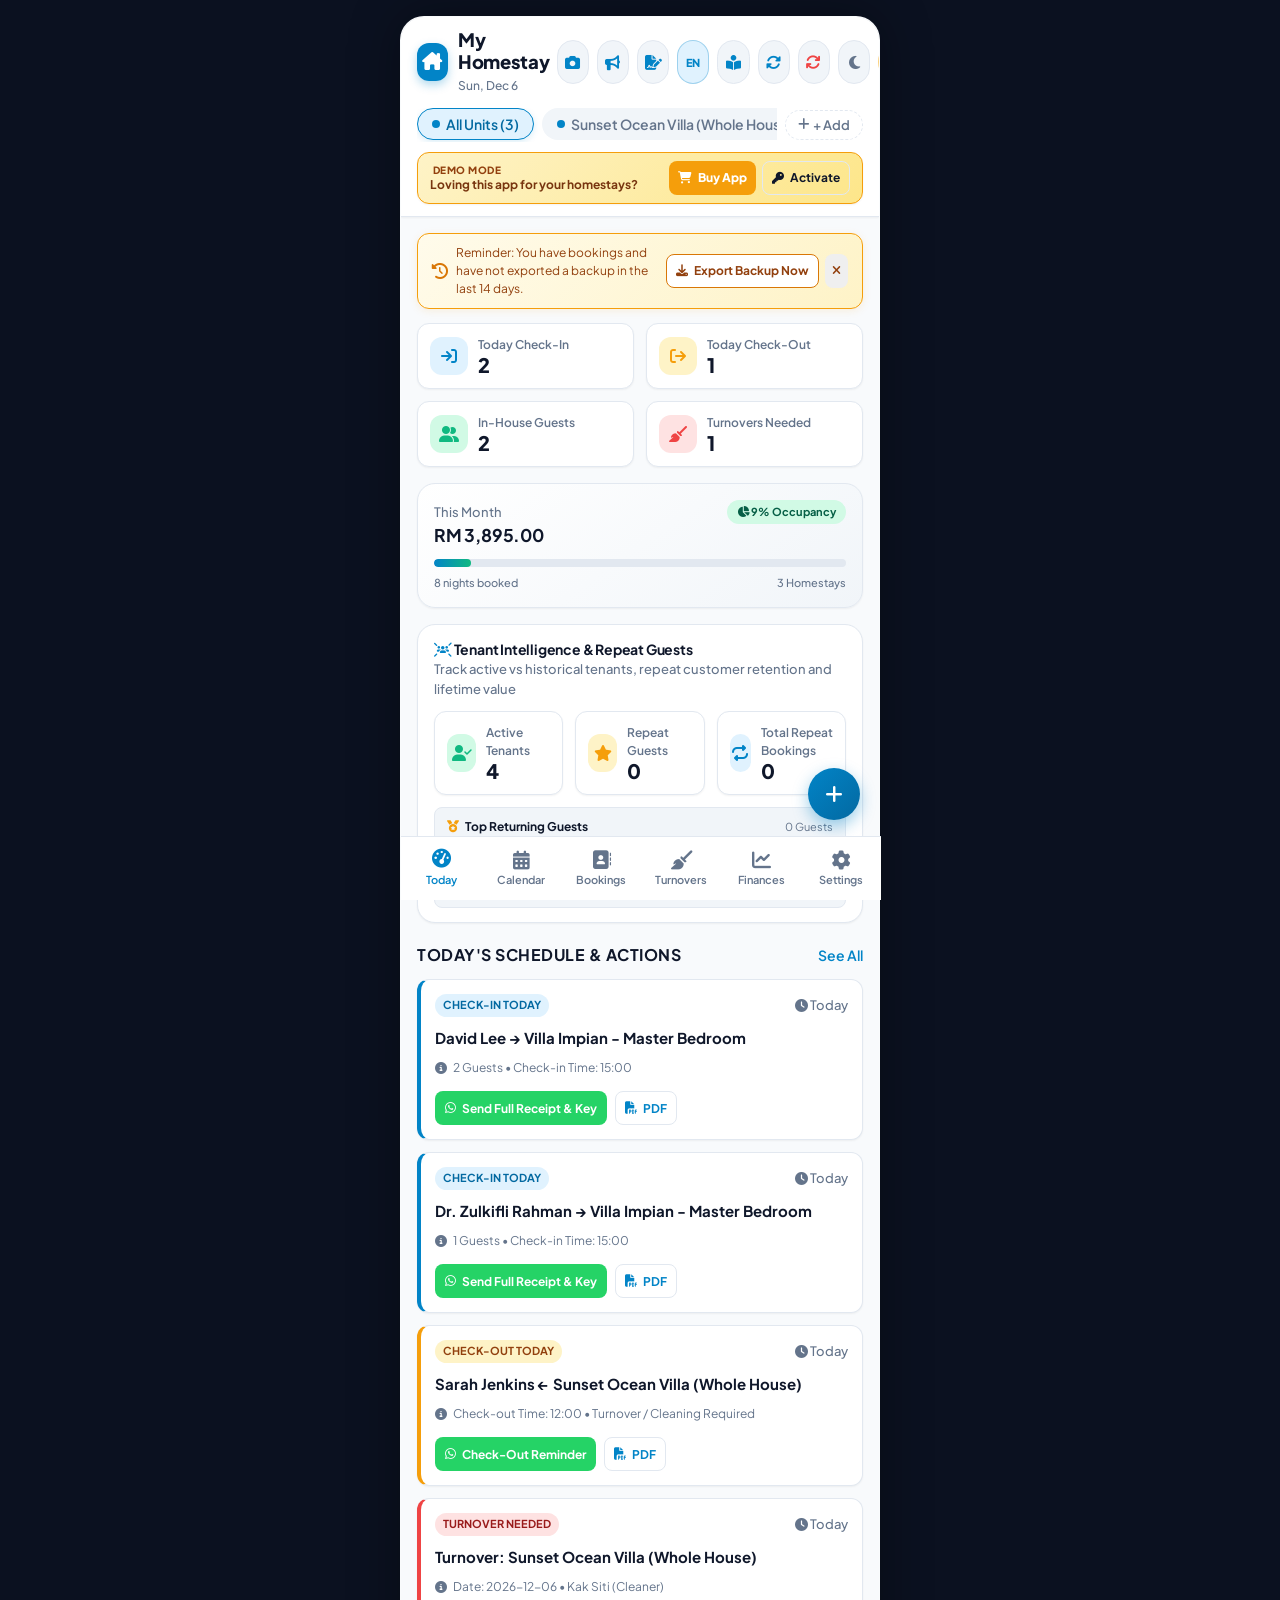
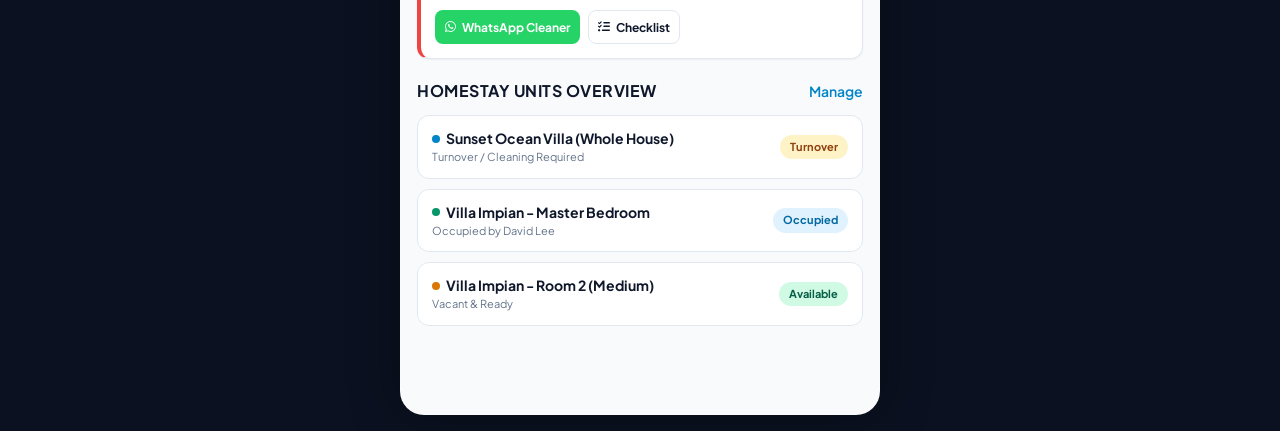
==== commit 244584d6: "Add files via upload Version 2.8.9" ====
--- a/index.html
+++ b/index.html
@@ -14,7 +14,7 @@
   <meta http-equiv="Expires" content="0">
   
   <link rel="manifest" href="manifest.json">
-  <link rel="stylesheet" href="styles.css?v=2.8.3">
+  <link rel="stylesheet" href="styles.css?v=2.8.4">
   <link rel="preconnect" href="https://fonts.googleapis.com">
   <link rel="preconnect" href="https://fonts.gstatic.com" crossorigin>
   <link href="https://fonts.googleapis.com/css2?family=Plus+Jakarta+Sans:wght@400;500;600;700;800&display=swap" rel="stylesheet">
@@ -59,6 +59,9 @@
           </div>
         </div>
         <div class="header-actions">
+          <button class="icon-btn" id="btnOpenUniversalOcr" title="Imbas Resit & Bil (OCR) / OCR Scanner" aria-label="OCR Scanner">
+            <i class="fa-solid fa-camera" style="color:var(--primary);"></i>
+          </button>
           <button class="icon-btn" id="btnOpenPromoMedia" title="Promotional Media Hub / Media Promosi" aria-label="Promotional Media Hub">
             <i class="fa-solid fa-bullhorn" style="color:var(--primary);"></i>
           </button>
@@ -187,6 +190,57 @@
           </div>
         </div>
 
+        <!-- Tenant Intelligence & Repeat Guest KPIs -->
+        <div class="card" style="margin-bottom: 16px; border: 1px solid var(--border-color); padding: 14px 16px;">
+          <div class="card-header-flex" style="margin-bottom: 12px;">
+            <div>
+              <h3 class="card-title" style="font-size: 14px;">
+                <i class="fa-solid fa-users-rays" style="color:var(--primary);"></i> 
+                <span data-i18n="tenant_lifecycle_kpis_title">Tenant Intelligence & Repeat Guests</span>
+              </h3>
+              <p class="card-subtitle" data-i18n="tenant_lifecycle_kpis_sub">Track active vs historical tenants, repeat customer retention and lifetime value</p>
+            </div>
+          </div>
+
+          <div class="dashboard-kpis" style="margin-bottom: 12px; grid-template-columns: repeat(3, 1fr);">
+            <div class="kpi-card highlight-emerald" id="kpiActiveTenantsCard">
+              <div class="kpi-icon"><i class="fa-solid fa-user-check"></i></div>
+              <div class="kpi-content">
+                <span class="kpi-label" data-i18n="kpi_active_tenants">Active Tenants</span>
+                <h3 class="kpi-val" id="dashKpiActiveTenants">0</h3>
+              </div>
+            </div>
+            <div class="kpi-card highlight-amber" id="kpiRepeatGuestsCard">
+              <div class="kpi-icon"><i class="fa-solid fa-star"></i></div>
+              <div class="kpi-content">
+                <span class="kpi-label" data-i18n="kpi_repeat_guests">Repeat Guests</span>
+                <h3 class="kpi-val" id="dashKpiRepeatGuests">0</h3>
+              </div>
+            </div>
+            <div class="kpi-card highlight-blue" id="kpiRepeatBookingsCard">
+              <div class="kpi-icon"><i class="fa-solid fa-repeat"></i></div>
+              <div class="kpi-content">
+                <span class="kpi-label" data-i18n="kpi_repeat_bookings">Total Repeat Bookings</span>
+                <h3 class="kpi-val" id="dashKpiRepeatBookings">0</h3>
+              </div>
+            </div>
+          </div>
+
+          <!-- Top Returning Guests Sub-Section -->
+          <div style="background:var(--bg-surface-subtle); border-radius:8px; border:1px solid var(--border-color); padding:10px 12px;">
+            <div style="display:flex; justify-content:space-between; align-items:center; margin-bottom:8px;">
+              <span style="font-size:12px; font-weight:700; color:var(--text-main);">
+                <i class="fa-solid fa-medal" style="color:#f59e0b; margin-right:4px;"></i> 
+                <span data-i18n="top_returning_guests">Top Returning Guests</span>
+              </span>
+              <span id="dashTopReturningGuestsCount" style="font-size:11px; color:var(--text-muted);">0 Guests</span>
+            </div>
+            <div id="dashTopReturningGuestsList" style="display:flex; flex-direction:column; gap:6px;">
+              <!-- Populated dynamically: top returning guests -->
+            </div>
+          </div>
+        </div>
+
         <!-- Today & Upcoming Priority Action Feed -->
         <div class="section-heading">
           <h2 class="section-title" data-i18n="today_actions">Today's Schedule & Actions</h2>
@@ -293,6 +347,13 @@
           </div>
         </div>
 
+        <!-- Booking Module Actions -->
+        <div style="display:flex; justify-content:space-between; align-items:center; margin-bottom:12px; gap:8px; flex-wrap:wrap;">
+          <button class="btn btn-whatsapp btn-sm" id="btnImportTenantChatBooking">
+            <i class="fa-brands fa-whatsapp"></i> <span data-i18n="btn_import_tenant_chat">Import Tenant Chat</span>
+          </button>
+        </div>
+
         <div class="bookings-list" id="bookingsContainer">
           <!-- Populated dynamically -->
         </div>
@@ -331,6 +392,9 @@
         <div class="finance-period-bar">
           <select id="financeMonthSelect" class="form-select"></select>
           <select id="financeYearSelect" class="form-select"></select>
+          <button class="btn btn-outline btn-sm" id="btnScanReceiptUniversalFin" title="Imbas Bil & Resit (OCR)">
+            <i class="fa-solid fa-camera"></i> <span data-i18n="ocr_scan_btn">Scan Bill/Receipt</span>
+          </button>
           <button class="btn btn-outline btn-sm" id="btnAddExpenseBtn">
             <i class="fa-solid fa-receipt"></i> <span data-i18n="add_expense_btn">+ Expense</span>
           </button>
@@ -406,10 +470,31 @@
               <h3 class="card-title" data-i18n="team_dir_title">Maintenance Team & Suppliers</h3>
               <p class="card-subtitle" data-i18n="team_dir_subtitle">Manage cleaners, technicians, handymen & suppliers</p>
             </div>
-            <button class="btn btn-primary btn-sm" id="btnAddNewContactModal">
-              <i class="fa-solid fa-plus"></i> <span data-i18n="add_person_btn">+ Add Person</span>
-            </button>
-          </div>
+            <div style="display:flex; gap:8px; flex-wrap:wrap;">
+              <button class="btn btn-whatsapp btn-sm" id="btnImportTenantChatContact">
+                <i class="fa-brands fa-whatsapp"></i> <span data-i18n="btn_import_tenant_chat">Import Tenant Chat</span>
+              </button>
+              <button class="btn btn-primary btn-sm" id="btnAddNewContactModal">
+                <i class="fa-solid fa-plus"></i> <span data-i18n="add_person_btn">+ Add Person</span>
+              </button>
+            </div>
+          </div>
+
+          <!-- Contact Search and Status Filter Controls -->
+          <div style="margin-top:10px; display:flex; flex-direction:column; gap:8px;">
+            <div class="search-box">
+              <i class="fa-solid fa-magnifying-glass"></i>
+              <input type="text" id="contactSearchInput" placeholder="Search contacts by name, phone, IC, SSM, company..." style="font-size:12px;">
+            </div>
+            <div class="filter-pills" id="contactStatusFilterPills" style="margin-bottom:4px;">
+              <button type="button" class="filter-pill active" data-contact-filter="all" data-i18n="filter_status_all">All</button>
+              <button type="button" class="filter-pill" data-contact-filter="active">🟢 Active</button>
+              <button type="button" class="filter-pill" data-contact-filter="completed">⚪ Completed</button>
+              <button type="button" class="filter-pill" data-contact-filter="prospect">🟡 Prospect</button>
+              <button type="button" class="filter-pill" data-contact-filter="blacklisted">🔴 Blacklisted</button>
+            </div>
+          </div>
+
           <div class="settings-contact-list mt-2" id="settingsContactList">
             <!-- Dynamic Contact Cards -->
           </div>
@@ -547,6 +632,31 @@
 
 
 
+        <!-- OCR Receipt & Bill Scanner Settings -->
+        <div class="card">
+          <div class="card-header-flex mb-2">
+            <div>
+              <h3 class="card-title"><i class="fa-solid fa-camera-retro" style="color:var(--primary);"></i> <span data-i18n="ocr_settings_title">OCR Receipt & Bill Scanner</span></h3>
+              <p class="card-subtitle" data-i18n="ocr_settings_sub">Intelligent optical recognition for Malaysian bank slips (Maybank, CIMB, DuitNow) and utility bills (TNB, Water, Indah Water).</p>
+            </div>
+            <span style="background:rgba(16,185,129,0.12); color:#059669; border:1px solid #10b981; font-size:11px; font-weight:800; padding:3px 8px; border-radius:999px;">AI Powered</span>
+          </div>
+          <div class="form-group">
+            <label class="form-label" data-i18n="ocr_engine_label">Recognition Engine</label>
+            <select id="settingOcrEngineSelect" class="form-select">
+              <option value="auto">⚡ Automatic (Browser On-Device / Tesseract Offline)</option>
+              <option value="gemini">✨ Google Gemini 1.5 Flash Vision (Ultra-Accurate Cloud AI)</option>
+            </select>
+            <p style="font-size:11.5px; color:var(--text-muted); margin-top:4px; margin-bottom:0;" data-i18n="ocr_engine_hint">Automatic runs on-device without internet. Gemini Flash provides high accuracy on crumpled receipts and tilted camera angles.</p>
+          </div>
+          <div class="form-group" id="settingGeminiApiKeyGroup" style="display:none;">
+            <label class="form-label" data-i18n="gemini_api_key_label">Google Gemini API Key (Optional)</label>
+            <input type="password" id="settingGeminiApiKeyInput" class="form-control" placeholder="AIzaSy...">
+            <p style="font-size:11px; color:var(--text-muted); margin-top:3px; margin-bottom:0;" data-i18n="gemini_api_hint">Free from Google AI Studio. Stored privately on your device only.</p>
+          </div>
+          <button type="button" class="btn btn-primary btn-block" id="btnSaveOcrSettings" data-i18n="btn_save_ocr">Save Scanner Preferences</button>
+        </div>
+
         <!-- User Manual & In-App Guide Card -->
         <div class="card" style="background:linear-gradient(135deg, rgba(2,132,199,0.06), rgba(99,102,241,0.06)); border:1px solid rgba(2,132,199,0.25);">
           <div class="card-header-flex mb-2">
@@ -567,7 +677,7 @@
               <h3 class="card-title"><i class="fa-solid fa-cloud-arrow-down" style="color:var(--primary);"></i> <span data-i18n="app_version_title">App Version & Updates</span></h3>
               <p class="card-subtitle" data-i18n="app_version_sub">Update to the latest version anytime without losing your homestay or booking data.</p>
             </div>
-            <span id="appCurrentVersionBadge" style="background:var(--bg-surface-subtle); border:1px solid var(--border-color); font-size:11px; font-weight:800; padding:3px 8px; border-radius:999px; color:var(--text-main);">v2.8.3</span>
+            <span id="appCurrentVersionBadge" style="background:var(--bg-surface-subtle); border:1px solid var(--border-color); font-size:11px; font-weight:800; padding:3px 8px; border-radius:999px; color:var(--text-main);">v2.8.4</span>
           </div>
 
           <div style="background:var(--bg-surface-subtle); padding:10px 12px; border-radius:var(--radius-sm); border-left:3px solid var(--success); margin-bottom:12px;">
@@ -710,6 +820,42 @@
             <input type="hidden" id="bookingRentalType" value="daily">
           </div>
 
+          <!-- Repeat Guest Recognition Alert Banner -->
+          <div id="repeatGuestAlertBox" style="display:none; margin-bottom:12px; background:linear-gradient(135deg, rgba(234, 179, 8, 0.12), rgba(245, 158, 11, 0.06)); border:1px solid #f59e0b; border-radius:8px; padding:10px 12px;">
+            <div style="display:flex; justify-content:space-between; align-items:flex-start; gap:8px;">
+              <div style="display:flex; gap:10px; align-items:flex-start;">
+                <div style="background:#f59e0b; color:#fff; border-radius:50%; width:28px; height:28px; display:flex; align-items:center; justify-content:center; flex-shrink:0; font-size:13px;">
+                  <i class="fa-solid fa-crown"></i>
+                </div>
+                <div>
+                  <div style="display:flex; align-items:center; gap:6px;">
+                    <strong style="font-size:13px; color:#b45309;" data-i18n="repeat_guest_detected">Repeat Guest Detected</strong>
+                    <span id="repeatGuestBadge" class="badge" style="background:#fef3c7; color:#92400e; font-size:10px; padding:2px 6px; border-radius:4px; font-weight:700;">VIP Returning</span>
+                  </div>
+                  <div style="font-size:11px; color:var(--text-main); margin-top:3px; display:flex; gap:12px; flex-wrap:wrap;">
+                    <span><i class="fa-solid fa-repeat" style="color:#d97706;"></i> <span data-i18n="lbl_prev_stays">Previous Stays:</span> <strong id="repeatGuestStayCount">0</strong></span>
+                    <span><i class="fa-regular fa-calendar-check" style="color:#d97706;"></i> <span data-i18n="lbl_last_stay">Last Stay Date:</span> <strong id="repeatGuestLastStay">-</strong></span>
+                    <span><i class="fa-solid fa-coins" style="color:#d97706;"></i> <span data-i18n="lbl_lifetime_rev">Lifetime Revenue:</span> <strong id="repeatGuestLifetimeRev">RM 0.00</strong></span>
+                  </div>
+                </div>
+              </div>
+              <button type="button" class="btn btn-outline btn-xs" id="btnApplyRepeatGuestDetails" style="font-size:11px; padding:4px 8px; border-color:#d97706; color:#b45309; font-weight:700; white-space:nowrap;">
+                <i class="fa-solid fa-wand-magic-sparkles"></i> <span data-i18n="btn_use_existing_tenant">Use Tenant Record</span>
+              </button>
+            </div>
+          </div>
+
+          <!-- Blacklist Alert Banner -->
+          <div id="blacklistedGuestAlertBox" style="display:none; margin-bottom:12px; background:rgba(239, 68, 68, 0.1); border:1px solid var(--danger); border-radius:8px; padding:10px 12px; color:var(--danger);">
+            <div style="display:flex; align-items:center; gap:8px;">
+              <i class="fa-solid fa-triangle-exclamation" style="font-size:18px;"></i>
+              <div>
+                <strong style="font-size:12.5px;" data-i18n="blacklisted_guest_warning">⚠️ CAUTION: Blacklisted Guest Detected</strong>
+                <p style="font-size:11px; margin:2px 0 0 0;" id="blacklistedGuestReason">This guest is flagged on the blacklist.</p>
+              </div>
+            </div>
+          </div>
+
           <!-- Tenant / Guest Particulars Card (A4: Three-Role Model) -->
           <div style="background:var(--bg-surface-subtle); padding:12px; border-radius:var(--radius-md); border:1px solid var(--border-color); margin-bottom:12px;">
             <div style="display:flex; justify-content:space-between; align-items:center; margin-bottom:10px; flex-wrap:wrap; gap:6px;">
@@ -939,6 +1085,9 @@
               <div class="calc-total-row">
                 <span data-i18n="initial_movein">Initial Move-In Total:</span>
                 <strong class="total-amount-badge" id="calcMonthlyTotalAmount">RM 0.00</strong>
+              </div>
+              <div style="font-size:11px; font-weight:700; color:var(--success-text, #166534); background:var(--success-light, #dcfce7); border:1px solid #bbf7d0; padding:4px 8px; border-radius:6px; margin-top:6px; display:flex; align-items:center; gap:5px;">
+                <i class="fa-solid fa-circle-check"></i> <span data-i18n="month_1_paid_move_in_note">Month 1 Rental Paid Via Move-In Package (Invoicing begins from Month 2)</span>
               </div>
             </div>
           </div>
@@ -1354,6 +1503,42 @@
             <label class="form-label" data-i18n="exp_desc">Description / Receipt Note</label>
             <input type="text" id="expenseDescInput" class="form-control" placeholder="e.g. Air conditioning service & gas top-up">
           </div>
+
+          <!-- Bill Slip Upload & OCR Scanner Action -->
+          <div class="form-group">
+            <div style="display:flex; justify-content:space-between; align-items:center; margin-bottom:4px;">
+              <label class="form-label" style="margin-bottom:0;" data-i18n="exp_receipt_bill">Bill / Receipt Slip (Optional)</label>
+              <button type="button" class="btn btn-outline btn-xs" id="btnScanExpenseReceipt" style="color:var(--primary); font-weight:700;">
+                <i class="fa-solid fa-camera"></i> <span data-i18n="ocr_scan_bill_btn">Scan Bill (OCR)</span>
+              </button>
+            </div>
+            
+            <div class="receipt-upload-dropzone" id="expenseReceiptDropzone">
+              <input type="file" id="expenseReceiptFileInput" accept="image/*,application/pdf" capture="environment" style="display:none;">
+              <div id="expenseReceiptUploadPrompt" style="text-align:center; padding:10px;">
+                <i class="fa-solid fa-cloud-arrow-up" style="font-size:22px; color:var(--primary); opacity:0.8; margin-bottom:4px; display:block;"></i>
+                <span style="font-size:12px; font-weight:700; color:var(--text-main);" data-i18n="tap_upload_bill">Tap to Snap or Upload Bill (TNB, Water, Hardware)</span>
+                <p style="font-size:10.5px; color:var(--text-muted); margin-top:2px; margin-bottom:0;">Auto-fills Amount, Date, Category & Description via OCR</p>
+              </div>
+              <div id="expenseReceiptPreviewContainer" style="display:none; padding:8px;">
+                <div class="receipt-preview-card">
+                  <img id="expenseReceiptPreviewImg" class="receipt-preview-thumbnail" src="" alt="Bill Preview">
+                  <div class="receipt-preview-info">
+                    <div style="font-size:12.5px; font-weight:700; color:var(--text-main);" id="expenseReceiptPreviewFileName">bill.jpg</div>
+                    <div style="font-size:11px; color:var(--text-muted);" id="expenseReceiptPreviewSize">Compressed</div>
+                  </div>
+                  <button type="button" class="btn btn-outline btn-xs" id="btnRemoveExpenseReceipt" style="color:var(--danger); border-color:rgba(239,68,68,0.25);">
+                    <i class="fa-solid fa-trash-can"></i>
+                  </button>
+                </div>
+              </div>
+            </div>
+            <div id="expenseOcrStatusBadge" style="display:none; margin-top:6px; font-size:11px; padding:4px 8px; border-radius:6px; background:rgba(16,185,129,0.1); color:#059669; border:1px solid #10b981;">
+              <i class="fa-solid fa-circle-check"></i> <span id="expenseOcrStatusText">Auto-filled from Bill</span>
+            </div>
+            <input type="hidden" id="expenseReceiptImageData">
+            <input type="hidden" id="expenseReceiptImageName">
+          </div>
           <div class="modal-footer">
             <button type="button" class="btn btn-outline" id="btnCancelExpenseModal" data-i18n="cancel">Cancel</button>
             <button type="submit" class="btn btn-primary" data-i18n="btn_save_expense">Save Expense</button>
@@ -1441,6 +1626,16 @@
             <button type="submit" class="btn btn-primary btn-block" id="btnActivateLicenseSubmit" data-i18n="btn_activate_app">
               <i class="fa-solid fa-key"></i> Activate Full App
             </button>
+            <div id="licenseActivationErrorBox" style="display: none; margin-top: 12px; padding: 12px 14px; border-radius: var(--radius-md); background: rgba(239, 68, 68, 0.08); border: 1px solid var(--danger); color: var(--text-main);">
+              <div style="font-weight: 700; font-size: 13.5px; display: flex; align-items: center; justify-content: space-between; margin-bottom: 6px;">
+                <span style="color: var(--danger);"><i class="fa-solid fa-triangle-exclamation" style="margin-right: 6px;"></i><span id="licenseActivationErrorTitle">Verification Failed</span></span>
+                <span id="licenseActivationErrorCode" style="font-family: monospace; font-size: 10.5px; padding: 2px 6px; background: rgba(239, 68, 68, 0.15); color: var(--danger); border-radius: 4px; font-weight: 700;">ERR_CODE</span>
+              </div>
+              <p id="licenseActivationErrorMsg" style="font-size: 12px; line-height: 1.45; margin: 0 0 10px 0; color: var(--text-muted);"></p>
+              <button type="button" class="btn btn-outline btn-block btn-sm" id="btnContactSellerActivationError" style="border-color: var(--danger); color: var(--danger); font-weight: 600;">
+                <i class="fa-brands fa-whatsapp" style="margin-right: 6px;"></i><span id="btnContactSellerActivationErrorText">Contact Seller on WhatsApp</span>
+              </button>
+            </div>
           </form>
 
           <div class="license-buy-section">
@@ -1451,6 +1646,11 @@
             <div style="text-align:center; margin-top:10px;">
               <a href="javascript:void(0)" id="linkPresaleWhatsApp" style="font-size:12px; color:var(--text-muted); text-decoration:underline; cursor:pointer;">
                 <i class="fa-brands fa-whatsapp" style="color:var(--whatsapp); margin-right:4px;"></i><span data-i18n="presale_questions">Questions before buying? Ask on WhatsApp</span>
+              </a>
+            </div>
+            <div style="text-align:center; margin-top:12px; padding-top:10px; border-top:1px dashed var(--border-color);">
+              <a href="./user-guide.html" target="_blank" rel="noopener" id="linkUserGuideLicenseModal" style="font-size:12px; color:var(--primary); text-decoration:underline; display:inline-flex; align-items:center; gap:5px; font-weight:600;">
+                <i class="fa-solid fa-book-open"></i> <span data-i18n="link_user_guide">User guide / Panduan pengguna</span>
               </a>
             </div>
           </div>
@@ -1477,6 +1677,7 @@
               <div class="form-group">
                 <label class="form-label required" data-i18n="contact_category_label">Service Category / Role</label>
                 <select id="contactCategorySelect" class="form-select" required>
+                  <option value="tenant" data-i18n="cat_tenant">👤 Tenant / Regular Guest</option>
                   <option value="cleaner">🧹 Cleaner / Cleaning Crew</option>
                   <option value="aircond">❄️ Aircond Specialist</option>
                   <option value="plumber">🔧 Plumber</option>
@@ -1491,6 +1692,21 @@
               <div class="form-group">
                 <label class="form-label required" data-i18n="contact_phone_label">WhatsApp Phone Number</label>
                 <input type="tel" id="contactPhoneInput" class="form-control" placeholder="e.g. +60129998877" required>
+              </div>
+            </div>
+            <div class="form-row">
+              <div class="form-group">
+                <label class="form-label" data-i18n="tenant_status_label">Lifecycle Status</label>
+                <select id="contactStatusSelect" class="form-select">
+                  <option value="active">🟢 Active</option>
+                  <option value="completed">⚪ Completed</option>
+                  <option value="prospect">🟡 Prospect</option>
+                  <option value="blacklisted">🔴 Blacklisted</option>
+                </select>
+              </div>
+              <div class="form-group">
+                <label class="form-label">IC / Passport / SSM No.</label>
+                <input type="text" id="contactIcInput" class="form-control" placeholder="e.g. 901020-01-5678 / SSM">
               </div>
             </div>
             <div class="form-group">
@@ -1729,7 +1945,12 @@
 
           <!-- Digital Receipt Screenshot / Slip Upload -->
           <div class="form-group">
-            <label class="form-label" data-i18n="digital_receipt_slip">Digital Receipt Screenshot / Slip (Bukti Resit)</label>
+            <div style="display:flex; justify-content:space-between; align-items:center; margin-bottom:4px;">
+              <label class="form-label" style="margin-bottom:0;" data-i18n="digital_receipt_slip">Digital Receipt Screenshot / Slip (Bukti Resit)</label>
+              <button type="button" class="btn btn-outline btn-xs" id="btnScanPaymentProofOcr" style="color:var(--primary); font-weight:700;">
+                <i class="fa-solid fa-camera"></i> <span data-i18n="ocr_scan_slip_btn">Auto-Scan Slip (OCR)</span>
+              </button>
+            </div>
             <div class="receipt-upload-dropzone" id="receiptDropzone">
               <input type="file" id="paymentProofFileInput" accept="image/*,application/pdf" capture="environment" style="display:none;">
               <div id="receiptUploadPrompt" style="text-align:center; padding:12px;">
@@ -1757,6 +1978,9 @@
             </div>
             <input type="hidden" id="paymentProofImageData">
             <input type="hidden" id="paymentProofImageName">
+            <div id="paymentProofOcrStatusBadge" style="display:none; margin-top:6px; font-size:11px; padding:4px 8px; border-radius:6px; background:rgba(16,185,129,0.1); color:#059669; border:1px solid #10b981;">
+              <i class="fa-solid fa-circle-check"></i> <span id="paymentProofOcrStatusText">Auto-filled from Receipt</span>
+            </div>
           </div>
 
           <!-- Notes -->
@@ -2072,7 +2296,7 @@
             </div>
             <div style="text-align:right;">
               <div style="font-size:11px; color:var(--text-muted); font-weight:700; text-transform:uppercase;">App Version</div>
-              <div style="font-size:13px; font-weight:800; color:var(--text-main);" id="proModalVersionText">v2.8.3</div>
+              <div style="font-size:13px; font-weight:800; color:var(--text-main);" id="proModalVersionText">v2.8.4</div>
             </div>
           </div>
 
@@ -2112,6 +2336,26 @@
                 <div style="font-size:10.5px; color:var(--text-muted);">Urus profil, akaun bank & tetapan</div>
               </div>
             </button>
+          </div>
+
+          <!-- Support Diagnostics Section -->
+          <div style="margin-top: 14px; padding-top: 12px; border-top: 1px solid var(--border-color);" id="proModalDiagnosticsSection">
+            <div style="display:flex; justify-content:space-between; align-items:center; margin-bottom: 8px;">
+              <span style="font-size: 11px; font-weight: 700; text-transform: uppercase; color: var(--text-muted);">
+                <i class="fa-solid fa-stethoscope" style="margin-right: 4px;"></i> <span data-i18n="pro_diagnostics_title">Support Diagnostics</span>
+              </span>
+              <button type="button" class="btn btn-outline btn-xs" id="btnCopyDiagnostics" style="font-size: 11px; padding: 4px 10px; font-weight: 600;">
+                <i class="fa-regular fa-copy" style="margin-right: 4px;"></i> <span data-i18n="btn_copy_diagnostics">Copy Diagnostics</span>
+              </button>
+            </div>
+            <div id="proModalDiagnosticsContent" style="background: var(--bg-surface-subtle); border: 1px solid var(--border-color); border-radius: var(--radius-sm); padding: 8px 10px; font-size: 11px; font-family: monospace; line-height: 1.5; color: var(--text-muted); word-break: break-all;">
+              <!-- Generated dynamically by openProSystemModal -->
+            </div>
+            <div style="text-align:center; margin-top:12px; padding-top:10px; border-top:1px dashed var(--border-color);">
+              <a href="./user-guide.html" target="_blank" rel="noopener" id="linkUserGuideProHub" style="font-size:12px; color:var(--primary); text-decoration:underline; display:inline-flex; align-items:center; gap:5px; font-weight:600;">
+                <i class="fa-solid fa-book-open"></i> <span data-i18n="link_user_guide">User guide / Panduan pengguna</span>
+              </a>
+            </div>
           </div>
         </div>
       </div>
@@ -2128,6 +2372,348 @@
             <button type="button" class="btn btn-outline btn-xs" id="btnDownloadLightboxImg">
               <i class="fa-solid fa-download"></i> <span data-i18n="download">Download Slip</span>
             </button>
+          </div>
+        </div>
+      </div>
+    </div>
+
+    <!-- 14B. UNIVERSAL OCR RECEIPT & UTILITY BILL SCANNER MODAL -->
+    <div class="modal-backdrop" id="universalOcrModal" style="z-index: 10000;">
+      <div class="bottom-sheet" style="max-height: 92vh; max-width: 520px; margin: auto;">
+        <div class="sheet-handle"></div>
+        <div class="modal-header">
+          <div class="wa-header-brand">
+            <i class="fa-solid fa-camera-retro" style="font-size: 24px; color: var(--primary);"></i>
+            <div>
+              <h2 class="modal-title" data-i18n="ocr_modal_title">OCR Receipt & Bill Scanner</h2>
+              <span class="modal-subtitle" data-i18n="ocr_modal_sub">Instant optical recognition for Malaysian bank slips & utility bills</span>
+            </div>
+          </div>
+          <button class="modal-close" id="btnCloseUniversalOcrModal">&times;</button>
+        </div>
+
+        <div class="modal-body" style="padding-top: 10px;">
+          <!-- OCR Source Tabs: Camera/Upload vs Paste Text -->
+          <div class="ocr-tab-bar" style="display:flex; gap:6px; margin-bottom:12px; background:var(--bg-surface-subtle); padding:4px; border-radius:8px;">
+            <button type="button" class="ocr-tab-btn active" data-tab="camera" id="ocrTabBtnCamera" style="flex:1; padding:8px 10px; border:none; border-radius:6px; font-size:12px; font-weight:700; cursor:pointer;">
+              <i class="fa-solid fa-camera"></i> <span data-i18n="ocr_tab_camera">Camera / Upload Slip</span>
+            </button>
+            <button type="button" class="ocr-tab-btn" data-tab="paste" id="ocrTabBtnPaste" style="flex:1; padding:8px 10px; border:none; border-radius:6px; font-size:12px; font-weight:700; cursor:pointer;">
+              <i class="fa-solid fa-paste"></i> <span data-i18n="ocr_tab_paste">Paste Text / WhatsApp</span>
+            </button>
+          </div>
+
+          <!-- PANE 1: Camera / Upload -->
+          <div id="ocrCameraPane">
+            <div class="receipt-upload-dropzone" id="universalOcrDropzone" style="padding:16px; text-align:center;">
+              <input type="file" id="universalOcrFileInput" accept="image/*,application/pdf" capture="environment" style="display:none;">
+              <i class="fa-solid fa-cloud-arrow-up" style="font-size:32px; color:var(--primary); opacity:0.85; margin-bottom:8px; display:block;"></i>
+              <span style="font-size:13.5px; font-weight:700; color:var(--text-main);" data-i18n="tap_to_upload_receipt">Tap to Upload or Snap Receipt Slip</span>
+              <p style="font-size:11px; color:var(--text-muted); margin-top:4px; margin-bottom:0;">
+                Maybank, CIMB, Bank Islam, DuitNow, TNB & Water Bills
+              </p>
+            </div>
+
+            <div id="universalOcrPreviewContainer" style="display:none; padding:8px; margin-bottom:12px;">
+              <div class="receipt-preview-card">
+                <img id="universalOcrPreviewImg" src="" alt="OCR Preview" class="receipt-preview-thumbnail">
+                <div class="receipt-preview-info">
+                  <strong id="universalOcrPreviewFileName" style="font-size:12px; color:var(--text-main); word-break:break-all;">slip.jpg</strong>
+                  <span style="font-size:11px; color:var(--text-muted); display:block;">Compressed & Ready</span>
+                </div>
+                <button type="button" class="btn btn-outline btn-xs" id="btnRetakeUniversalOcr" style="color:var(--primary);">
+                  <i class="fa-solid fa-arrow-rotate-left"></i> Retake
+                </button>
+              </div>
+            </div>
+          </div>
+
+          <!-- PANE 2: Paste Text / WhatsApp -->
+          <div id="ocrPastePane" style="display:none;">
+            <div class="form-group">
+              <label class="form-label" style="font-size:12px;">Paste Message from Guest / WhatsApp / Bank SMS</label>
+              <textarea id="universalOcrTextInput" class="form-control" rows="4" placeholder="e.g. DuitNow Transfer to HOMESTAY RESOURCES RM 350.00 Ref: 2026110300921822 on 03 Nov 2026 14:22..."></textarea>
+              <button type="button" class="btn btn-primary btn-sm btn-block" id="btnParseUniversalOcrText" style="margin-top:6px;">
+                <i class="fa-solid fa-bolt"></i> Parse Text Immediately
+              </button>
+            </div>
+          </div>
+
+          <!-- Live Scanning Progress Bar -->
+          <div id="universalOcrProgressBar" style="display:none; margin:12px 0; text-align:center; padding:12px; background:var(--bg-surface-subtle); border-radius:8px;">
+            <i class="fa-solid fa-spinner fa-spin" style="font-size:22px; color:var(--primary); margin-bottom:6px; display:block;"></i>
+            <span id="universalOcrProgressText" style="font-size:12px; font-weight:700; color:var(--text-main);" data-i18n="ocr_processing">Scanning document with OCR...</span>
+          </div>
+
+          <!-- Parsed Result Card -->
+          <div id="universalOcrResultCard" style="display:none; margin-top:12px; background:var(--bg-surface-subtle); border:1.5px solid var(--border-color); border-radius:10px; padding:12px;">
+            <div style="display:flex; justify-content:space-between; align-items:center; margin-bottom:10px;">
+              <span id="universalOcrTypeBadge" style="font-size:11px; font-weight:800; padding:3px 10px; border-radius:999px; border:1px solid transparent;">
+                💳 Bank Transfer
+              </span>
+              <span style="font-size:11px; color:#059669; font-weight:700;">
+                <i class="fa-solid fa-circle-check"></i> <span data-i18n="ocr_success">Parsed</span>
+              </span>
+            </div>
+
+            <div class="form-row">
+              <div class="form-group">
+                <label class="form-label" style="font-size:11.5px;">Amount (RM)</label>
+                <input type="number" id="universalOcrAmountInput" class="form-control" placeholder="0.00" step="any" style="font-weight:700; font-size:15px; color:var(--success-text);">
+              </div>
+              <div class="form-group">
+                <label class="form-label" style="font-size:11.5px;">Bank / Provider</label>
+                <input type="text" id="universalOcrBankInput" class="form-control" placeholder="Maybank, TNB, etc.">
+              </div>
+            </div>
+
+            <div class="form-row">
+              <div class="form-group">
+                <label class="form-label" style="font-size:11.5px;">Reference / Account No.</label>
+                <input type="text" id="universalOcrRefInput" class="form-control" placeholder="e.g. 202611030092" style="font-family:monospace; font-weight:700;">
+              </div>
+              <div class="form-group">
+                <label class="form-label" style="font-size:11.5px;">Date & Time</label>
+                <input type="datetime-local" id="universalOcrDateInput" class="form-control">
+              </div>
+            </div>
+
+            <!-- Booking link section (for bank transfers) -->
+            <div id="universalOcrBookingSection" style="margin-top:6px; padding-top:8px; border-top:1px dashed var(--border-color);">
+              <label class="form-label required" style="font-size:11.5px;">Link to Guest Booking</label>
+              <select id="universalOcrBookingSelect" class="form-select" style="font-size:12.5px; font-weight:600;"></select>
+            </div>
+
+            <!-- Expense link section (for utilities & expenses) -->
+            <div id="universalOcrExpenseSection" style="display:none; margin-top:6px; padding-top:8px; border-top:1px dashed var(--border-color);">
+              <div class="form-group">
+                <label class="form-label required" style="font-size:11.5px;">Homestay Unit</label>
+                <select id="universalOcrPropertySelect" class="form-select" style="font-size:12.5px;"></select>
+              </div>
+              <div class="form-row">
+                <div class="form-group">
+                  <label class="form-label" style="font-size:11.5px;">Category</label>
+                  <select id="universalOcrCategorySelect" class="form-select" style="font-size:12px;">
+                    <option value="utilities">⚡ Utilities (Electricity, Water, WiFi)</option>
+                    <option value="supplies">🧻 Supplies & Amenities</option>
+                    <option value="maintenance">🔧 Maintenance & Repairs</option>
+                    <option value="cleaning">🧹 Cleaning / Laundry</option>
+                    <option value="other">📦 Other</option>
+                  </select>
+                </div>
+                <div class="form-group">
+                  <label class="form-label" style="font-size:11.5px;">Description</label>
+                  <input type="text" id="universalOcrDescInput" class="form-control" placeholder="TNB Bill, Water Bill, etc.">
+                </div>
+              </div>
+            </div>
+
+            <div style="margin-top:12px;">
+              <button type="button" class="btn btn-primary btn-block" id="btnApplyUniversalOcr" style="font-weight:700; padding:10px;">
+                <i class="fa-solid fa-circle-check"></i> Apply to Booking Payment
+              </button>
+            </div>
+          </div>
+
+          <div class="modal-footer" style="padding-top:10px; margin-top:8px;">
+            <button type="button" class="btn btn-outline btn-block" id="btnCancelUniversalOcrModal" data-i18n="cancel">Cancel</button>
+          </div>
+        </div>
+      </div>
+    </div>
+
+    <!-- 14C. SMART WHATSAPP CHAT IMPORT MODAL -->
+    <div class="modal-backdrop" id="tenantChatImportModal" style="z-index: 10001;">
+      <div class="bottom-sheet" style="max-height: 94vh; max-width: 560px; margin: auto;">
+        <div class="sheet-handle"></div>
+        <div class="modal-header">
+          <div class="wa-header-brand">
+            <i class="fa-brands fa-whatsapp" style="font-size: 26px; color: #25D366;"></i>
+            <div>
+              <h2 class="modal-title" data-i18n="import_tenant_chat_title">Smart WhatsApp Chat Import</h2>
+              <span class="modal-subtitle" data-i18n="import_tenant_chat_sub">Paste guest WhatsApp conversation to auto-extract particulars</span>
+            </div>
+          </div>
+          <button class="modal-close" id="btnCloseTenantChatImportModal">&times;</button>
+        </div>
+
+        <div class="modal-body" style="padding-top: 10px;">
+          <!-- Destination Mode Notice & Samples -->
+          <div style="display:flex; justify-content:space-between; align-items:center; margin-bottom:8px; gap:6px; flex-wrap:wrap;">
+            <span id="tenantChatDestinationNotice" style="font-size:11px; font-weight:700; color:var(--primary); background:var(--bg-surface-subtle); padding:3px 8px; border-radius:4px; border:1px solid var(--border-color);">Mode: Pre-filling Booking Form</span>
+            <div style="display:flex; gap:4px; flex-wrap:wrap;">
+              <button type="button" class="btn btn-outline btn-xs" id="btnSampleChatBM" title="Load sample BM form">Sample BM</button>
+              <button type="button" class="btn btn-outline btn-xs" id="btnSampleChatEN" title="Load sample English tourist form">Sample EN</button>
+              <button type="button" class="btn btn-outline btn-xs" id="btnSampleChatConvo" title="Load sample conversational Rojak chat">Sample Rojak</button>
+              <button type="button" class="btn btn-outline btn-xs" id="btnSampleChatCompany" title="Load sample company booking" data-i18n="sample_company_btn"><i class="fa-solid fa-building" style="margin-right:2px;"></i> Sample Company</button>
+            </div>
+          </div>
+
+          <!-- Booking Type Selector (Individual vs Company) -->
+          <div style="margin-bottom: 8px;">
+            <div class="segmented-control" id="tenantChatBookingTypeSegmented" style="display:flex; width:100%; border:1px solid var(--border-color); border-radius:6px; overflow:hidden; background:var(--bg-surface-subtle);">
+              <button type="button" class="segment-btn active" data-chat-booking-type="individual" style="flex:1; padding:6px 10px; font-size:12px; font-weight:600; border:none; background:transparent; cursor:pointer;">
+                <i class="fa-solid fa-user" style="margin-right:4px;"></i> <span data-i18n="type_individual">Individual</span>
+              </button>
+              <button type="button" class="segment-btn" data-chat-booking-type="company" style="flex:1; padding:6px 10px; font-size:12px; font-weight:600; border:none; background:transparent; cursor:pointer;">
+                <i class="fa-solid fa-building" style="margin-right:4px;"></i> <span data-i18n="type_company">Company</span>
+              </button>
+            </div>
+          </div>
+
+          <!-- Chat Input Area -->
+          <div class="form-group" style="margin-bottom: 8px;">
+            <div style="display:flex; justify-content:space-between; align-items:center; margin-bottom:4px;">
+              <label class="form-label" style="margin-bottom:0; font-size:12px;"><i class="fa-regular fa-comment-dots"></i> WhatsApp Conversation Text / Chat Export</label>
+              <button type="button" class="btn btn-outline btn-xs" id="btnPasteClipboardTenantChat" style="padding:2px 8px; font-size:11px;">
+                <i class="fa-solid fa-paste"></i> Paste
+              </button>
+            </div>
+            <textarea id="tenantChatInput" class="form-control" rows="5" style="font-family:monospace; font-size:12px; resize:vertical;" data-i18n-placeholder="paste_chat_placeholder" placeholder="Paste WhatsApp conversation or booking details here..."></textarea>
+          </div>
+
+          <button type="button" class="btn btn-primary btn-block" id="btnExtractTenantChat" style="margin-bottom:12px;">
+            <i class="fa-solid fa-bolt"></i> <span data-i18n="extract_chat_btn">Extract Tenant Details</span>
+          </button>
+
+          <!-- Extracted Result Card -->
+          <div id="tenantChatResultCard" style="display:none; background:var(--bg-surface); border:1px solid var(--border-color); border-radius:8px; padding:12px; margin-bottom:10px;">
+            <div style="display:flex; justify-content:space-between; align-items:center; margin-bottom:10px; padding-bottom:8px; border-bottom:1px solid var(--border-color);">
+              <span style="font-weight:700; font-size:13px; color:var(--text-main);"><i class="fa-solid fa-id-card" style="color:var(--primary); margin-right:4px;"></i> Extracted Particulars</span>
+              <span id="tenantChatConfidenceBadge" class="tenant-chat-confidence-badge high"><i class="fa-solid fa-circle-check"></i> 95% High Confidence</span>
+            </div>
+
+            <!-- Individual Booking Fields -->
+            <div id="tenantChatFieldsIndividual" style="display:grid; grid-template-columns: 1fr 1fr; gap:8px;">
+              <div class="form-group" style="grid-column: span 2; margin-bottom:6px;">
+                <label class="form-label" style="font-size:11px; margin-bottom:2px;">Full Name</label>
+                <input type="text" id="tenantChatResultName" class="form-control" style="font-size:12px; padding:6px 8px;" placeholder="Full Name">
+              </div>
+
+              <div class="form-group" style="margin-bottom:6px;">
+                <label class="form-label" style="font-size:11px; margin-bottom:2px;" data-i18n="id_number_label">IC / Identification Number</label>
+                <input type="text" id="tenantChatResultIc" class="form-control" style="font-size:12px; padding:6px 8px;" placeholder="MyKad or Passport Number">
+                <input type="hidden" id="tenantChatResultPassport">
+              </div>
+
+              <div class="form-group" style="margin-bottom:6px;">
+                <label class="form-label" style="font-size:11px; margin-bottom:2px;">Phone Number</label>
+                <input type="tel" id="tenantChatResultPhone" class="form-control" style="font-size:12px; padding:6px 8px;" placeholder="e.g. 012-3456789">
+              </div>
+
+              <div class="form-group" style="margin-bottom:6px;">
+                <label class="form-label" style="font-size:11px; margin-bottom:2px;">Email Address</label>
+                <input type="email" id="tenantChatResultEmail" class="form-control" style="font-size:12px; padding:6px 8px;" placeholder="e.g. guest@email.com">
+              </div>
+
+              <div class="form-group" style="margin-bottom:6px;">
+                <label class="form-label" style="font-size:11px; margin-bottom:2px;">Vehicle Plate & Model</label>
+                <input type="text" id="tenantChatResultVehicle" class="form-control" style="font-size:12px; padding:6px 8px;" placeholder="e.g. VAA 8892 (Proton X50)">
+              </div>
+
+              <div class="form-group" style="margin-bottom:6px;">
+                <label class="form-label" style="font-size:11px; margin-bottom:2px;">Check-In Date</label>
+                <input type="date" id="tenantChatResultCheckIn" class="form-control" style="font-size:12px; padding:6px 8px;">
+              </div>
+
+              <div class="form-group" style="margin-bottom:6px;">
+                <label class="form-label" style="font-size:11px; margin-bottom:2px;">Check-Out Date</label>
+                <input type="date" id="tenantChatResultCheckOut" class="form-control" style="font-size:12px; padding:6px 8px;">
+              </div>
+
+              <div class="form-group" style="margin-bottom:6px;">
+                <label class="form-label" style="font-size:11px; margin-bottom:2px;">Adults</label>
+                <input type="number" id="tenantChatResultAdults" class="form-control" min="1" max="50" style="font-size:12px; padding:6px 8px;" value="1">
+              </div>
+
+              <div class="form-group" style="margin-bottom:6px;">
+                <label class="form-label" style="font-size:11px; margin-bottom:2px;">Children</label>
+                <input type="number" id="tenantChatResultChildren" class="form-control" min="0" max="50" style="font-size:12px; padding:6px 8px;" value="0">
+              </div>
+
+              <div class="form-group" style="grid-column: span 2; margin-bottom:6px;">
+                <label class="form-label" style="font-size:11px; margin-bottom:2px;">Residential Address</label>
+                <input type="text" id="tenantChatResultAddress" class="form-control" style="font-size:12px; padding:6px 8px;" placeholder="Home Address">
+              </div>
+            </div>
+
+            <!-- Company Booking Fields -->
+            <div id="tenantChatFieldsCompany" style="display:none; grid-template-columns: 1fr 1fr; gap:8px;">
+              <div class="form-group" style="grid-column: span 2; margin-bottom:6px;">
+                <label class="form-label" style="font-size:11px; margin-bottom:2px;" data-i18n="company_name">Company Name</label>
+                <input type="text" id="tenantChatResultCompanyName" class="form-control" style="font-size:12px; padding:6px 8px;" placeholder="e.g. Gamuda Engineering Sdn Bhd">
+              </div>
+
+              <div class="form-group" style="margin-bottom:6px;">
+                <label class="form-label" style="font-size:11px; margin-bottom:2px;" data-i18n="ssm_reg_no">SSM Number</label>
+                <input type="text" id="tenantChatResultCompanyRegNo" class="form-control" style="font-size:12px; padding:6px 8px;" placeholder="e.g. 202101008899 / 1409123-T">
+              </div>
+
+              <div class="form-group" style="margin-bottom:6px;">
+                <label class="form-label" style="font-size:11px; margin-bottom:2px;" data-i18n="pic_name_label">PIC Name</label>
+                <input type="text" id="tenantChatResultPicName" class="form-control" style="font-size:12px; padding:6px 8px;" placeholder="Person in Charge Name">
+              </div>
+
+              <div class="form-group" style="margin-bottom:6px;">
+                <label class="form-label" style="font-size:11px; margin-bottom:2px;" data-i18n="pic_position_label">PIC Position</label>
+                <input type="text" id="tenantChatResultPicPosition" class="form-control" style="font-size:12px; padding:6px 8px;" placeholder="e.g. Project Director / HR Manager">
+              </div>
+
+              <div class="form-group" style="margin-bottom:6px;">
+                <label class="form-label" style="font-size:11px; margin-bottom:2px;" data-i18n="pic_phone_label">PIC Phone Number</label>
+                <input type="tel" id="tenantChatResultPicPhone" class="form-control" style="font-size:12px; padding:6px 8px;" placeholder="e.g. 013-9876543">
+              </div>
+
+              <div class="form-group" style="margin-bottom:6px;">
+                <label class="form-label" style="font-size:11px; margin-bottom:2px;" data-i18n="pic_email_label">PIC Email</label>
+                <input type="email" id="tenantChatResultPicEmail" class="form-control" style="font-size:12px; padding:6px 8px;" placeholder="e.g. pic@company.com">
+              </div>
+
+              <div class="form-group" style="margin-bottom:6px;">
+                <label class="form-label" style="font-size:11px; margin-bottom:2px;">Number of Guests</label>
+                <input type="number" id="tenantChatResultCompanyGuests" class="form-control" min="1" max="100" style="font-size:12px; padding:6px 8px;" value="1">
+              </div>
+
+              <div class="form-group" style="margin-bottom:6px;">
+                <label class="form-label" style="font-size:11px; margin-bottom:2px;">Check-In Date</label>
+                <input type="date" id="tenantChatResultCompanyCheckIn" class="form-control" style="font-size:12px; padding:6px 8px;">
+              </div>
+
+              <div class="form-group" style="margin-bottom:6px;">
+                <label class="form-label" style="font-size:11px; margin-bottom:2px;">Check-Out Date</label>
+                <input type="date" id="tenantChatResultCompanyCheckOut" class="form-control" style="font-size:12px; padding:6px 8px;">
+              </div>
+
+              <div class="form-group" style="grid-column: span 2; margin-bottom:6px;">
+                <label class="form-label" style="font-size:11px; margin-bottom:2px;" data-i18n="company_address_label">Company Address</label>
+                <input type="text" id="tenantChatResultCompanyAddress" class="form-control" style="font-size:12px; padding:6px 8px;" placeholder="Registered Business Address">
+              </div>
+            </div>
+
+            <!-- Original Chat Accordion -->
+            <details style="margin-top:10px; background:var(--bg-surface-subtle); border:1px solid var(--border-color); border-radius:6px; padding:6px 10px;">
+              <summary style="cursor:pointer; font-weight:600; font-size:11px; color:var(--text-muted);"><i class="fa-regular fa-comments"></i> <span data-i18n="view_original_chat">View Original Conversation</span></summary>
+              <pre id="tenantChatOriginalText" style="white-space:pre-wrap; font-size:11px; margin-top:6px; color:var(--text-muted); font-family:monospace; max-height:110px; overflow-y:auto;"></pre>
+            </details>
+
+            <!-- Action Buttons -->
+            <div style="display:flex; flex-direction:column; gap:8px; margin-top:12px;">
+              <button type="button" class="btn btn-primary btn-block" id="btnApplyChatToBooking">
+                <i class="fa-solid fa-calendar-plus"></i> <span data-i18n="create_booking_btn">Create Quotation / Booking</span>
+              </button>
+              <div style="display:flex; gap:8px;">
+                <button type="button" class="btn btn-outline" style="flex:1;" id="btnApplyChatToContact">
+                  <i class="fa-solid fa-user-plus"></i> <span data-i18n="save_contact_btn">Save as Contact</span>
+                </button>
+                <button type="button" class="btn btn-outline" style="flex:1;" id="btnApplyChatToBoth">
+                  <i class="fa-solid fa-layer-group"></i> <span data-i18n="create_both_btn">Create Both (Booking + Contact)</span>
+                </button>
+              </div>
+            </div>
+          </div>
+
+          <div class="modal-footer" style="padding-top:10px; margin-top:8px;">
+            <button type="button" class="btn btn-outline btn-block" id="btnCancelTenantChatImportModal" data-i18n="cancel">Cancel</button>
           </div>
         </div>
       </div>
@@ -3367,6 +3953,6 @@
       document.head.appendChild(s);
     }
   </script>
-  <script src="app.js?v=2.8.3"></script>
+  <script src="app.js?v=2.8.4"></script>
 </body>
 </html>
--- a/styles.css
+++ b/styles.css
@@ -1764,6 +1764,14 @@
   to { opacity: 1; }
 }
 
+.modal-backdrop#monthlyInvoicesModal {
+  z-index: 1010;
+}
+
+.modal-backdrop#whatsappModal {
+  z-index: 1050;
+}
+
 .bottom-sheet {
   width: 100%;
   max-width: 480px;
@@ -2470,6 +2478,7 @@
 .badge-linen_supplier { background: #f3e8ff; color: #6b21a8; }
 .badge-gas_supplier { background: #ffedd5; color: #9a3412; }
 .badge-locksmith { background: #ecfdf5; color: #065f46; }
+.badge-tenant, .cat-tenant { background: #dcfce7; color: #15803d; }
 .badge-other { background: #f1f5f9; color: #475569; }
 
 body.theme-dark .badge-cleaner { background: rgba(3, 105, 161, 0.25); color: #38bdf8; }
@@ -2480,6 +2489,7 @@
 body.theme-dark .badge-linen_supplier { background: rgba(107, 33, 168, 0.25); color: #c084fc; }
 body.theme-dark .badge-gas_supplier { background: rgba(154, 52, 18, 0.25); color: #fb923c; }
 body.theme-dark .badge-locksmith { background: rgba(6, 95, 70, 0.25); color: #34d399; }
+body.theme-dark .badge-tenant, body.theme-dark .cat-tenant { background: rgba(22, 163, 74, 0.25); color: #4ade80; }
 body.theme-dark .badge-other { background: rgba(71, 85, 105, 0.25); color: #94a3b8; }
 
 .contact-phone-link {
@@ -2717,6 +2727,59 @@
 
 body.theme-dark .receipt-upload-dropzone:hover {
   background: rgba(2, 132, 199, 0.1);
+}
+
+/* ==========================================================================
+   OCR RECEIPT & UTILITY BILL SCANNER STYLES
+   ========================================================================== */
+
+.ocr-tab-bar {
+  display: flex;
+  gap: 6px;
+  background: var(--bg-surface-subtle);
+  padding: 4px;
+  border-radius: var(--radius-md);
+  border: 1px solid var(--border-color);
+}
+
+.ocr-tab-btn {
+  flex: 1;
+  padding: 8px 12px;
+  border: none;
+  background: transparent;
+  color: var(--text-muted);
+  font-size: 12px;
+  font-weight: 700;
+  border-radius: var(--radius-sm);
+  cursor: pointer;
+  transition: all 0.2s ease;
+  display: flex;
+  align-items: center;
+  justify-content: center;
+  gap: 6px;
+}
+
+.ocr-tab-btn.active {
+  background: var(--bg-surface);
+  color: var(--primary);
+  box-shadow: var(--shadow-sm);
+}
+
+body.theme-dark .ocr-tab-btn.active {
+  background: var(--bg-surface);
+  color: var(--primary);
+}
+
+.ocr-status-badge {
+  display: flex;
+  align-items: center;
+  gap: 6px;
+  padding: 6px 10px;
+  border-radius: var(--radius-sm);
+  font-size: 11.5px;
+  font-weight: 600;
+  margin-top: 6px;
+  transition: all 0.3s ease;
 }
 
 /* ==========================================================================
@@ -3759,3 +3822,131 @@
   overflow-wrap: break-word;
 }
 
+/* Smart WhatsApp Chat Import Badges & Result Styles */
+.tenant-chat-confidence-badge {
+  display: inline-flex;
+  align-items: center;
+  gap: 6px;
+  padding: 4px 10px;
+  border-radius: 999px;
+  font-size: 11px;
+  font-weight: 700;
+}
+.tenant-chat-confidence-badge.high {
+  background: #dcfce7;
+  color: #166534;
+  border: 1px solid #86efac;
+}
+.tenant-chat-confidence-badge.medium {
+  background: #fef9c3;
+  color: #854d0e;
+  border: 1px solid #fde047;
+}
+.tenant-chat-confidence-badge.low {
+  background: #fee2e2;
+  color: #991b1b;
+  border: 1px solid #fca5a5;
+}
+body.theme-dark .tenant-chat-confidence-badge.high {
+  background: rgba(22, 101, 52, 0.35);
+  color: #4ade80;
+  border-color: rgba(74, 222, 128, 0.4);
+}
+body.theme-dark .tenant-chat-confidence-badge.medium {
+  background: rgba(133, 77, 14, 0.35);
+  color: #fde047;
+  border-color: rgba(253, 224, 71, 0.4);
+}
+body.theme-dark .tenant-chat-confidence-badge.low {
+  background: rgba(153, 27, 27, 0.35);
+  color: #f87171;
+  border-color: rgba(248, 113, 113, 0.4);
+}
+
+/* ==========================================================================
+   TENANT LIFECYCLE & REPEAT GUEST RECOGNITION STYLES
+   ========================================================================== */
+.badge-status-active {
+  background: #dcfce7;
+  color: #15803d;
+  font-weight: 700;
+  font-size: 11px;
+  padding: 2px 7px;
+  border-radius: 4px;
+  display: inline-flex;
+  align-items: center;
+  gap: 4px;
+}
+.badge-status-completed {
+  background: #f1f5f9;
+  color: #64748b;
+  font-weight: 700;
+  font-size: 11px;
+  padding: 2px 7px;
+  border-radius: 4px;
+  display: inline-flex;
+  align-items: center;
+  gap: 4px;
+}
+.badge-status-prospect {
+  background: #fef3c7;
+  color: #b45309;
+  font-weight: 700;
+  font-size: 11px;
+  padding: 2px 7px;
+  border-radius: 4px;
+  display: inline-flex;
+  align-items: center;
+  gap: 4px;
+}
+.badge-status-blacklisted {
+  background: #fee2e2;
+  color: #b91c1c;
+  font-weight: 700;
+  font-size: 11px;
+  padding: 2px 7px;
+  border-radius: 4px;
+  display: inline-flex;
+  align-items: center;
+  gap: 4px;
+}
+
+body.theme-dark .badge-status-active {
+  background: rgba(22, 101, 52, 0.35);
+  color: #4ade80;
+}
+body.theme-dark .badge-status-completed {
+  background: rgba(100, 116, 139, 0.3);
+  color: #94a3b8;
+}
+body.theme-dark .badge-status-prospect {
+  background: rgba(180, 83, 9, 0.35);
+  color: #fde047;
+}
+body.theme-dark .badge-status-blacklisted {
+  background: rgba(185, 28, 28, 0.35);
+  color: #f87171;
+}
+
+.tenant-lifecycle-metrics {
+  display: flex;
+  gap: 6px;
+  flex-wrap: wrap;
+  margin-top: 5px;
+  font-size: 11px;
+}
+.tenant-metric-pill {
+  background: var(--bg-surface-subtle);
+  border: 1px solid var(--border-color);
+  padding: 2px 7px;
+  border-radius: 4px;
+  display: inline-flex;
+  align-items: center;
+  gap: 4px;
+  color: var(--text-muted);
+}
+.tenant-metric-pill strong {
+  color: var(--text-main);
+}
+
+
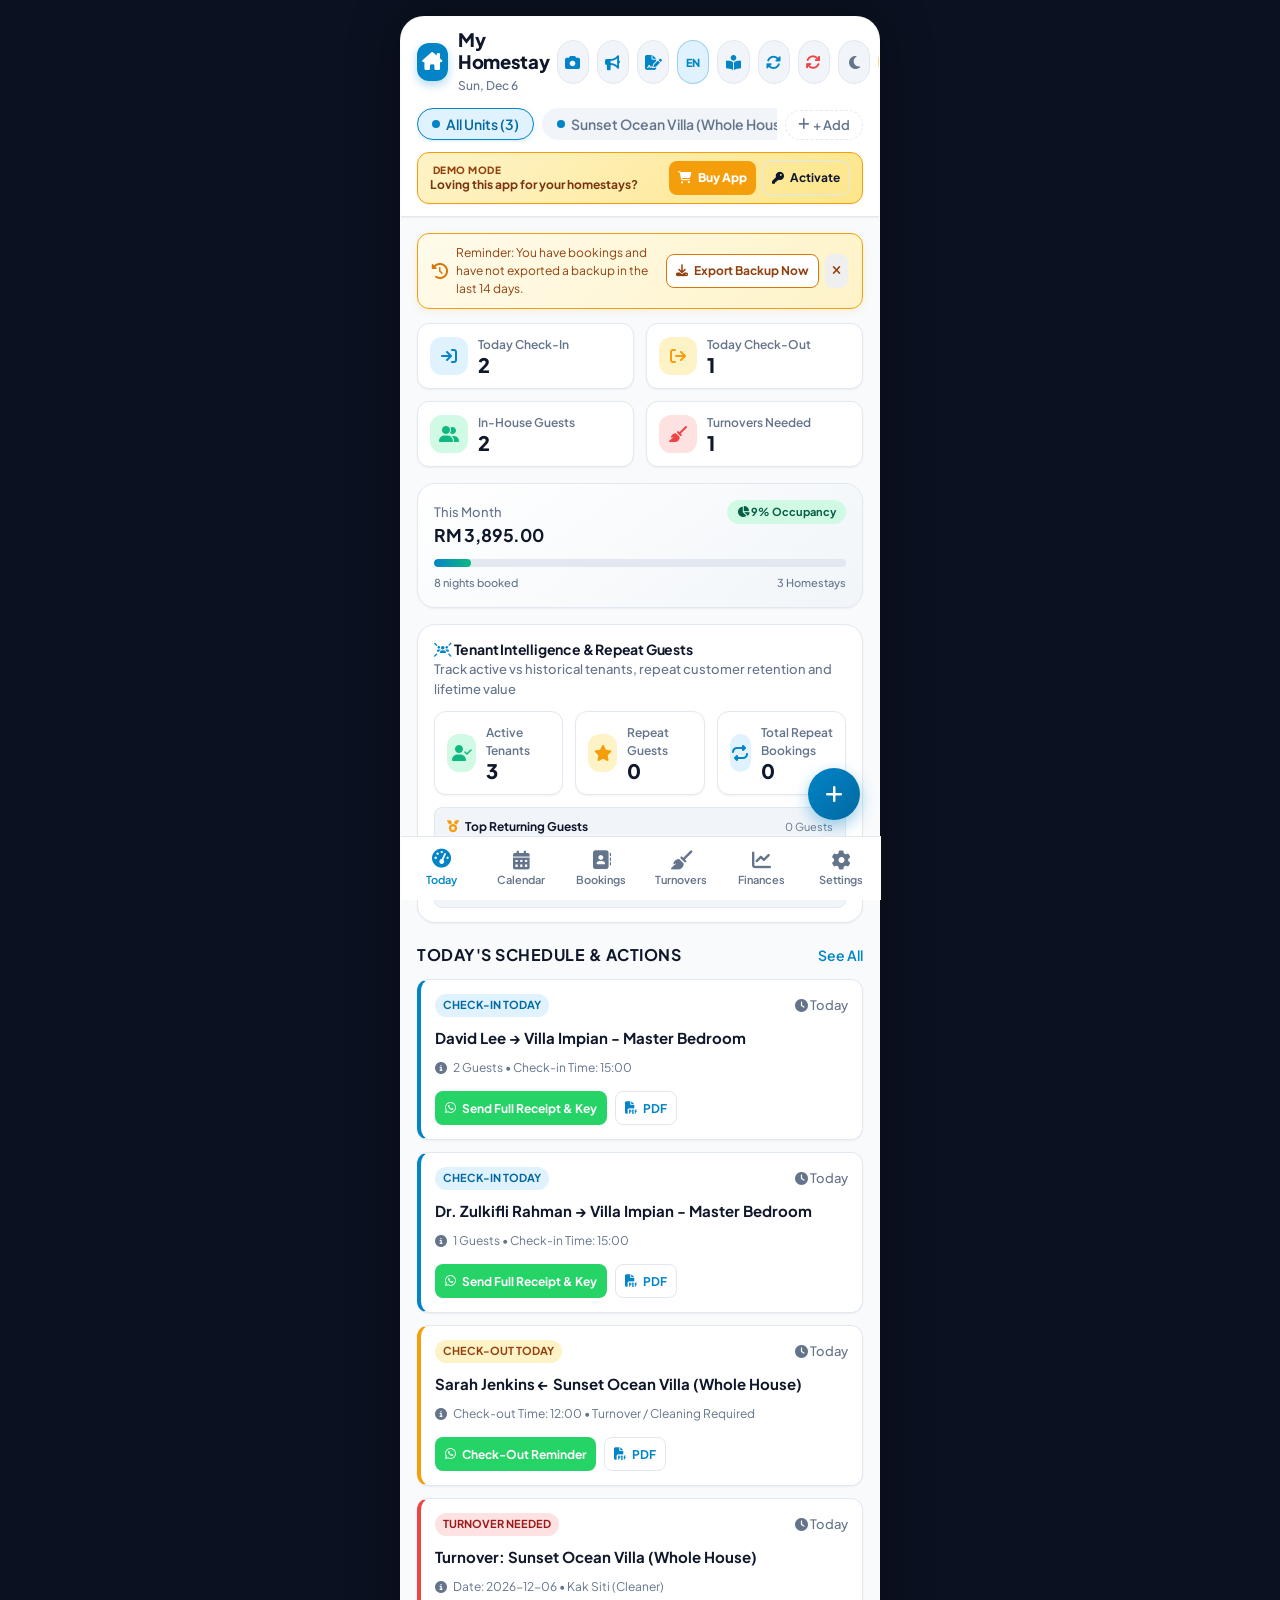
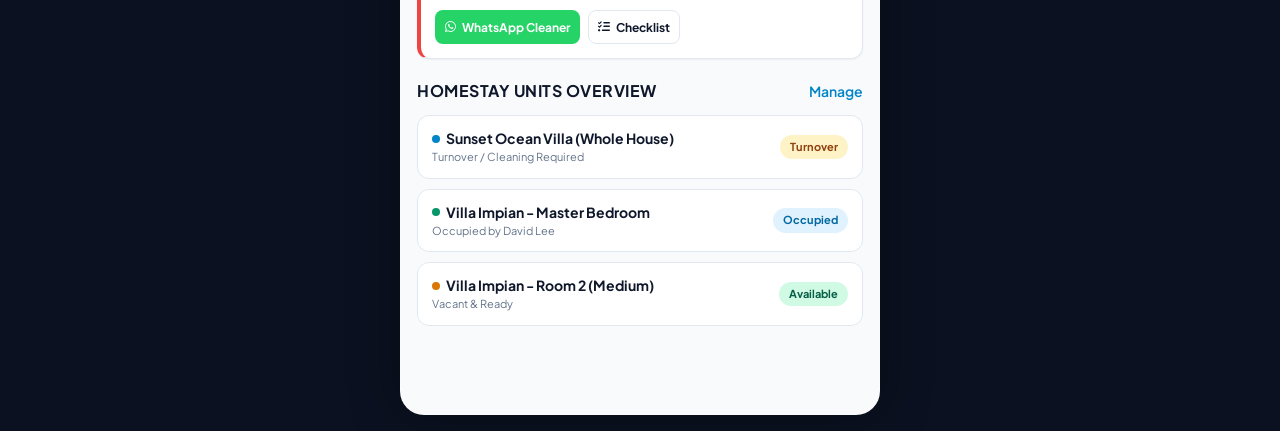
==== commit a2162eb5: "Add files via upload Version v2.8.5" ====
--- a/index.html
+++ b/index.html
@@ -14,7 +14,7 @@
   <meta http-equiv="Expires" content="0">
   
   <link rel="manifest" href="manifest.json">
-  <link rel="stylesheet" href="styles.css?v=2.8.4">
+  <link rel="stylesheet" href="styles.css?v=2.8.5">
   <link rel="preconnect" href="https://fonts.googleapis.com">
   <link rel="preconnect" href="https://fonts.gstatic.com" crossorigin>
   <link href="https://fonts.googleapis.com/css2?family=Plus+Jakarta+Sans:wght@400;500;600;700;800&display=swap" rel="stylesheet">
@@ -677,7 +677,7 @@
               <h3 class="card-title"><i class="fa-solid fa-cloud-arrow-down" style="color:var(--primary);"></i> <span data-i18n="app_version_title">App Version & Updates</span></h3>
               <p class="card-subtitle" data-i18n="app_version_sub">Update to the latest version anytime without losing your homestay or booking data.</p>
             </div>
-            <span id="appCurrentVersionBadge" style="background:var(--bg-surface-subtle); border:1px solid var(--border-color); font-size:11px; font-weight:800; padding:3px 8px; border-radius:999px; color:var(--text-main);">v2.8.4</span>
+            <span id="appCurrentVersionBadge" style="background:var(--bg-surface-subtle); border:1px solid var(--border-color); font-size:11px; font-weight:800; padding:3px 8px; border-radius:999px; color:var(--text-main);">v2.8.5</span>
           </div>
 
           <div style="background:var(--bg-surface-subtle); padding:10px 12px; border-radius:var(--radius-sm); border-left:3px solid var(--success); margin-bottom:12px;">
@@ -862,14 +862,19 @@
               <div style="font-size:12px; font-weight:800; color:var(--text-main); display:flex; align-items:center; gap:6px;">
                 <i class="fa-solid fa-id-card" style="color:var(--primary);"></i> <span data-i18n="tenant_particulars_title">Tenant & Guest Particulars / Butiran Tetamu</span>
               </div>
-              <!-- Tenant Category Switcher: Individual vs Company -->
-              <div class="segmented-control" id="tenantTypeSegmented" style="font-size:11px; max-width:210px; margin:0;">
-                <button type="button" class="segment-btn active" data-tenant-type="individual">
-                  <i class="fa-solid fa-user"></i> <span data-i18n="tenant_individual">Individual</span>
+              <div style="display:flex; align-items:center; gap:8px; flex-wrap:wrap;">
+                <button type="button" class="btn btn-whatsapp btn-xs" id="btnBookingModalImportChat" style="padding:4px 9px; font-size:11px; font-weight:700; border-radius:6px; display:inline-flex; align-items:center; gap:5px;">
+                  <i class="fa-brands fa-whatsapp"></i> <span data-i18n="btn_import_tenant_chat">Import Tenant Chat</span>
                 </button>
-                <button type="button" class="segment-btn" data-tenant-type="company">
-                  <i class="fa-solid fa-building"></i> <span data-i18n="tenant_company">Company</span>
-                </button>
+                <!-- Tenant Category Switcher: Individual vs Company -->
+                <div class="segmented-control" id="tenantTypeSegmented" style="font-size:11px; max-width:210px; margin:0;">
+                  <button type="button" class="segment-btn active" data-tenant-type="individual">
+                    <i class="fa-solid fa-user"></i> <span data-i18n="tenant_individual">Individual</span>
+                  </button>
+                  <button type="button" class="segment-btn" data-tenant-type="company">
+                    <i class="fa-solid fa-building"></i> <span data-i18n="tenant_company">Company</span>
+                  </button>
+                </div>
               </div>
               <input type="hidden" id="bookingTenantType" value="individual">
             </div>
@@ -2296,7 +2301,7 @@
             </div>
             <div style="text-align:right;">
               <div style="font-size:11px; color:var(--text-muted); font-weight:700; text-transform:uppercase;">App Version</div>
-              <div style="font-size:13px; font-weight:800; color:var(--text-main);" id="proModalVersionText">v2.8.4</div>
+              <div style="font-size:13px; font-weight:800; color:var(--text-main);" id="proModalVersionText">v2.8.5</div>
             </div>
           </div>
 
@@ -3953,6 +3958,6 @@
       document.head.appendChild(s);
     }
   </script>
-  <script src="app.js?v=2.8.4"></script>
+  <script src="app.js?v=2.8.5"></script>
 </body>
 </html>
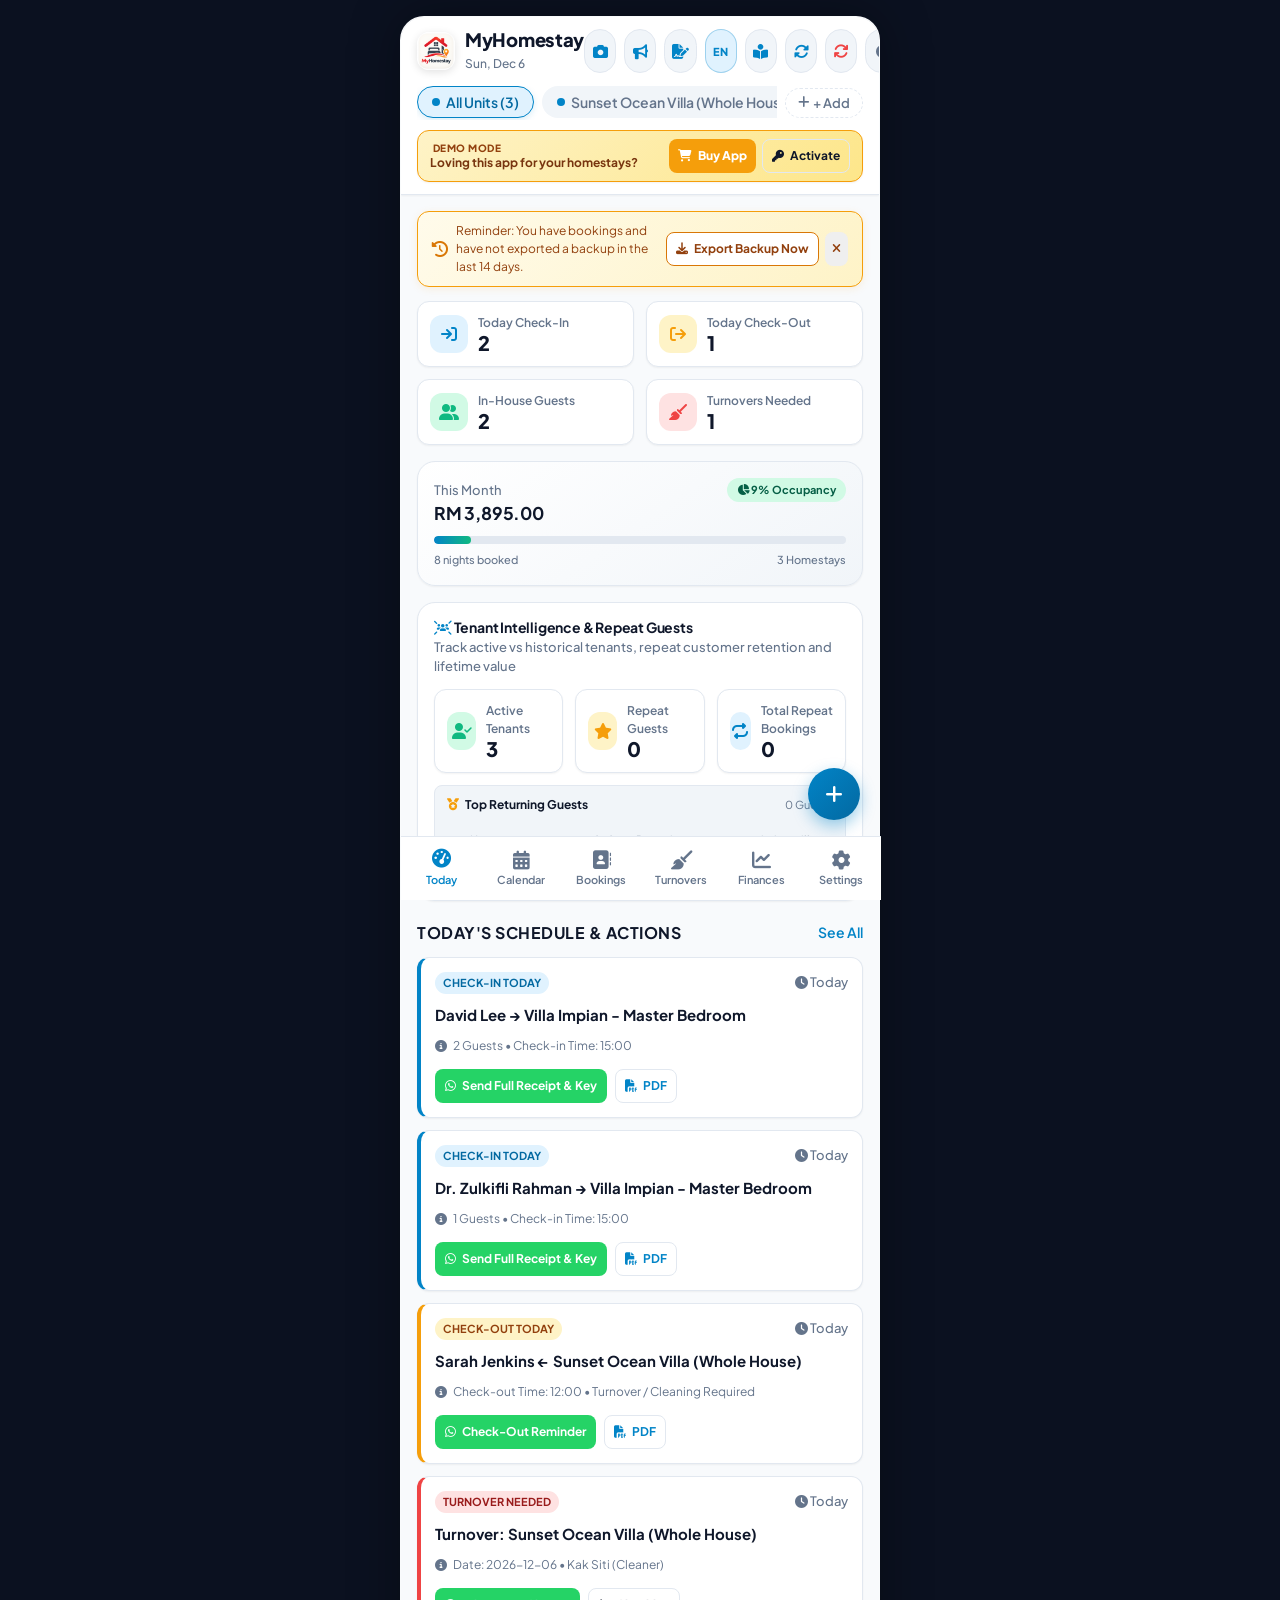
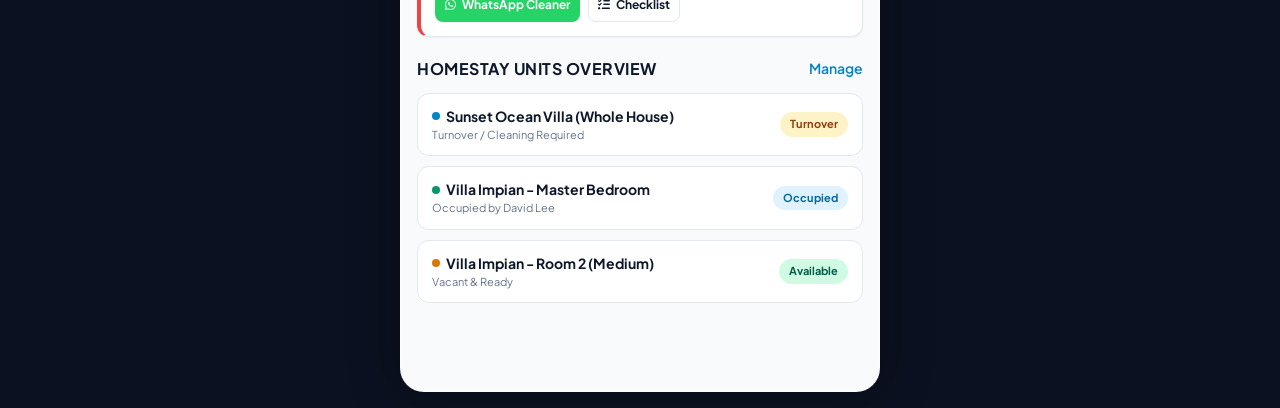
==== commit e9c5b755: "Add files via upload Version v2.8.5" ====
--- a/index.html
+++ b/index.html
@@ -6,13 +6,16 @@
   <meta name="theme-color" content="#0284c7">
   <meta name="apple-mobile-web-app-capable" content="yes">
   <meta name="apple-mobile-web-app-status-bar-style" content="black-translucent">
-  <meta name="apple-mobile-web-app-title" content="StayManager">
-  <title>Homestay Manager - Smart Property & Booking Hub</title>
+  <meta name="apple-mobile-web-app-title" content="MyHomestay">
+  <title>MyHomestay - Smart Property & Booking Hub</title>
   
   <meta http-equiv="Cache-Control" content="no-cache, no-store, must-revalidate">
   <meta http-equiv="Pragma" content="no-cache">
   <meta http-equiv="Expires" content="0">
   
+  <link rel="icon" type="image/png" sizes="32x32" href="favicon-32x32.png">
+  <link rel="icon" type="image/png" sizes="64x64" href="favicon.png">
+  <link rel="apple-touch-icon" sizes="180x180" href="apple-touch-icon.png">
   <link rel="manifest" href="manifest.json">
   <link rel="stylesheet" href="styles.css?v=2.8.5">
   <link rel="preconnect" href="https://fonts.googleapis.com">
@@ -51,10 +54,11 @@
       <div class="header-top">
         <div class="brand">
           <div class="brand-icon">
-            <i class="fa-solid fa-house-chimney"></i>
+            <img src="logo.png" alt="MyHomestay" class="brand-logo-img" id="appHeaderLogoImg" onerror="this.style.display='none'; if(this.nextElementSibling) this.nextElementSibling.style.display='flex';">
+            <i class="fa-solid fa-house-chimney" style="display:none;"></i>
           </div>
           <div class="brand-text">
-            <h1 class="brand-title" id="appBusinessName">StayManager</h1>
+            <h1 class="brand-title" id="appBusinessName">MyHomestay</h1>
             <span class="brand-subtitle" id="currentDateStr">Today</span>
           </div>
         </div>
@@ -516,6 +520,15 @@
         <!-- General App Settings -->
         <div class="card">
           <h3 class="card-title mb-3" data-i18n="app_pref_title">App Preferences & Seller Info</h3>
+          <div style="display:flex; align-items:center; gap:12px; margin-bottom:14px; padding:10px 12px; background:var(--bg-surface-subtle); border:1px solid var(--border-color); border-radius:var(--radius-md);">
+            <div style="width:52px; height:52px; border-radius:10px; overflow:hidden; box-shadow:0 2px 6px rgba(0,0,0,0.12); flex-shrink:0;">
+              <img src="logo.png" alt="MyHomestay Logo" style="width:100%; height:100%; object-fit:cover; display:block;">
+            </div>
+            <div>
+              <div style="font-size:13.5px; font-weight:800; color:var(--text-main);">MyHomestay Official Brand & Icon</div>
+              <div style="font-size:11px; color:var(--text-muted);">Logo rasmi perniagaan & ikon aplikasi dipasang untuk PWA, dokumen PDF & laman web.</div>
+            </div>
+          </div>
           <div class="form-group">
             <label class="form-label" data-i18n="business_name_label">Business / Brand Name</label>
             <input type="text" id="settingBusinessNameInput" class="form-control" placeholder="e.g. Cozy Stay Management">
@@ -3103,18 +3116,12 @@
             <div style="display:flex; justify-content:space-between; align-items:flex-start; padding-bottom:16px; border-bottom:2px solid #ea580c; gap:16px;">
               <!-- Left: Logo & Company Particulars -->
               <div style="display:flex; gap:14px; align-items:flex-start;">
-                <!-- 3D Geometric Logo matching sample -->
-                <div style="width:52px; height:52px; flex-shrink:0;">
-                  <svg width="52" height="52" viewBox="0 0 100 100" fill="none" xmlns="http://www.w3.org/2000/svg">
-                    <polygon points="50,10 88,32 50,54 12,32" fill="#ea580c"/>
-                    <polygon points="12,32 50,54 50,92 12,70" fill="#0f172a"/>
-                    <polygon points="88,32 50,54 50,92 88,70" fill="#334155"/>
-                    <text x="31" y="66" fill="#ffffff" font-family="'Plus Jakarta Sans', sans-serif" font-weight="900" font-size="20" text-anchor="middle">H</text>
-                    <text x="69" y="66" fill="#ffffff" font-family="'Plus Jakarta Sans', sans-serif" font-weight="900" font-size="20" text-anchor="middle">M</text>
-                  </svg>
+                <!-- MyHomestay Official Logo -->
+                <div style="width:52px; height:52px; flex-shrink:0; border-radius:10px; overflow:hidden; box-shadow:0 2px 6px rgba(0,0,0,0.12);">
+                  <img src="logo.png" alt="MyHomestay Logo" style="width:100%; height:100%; object-fit:cover; display:block;">
                 </div>
                 <div>
-                  <h2 id="pdfHostBizName" style="font-size:22px; font-weight:900; color:#ea580c; margin:0; line-height:1.2; letter-spacing:-0.3px;">MY HOMESTAY</h2>
+                  <h2 id="pdfHostBizName" style="font-size:22px; font-weight:900; color:#ea580c; margin:0; line-height:1.2; letter-spacing:-0.3px;">MYHOMESTAY</h2>
                   <div id="pdfHostAddress" style="font-size:11px; color:#475569; margin:2px 0 4px 0; max-width:320px; line-height:1.4;">Premis Homestay & Perkhidmatan Penginapan</div>
                   <div style="font-size:11px; color:#334155; line-height:1.5;">
                     <div id="pdfHostPhoneRow" style="display:none;"><strong style="color:#0f172a;">Phone:</strong> <span id="pdfHostPhone">-</span></div>
--- a/styles.css
+++ b/styles.css
@@ -171,13 +171,23 @@
   width: 38px;
   height: 38px;
   border-radius: var(--radius-md);
-  background: linear-gradient(135deg, var(--primary), #0284c7);
+  background: transparent;
   color: #ffffff;
   display: flex;
   align-items: center;
   justify-content: center;
   font-size: 18px;
-  box-shadow: 0 4px 10px rgba(2, 132, 199, 0.3);
+  box-shadow: 0 2px 8px rgba(0, 0, 0, 0.12);
+  overflow: hidden;
+}
+
+.brand-icon img,
+.brand-logo-img {
+  width: 100%;
+  height: 100%;
+  object-fit: cover;
+  border-radius: inherit;
+  display: block;
 }
 
 .brand-title {
